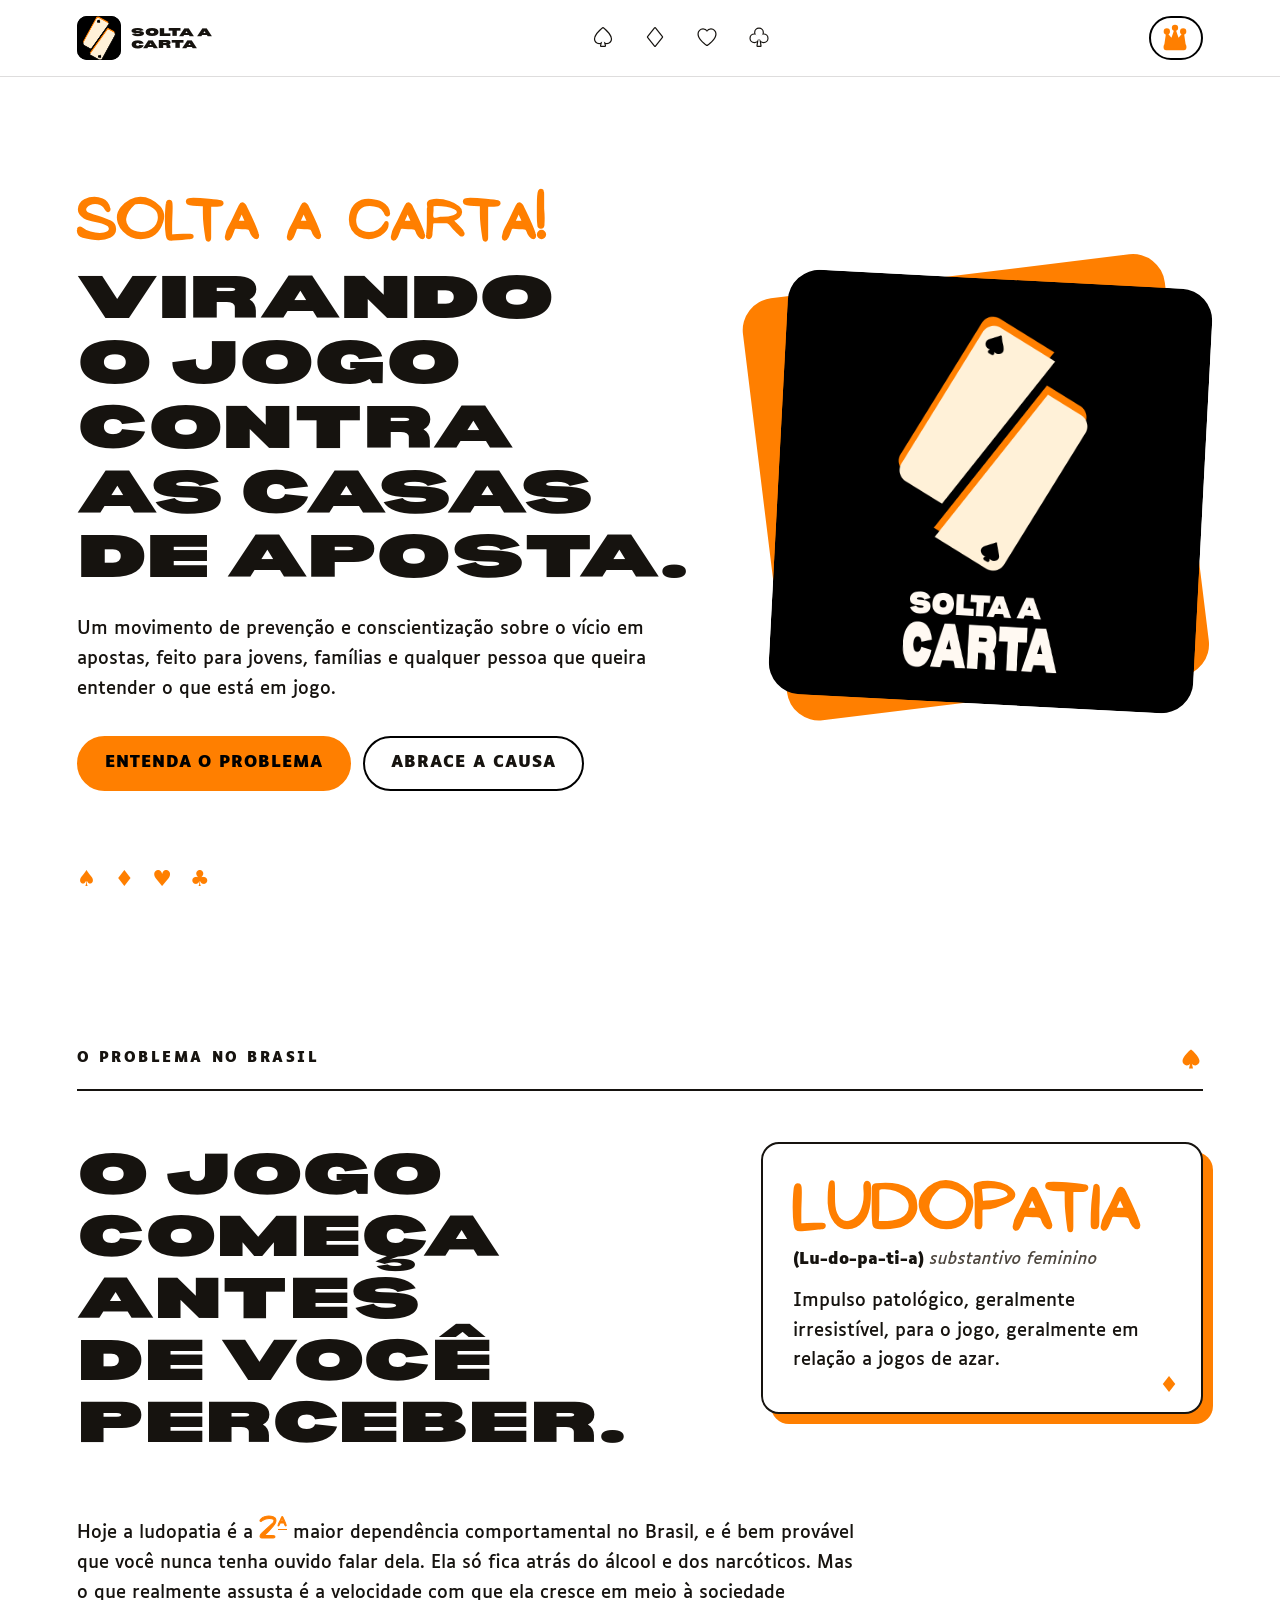
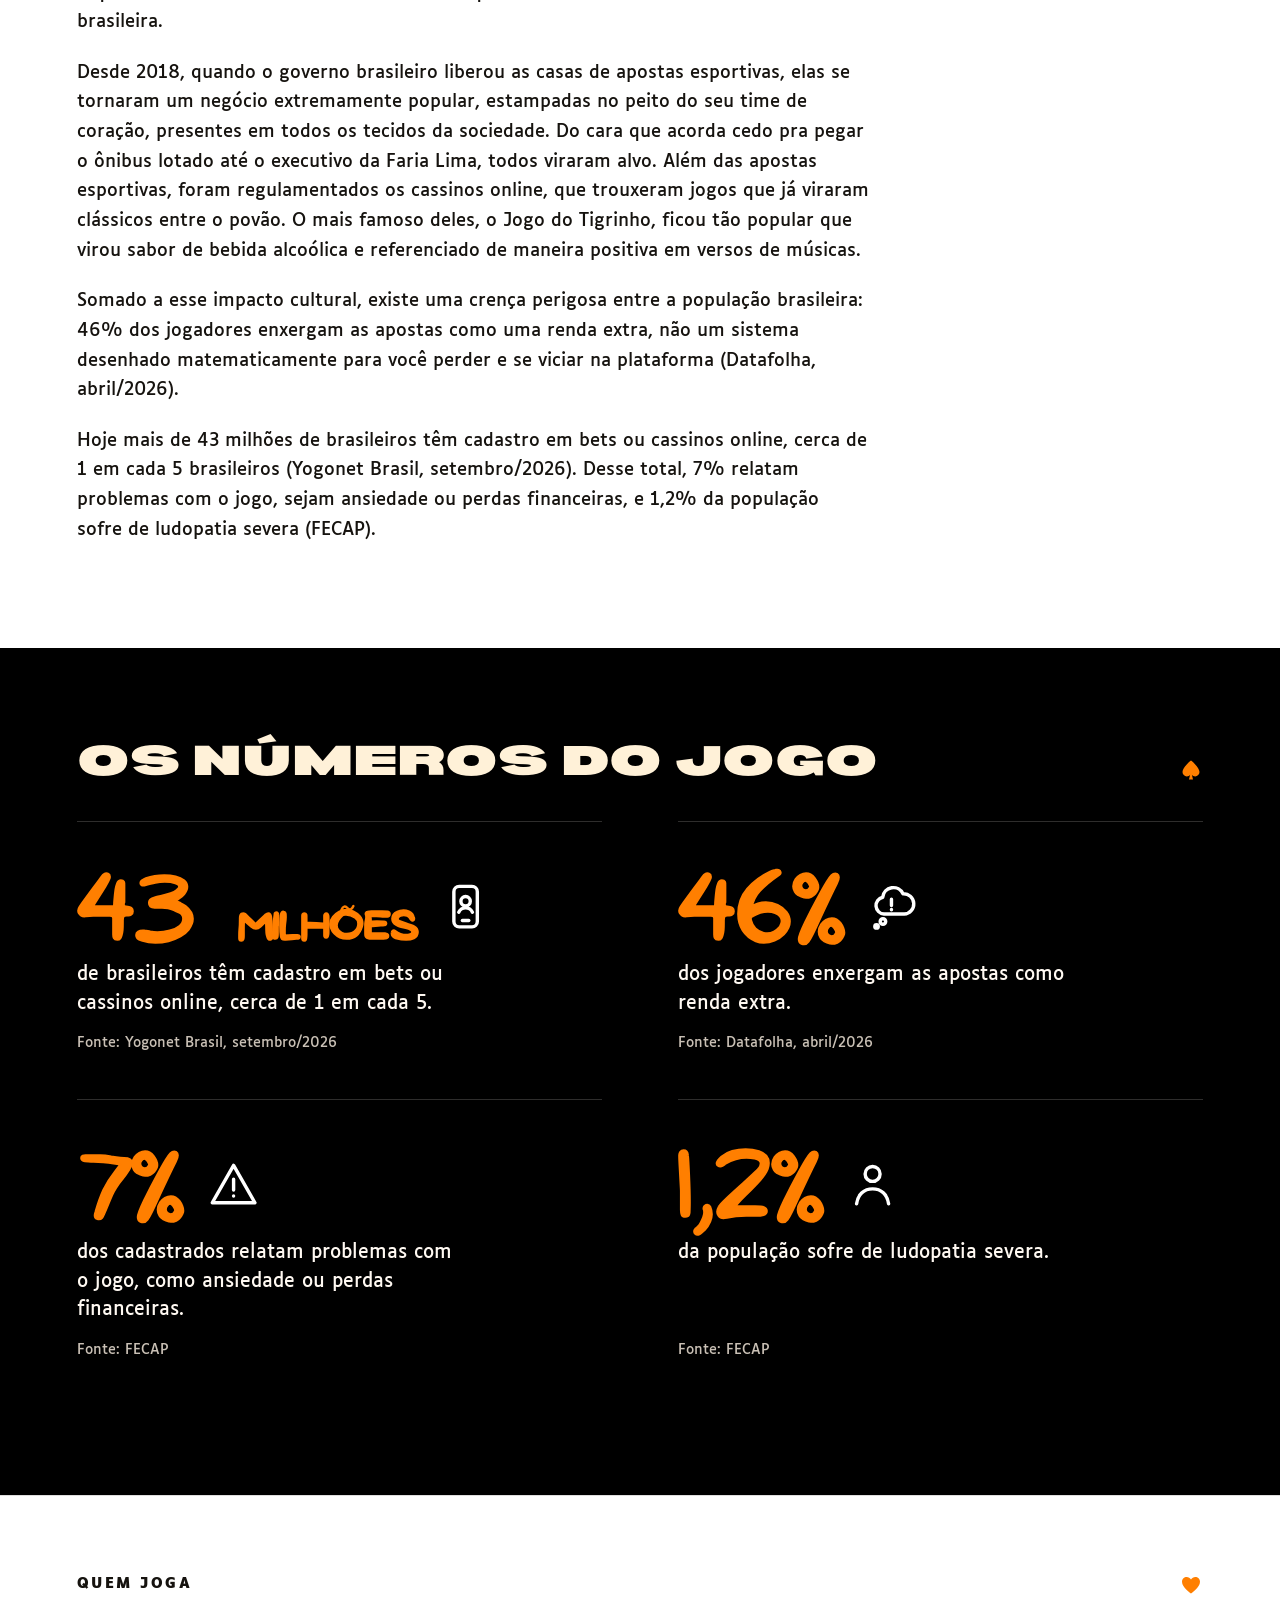
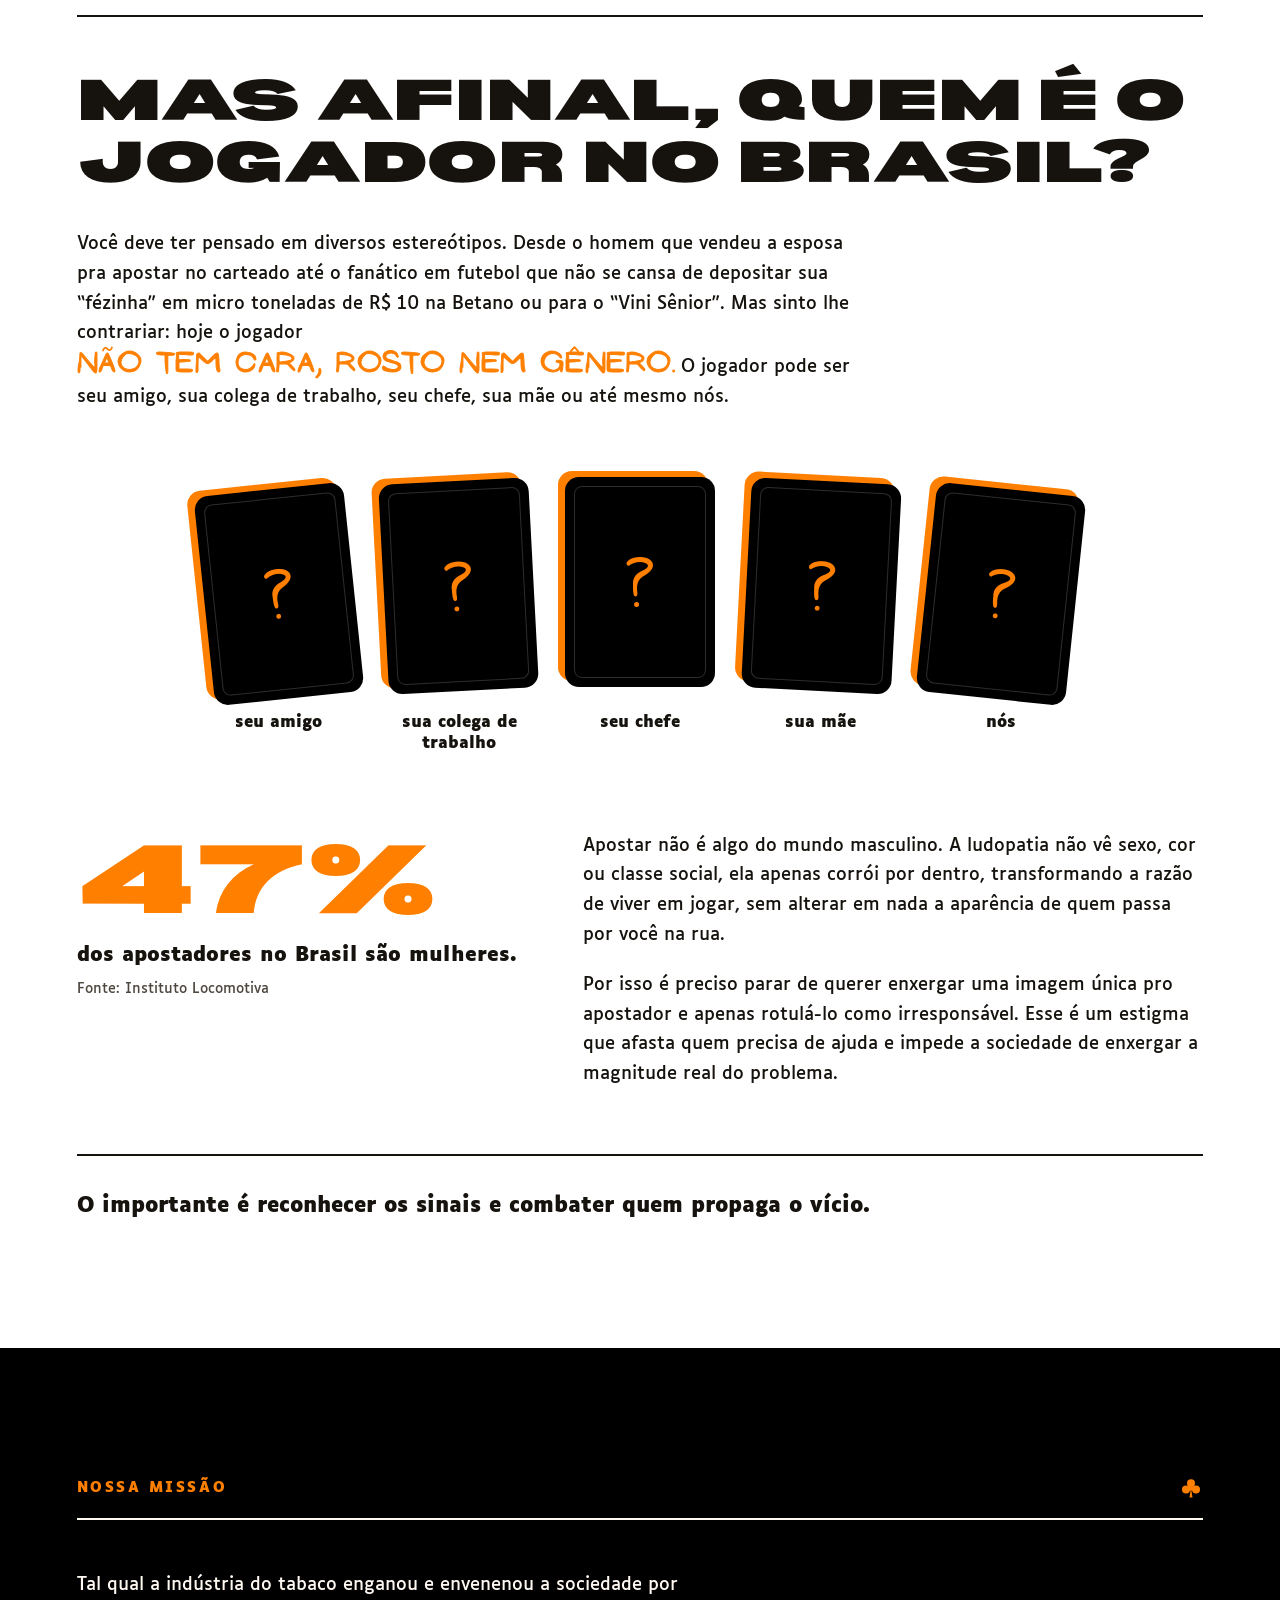
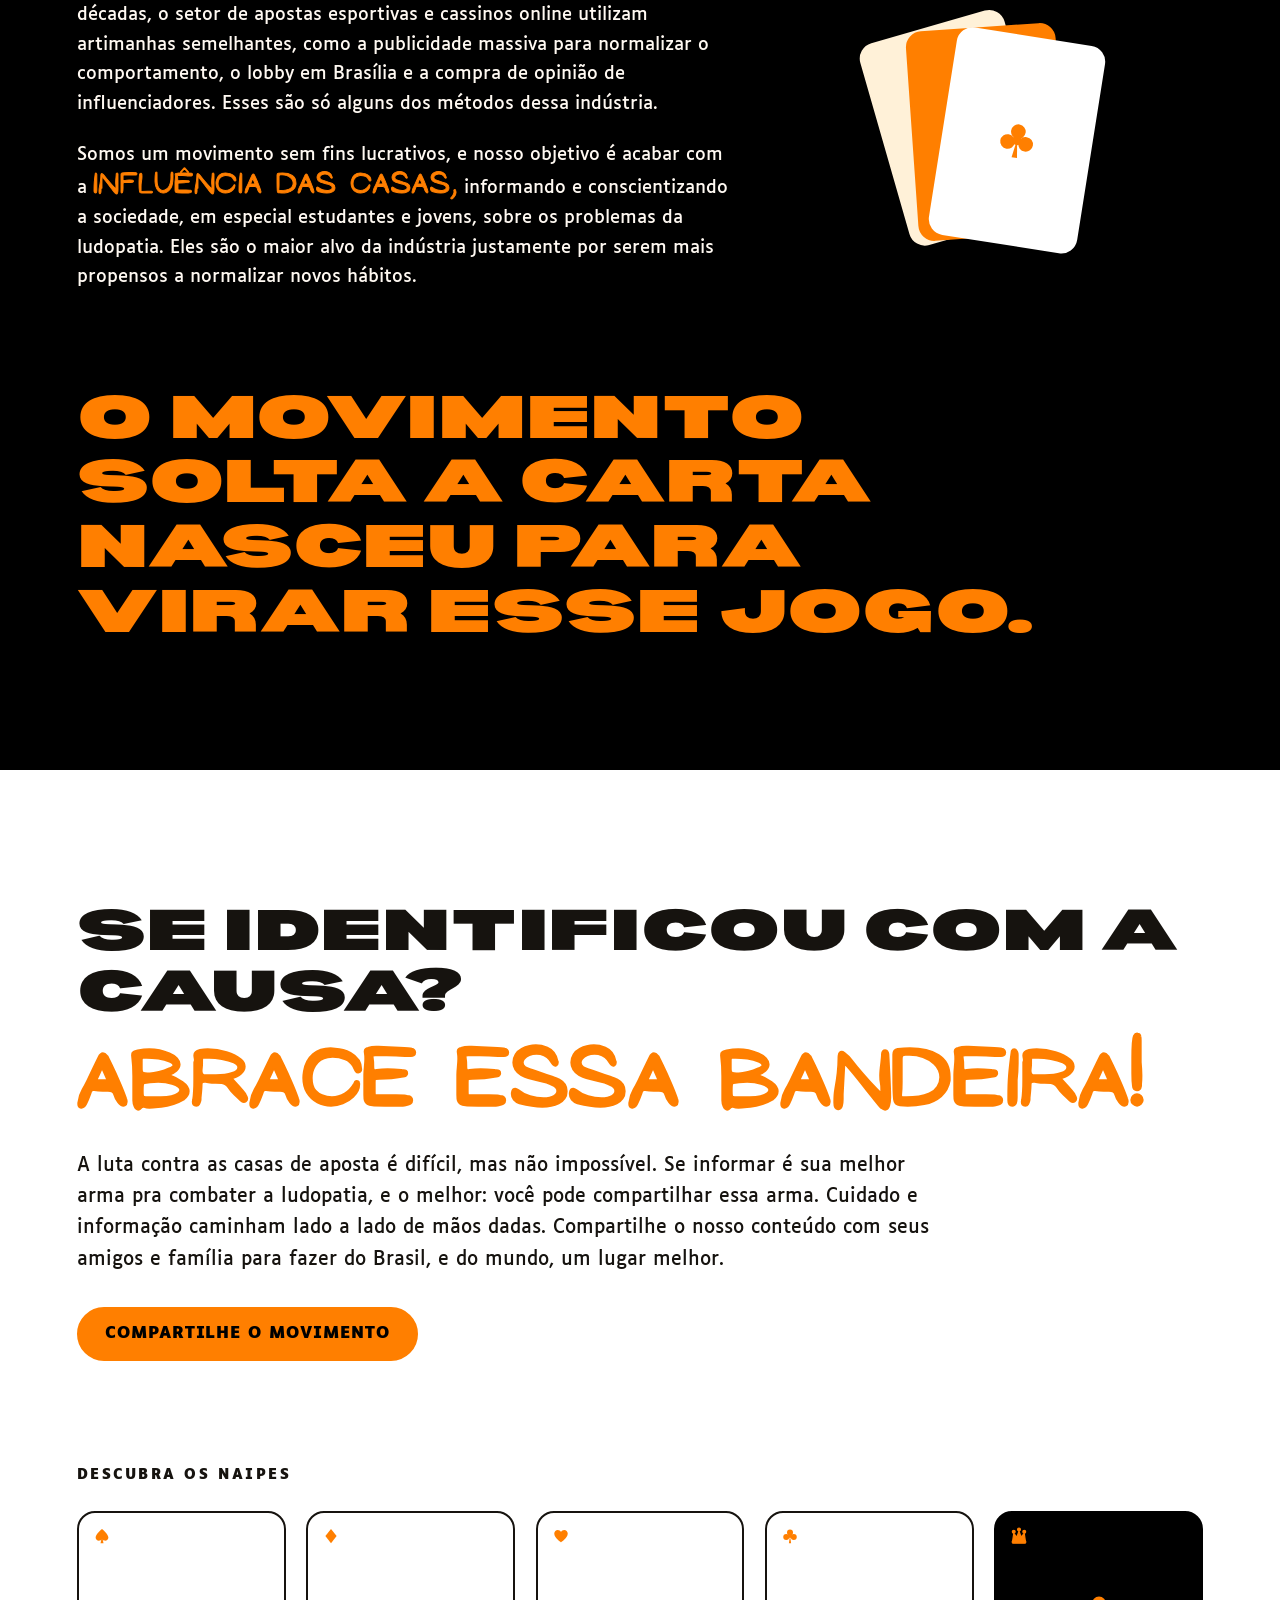
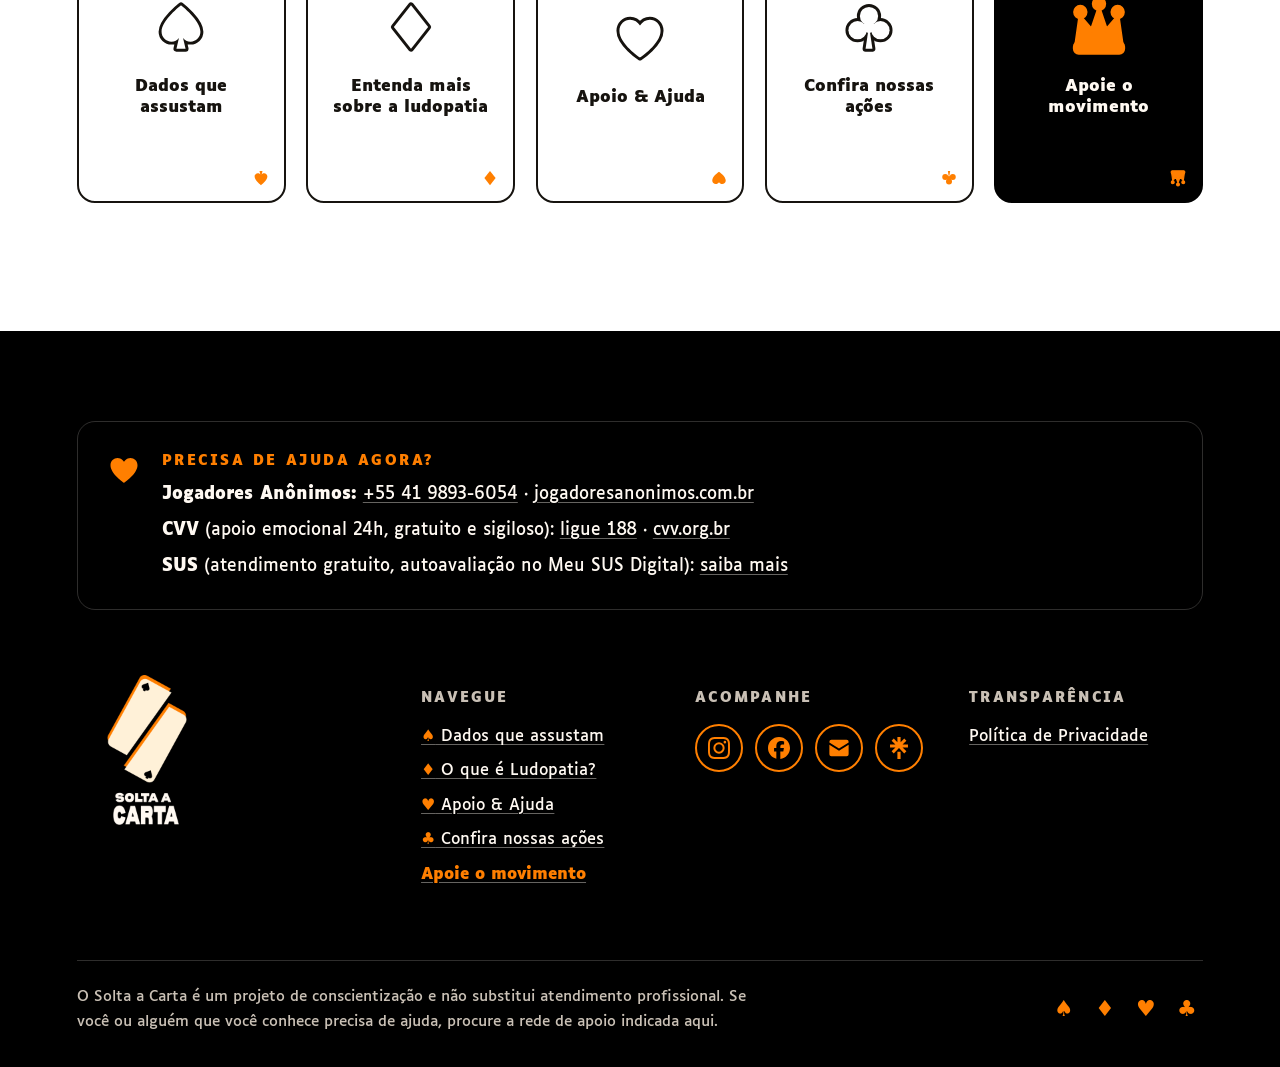
==== index.html @ 8c17d31a "primeira versão do site" ====
<!DOCTYPE html>
<html lang="pt-BR">
<head>
  <meta charset="utf-8">
  <meta name="viewport" content="width=device-width, initial-scale=1">
  <title>Solta a Carta — Virando o jogo contra as casas de aposta</title>
  <meta name="description" content="Solta a Carta é um movimento sem fins lucrativos de prevenção e conscientização sobre ludopatia, o vício em apostas e jogos de azar.">
  <meta name="theme-color" content="#000000">
  <meta property="og:title" content="Solta a Carta">
  <meta property="og:description" content="Virando o jogo contra as casas de aposta.">
  <meta property="og:image" content="assets/img/logo-completo.png">
  <link rel="icon" href="assets/img/logo-cartas.png">

  <link rel="preload" href="assets/fonts/bernoru-blackultraexpanded.otf" as="font" type="font/otf" crossorigin>
  <link rel="preload" href="assets/fonts/nf-ananias-regular.ttf" as="font" type="font/ttf" crossorigin>
  <link rel="preload" href="assets/fonts/Luciole-Regular.woff2" as="font" type="font/woff2" crossorigin>
  <link rel="stylesheet" href="assets/css/style.css">
</head>
<body>

<!-- ============================================================
     Sprite SVG: naipes, coringa e ícones dos dados (usados via <use href>)
     ============================================================ -->
<svg class="sprite" aria-hidden="true" focusable="false">
  <defs>
    <path id="g-spade" d="M12 2.5s-8.5 6.6-8.5 11.6c0 2.5 2 4.3 4.3 4.3 1.4 0 2.6-.6 3.3-1.6L10 21.5h4l-1.1-4.7c.7 1 1.9 1.6 3.3 1.6 2.3 0 4.3-1.8 4.3-4.3C20.5 9.1 12 2.5 12 2.5z"/>
    <path id="g-diamond" d="M12 2.5 19.5 12 12 21.5 4.5 12z"/>
    <path id="g-heart" d="M12 20.5S3 14.6 3 8.8C3 6 5.2 4 7.7 4c1.8 0 3.3 1 4.3 2.5C13 5 14.5 4 16.3 4 18.8 4 21 6 21 8.8c0 5.8-9 11.7-9 11.7z"/>
    <g id="g-club">
      <circle cx="12" cy="7.2" r="4"/>
      <circle cx="7" cy="13.4" r="4"/>
      <circle cx="17" cy="13.4" r="4"/>
      <circle cx="12" cy="12" r="2.6"/>
      <path d="M12 11.5 13.5 21.5h-3z"/>
    </g>
    <!-- Coringa: só o chapéu com guizos, geométrico e sólido -->
    <g id="g-joker" stroke-linejoin="round" stroke-width="1.6">
      <path d="M3.6 18.2 5 8.4l4.3 5L12 5.4l2.7 8 4.3-5 1.4 9.8z"/>
      <rect x="3" y="18" width="18" height="3.6" rx="1.4"/>
      <circle cx="5" cy="6.4" r="1.9"/>
      <circle cx="12" cy="3.3" r="1.9"/>
      <circle cx="19" cy="6.4" r="1.9"/>
    </g>
    <!-- Ícones dos dados (traço) -->
    <g id="i-phone"><rect x="6.5" y="2.5" width="11" height="19" rx="2.5"/><path d="M10.5 18.5h3"/><circle cx="12" cy="9.5" r="2.2"/><path d="M8.8 14.6c.7-1.4 1.8-2 3.2-2s2.5.6 3.2 2"/></g>
    <g id="i-thought"><path d="M7.5 15.5a4 4 0 0 1-.6-7.9A5 5 0 0 1 16.4 6a4.5 4.5 0 0 1 .6 9.5z"/><circle cx="7" cy="19" r="1.3"/><circle cx="4" cy="21.3" r=".8"/><path d="M11 8.5v3M11 13.4v.1"/></g>
    <g id="i-alert"><path d="M12 3 22 20.5H2z"/><path d="M12 9.5v5M12 17.3v.1"/></g>
    <g id="i-person"><circle cx="12" cy="7" r="3.5"/><path d="M4.5 21c.6-4.4 3.5-7 7.5-7s6.9 2.6 7.5 7"/></g>
  </defs>
</svg>

<a class="skip-link" href="#conteudo">Pular para o conteúdo</a>

<!-- ============================================================
     CABEÇALHO
     ============================================================ -->
<header class="site-header" id="topo">
  <div class="header-inner">
    <a class="brand" href="index.html" aria-label="Solta a Carta — página inicial">
      <span class="brand-mark"><img src="assets/img/logo-cartas.png" alt="" width="1080" height="1080"></span>
      <span class="brand-word" aria-hidden="true">Solta a<br>Carta</span>
    </a>

    <nav class="suit-nav" aria-label="Seções do site">
      <ul class="suit-list">
        <li>
          <a class="suit-link" href="dados-que-assustam.html" data-label="Dados que assustam">
            <svg class="suit-icon" viewBox="-2 -2 28 28" aria-hidden="true"><use href="#g-spade" class="s-out"/><use href="#g-spade" class="s-in"/></svg>
            <span class="suit-label"><span>Dados que assustam</span></span>
          </a>
        </li>
        <li>
          <a class="suit-link" href="o-que-e-ludopatia.html" data-label="O que é Ludopatia?">
            <svg class="suit-icon" viewBox="-2 -2 28 28" aria-hidden="true"><use href="#g-diamond" class="s-out"/><use href="#g-diamond" class="s-in"/></svg>
            <span class="suit-label"><span>O que é Ludopatia?</span></span>
          </a>
        </li>
        <li>
          <a class="suit-link" href="apoio-e-ajuda.html" data-label="Apoio &amp; Ajuda">
            <svg class="suit-icon" viewBox="-2 -2 28 28" aria-hidden="true"><use href="#g-heart" class="s-out"/><use href="#g-heart" class="s-in"/></svg>
            <span class="suit-label"><span>Apoio &amp; Ajuda</span></span>
          </a>
        </li>
        <li>
          <a class="suit-link" href="trevos.html" data-label="Confira nossas ações">
            <svg class="suit-icon" viewBox="-2 -2 28 28" aria-hidden="true"><use href="#g-club" class="s-out"/><use href="#g-club" class="s-in"/></svg>
            <span class="suit-label"><span>Confira nossas ações</span></span>
          </a>
        </li>
      </ul>
    </nav>

    <!-- Coringa: categoria de AÇÃO. Rótulo final ainda em aberto
         ("Apoie o movimento" x "Portal de Transparência"). -->
    <a class="suit-link joker-link" href="trevos.html#reis-e-rainhas" data-label="Apoie o movimento">
      <svg class="suit-icon joker-icon" viewBox="0 0 24 24" aria-hidden="true"><use href="#g-joker"/></svg>
      <span class="suit-label"><span>Apoie o movimento</span></span>
    </a>
  </div>

  <!-- Mobile: 1º toque mostra o rótulo aqui, 2º toque navega -->
  <div class="nav-hint" id="nav-hint" aria-live="polite" hidden>
    <a class="nav-hint-link" href="#"><span class="nav-hint-label"></span><span class="nav-hint-cta">toque de novo para abrir →</span></a>
  </div>
</header>

<main id="conteudo">

  <!-- ==========================================================
       HERO
       ========================================================== -->
  <section class="hero wrap" aria-labelledby="hero-title">
    <div class="hero-copy">
      <p class="kicker hand">Solta a Carta!</p>
      <h1 class="hero-title display" id="hero-title">Virando<br> o&nbsp;jogo<br> contra<br> as&nbsp;casas<br> de&nbsp;aposta.</h1>
      <p class="hero-sub">Um movimento de prevenção e conscientização sobre o vício em apostas, feito para jovens, famílias e qualquer pessoa que queira entender o que está em jogo.</p>
      <div class="actions">
        <a class="btn btn-primary" href="#problema">Entenda o problema</a>
        <a class="btn btn-ghost" href="#apoie">Abrace a causa</a>
      </div>
    </div>

    <div class="hero-card" aria-hidden="true">
      <div class="hero-card-edge"></div>
      <div class="hero-card-face">
        <video class="hero-video" muted playsinline preload="metadata" poster="assets/img/logo-completo.png">
          <source src="assets/video/MOT_SOLTA_A_CARTA.mp4" type="video/mp4">
        </video>
      </div>
    </div>

    <ul class="hero-suits" aria-hidden="true">
      <li>♠</li><li>♦</li><li>♥</li><li>♣</li>
    </ul>
  </section>

  <!-- ==========================================================
       BLOCO 1 — O problema da ludopatia no Brasil   (♠ dados)
       ========================================================== -->
  <section class="block" id="problema" aria-labelledby="b1-title">
    <div class="wrap">
      <header class="block-head">
        <p class="tag">O problema no Brasil</p>
        <svg class="tag-suit" viewBox="0 0 24 24" aria-hidden="true"><use href="#g-spade"/></svg>
      </header>

      <div class="b1-grid">
        <h2 class="display block-title" id="b1-title">O jogo começa antes de&nbsp;você perceber.</h2>

        <aside class="definition" aria-label="Definição de ludopatia">
          <p class="def-word hand">Ludopatia</p>
          <p class="def-meta"><strong>(Lu-do-pa-ti-a)</strong> <em>substantivo feminino</em></p>
          <p class="def-text">Impulso patológico, geralmente irresistível, para o jogo, geralmente em relação a jogos de azar.</p>
          <svg class="def-suit" viewBox="0 0 24 24" aria-hidden="true"><use href="#g-diamond"/></svg>
        </aside>
      </div>

      <div class="prose">
        <p>Hoje a ludopatia é a <span class="hand hand-inline">2ª</span> maior dependência comportamental no Brasil, e é bem provável que você nunca tenha ouvido falar dela. Ela só fica atrás do álcool e dos narcóticos. Mas o que realmente assusta é a velocidade com que ela cresce em meio à sociedade brasileira.</p>

        <p>Desde 2018, quando o governo brasileiro liberou as casas de apostas esportivas, elas se tornaram um negócio extremamente popular, estampadas no peito do seu time de coração, presentes em todos os tecidos da sociedade. Do cara que acorda cedo pra pegar o ônibus lotado até o executivo da Faria Lima, todos viraram alvo. Além das apostas esportivas, foram regulamentados os cassinos online, que trouxeram jogos que já viraram clássicos entre o povão. O mais famoso deles, o Jogo do Tigrinho, ficou tão popular que virou sabor de bebida alcoólica e referenciado de maneira positiva em versos de músicas.</p>

        <p>Somado a esse impacto cultural, existe uma crença perigosa entre a população brasileira: 46% dos jogadores enxergam as apostas como uma renda extra, não um sistema desenhado matematicamente para você perder e se viciar na plataforma (Datafolha, abril/2026).</p>

        <p>Hoje mais de 43 milhões de brasileiros têm cadastro em bets ou cassinos online, cerca de 1 em cada 5 brasileiros (Yogonet Brasil, setembro/2026). Desse total, 7% relatam problemas com o jogo, sejam ansiedade ou perdas financeiras, e 1,2% da população sofre de ludopatia severa (FECAP).</p>
      </div>
    </div>

    <!-- Faixa de dados em destaque (preto pontual) -->
    <div class="data-band">
      <div class="wrap">
        <header class="band-head">
          <h3 class="display band-title">Os números do jogo</h3>
          <svg class="tag-suit" viewBox="0 0 24 24" aria-hidden="true"><use href="#g-spade"/></svg>
        </header>
        <ul class="figures">
          <li class="figure">
            <div class="fig-top">
              <p class="fig-num hand">43 <span class="fig-unit">milhões</span></p>
              <svg class="fig-icon" viewBox="0 0 24 24" aria-hidden="true"><use href="#i-phone"/></svg>
            </div>
            <p class="fig-text">de brasileiros têm cadastro em bets ou cassinos online, cerca de 1 em cada 5.</p>
            <p class="fig-src">Fonte: Yogonet Brasil, setembro/2026</p>
          </li>
          <li class="figure">
            <div class="fig-top">
              <p class="fig-num hand">46%</p>
              <svg class="fig-icon" viewBox="0 0 24 24" aria-hidden="true"><use href="#i-thought"/></svg>
            </div>
            <p class="fig-text">dos jogadores enxergam as apostas como renda extra.</p>
            <p class="fig-src">Fonte: Datafolha, abril/2026</p>
          </li>
          <li class="figure">
            <div class="fig-top">
              <p class="fig-num hand">7%</p>
              <svg class="fig-icon" viewBox="0 0 24 24" aria-hidden="true"><use href="#i-alert"/></svg>
            </div>
            <p class="fig-text">dos cadastrados relatam problemas com o jogo, como ansiedade ou perdas financeiras.</p>
            <p class="fig-src">Fonte: FECAP</p>
          </li>
          <li class="figure">
            <div class="fig-top">
              <p class="fig-num hand">1,2%</p>
              <svg class="fig-icon" viewBox="0 0 24 24" aria-hidden="true"><use href="#i-person"/></svg>
            </div>
            <p class="fig-text">da população sofre de ludopatia severa.</p>
            <p class="fig-src">Fonte: FECAP</p>
          </li>
        </ul>
      </div>
    </div>
  </section>

  <!-- ==========================================================
       BLOCO 2 — Quem é o jogador no Brasil?   (♥ pessoas)
       ========================================================== -->
  <section class="block" id="quem-joga" aria-labelledby="b2-title">
    <div class="wrap">
      <header class="block-head">
        <p class="tag">Quem joga</p>
        <svg class="tag-suit" viewBox="0 0 24 24" aria-hidden="true"><use href="#g-heart"/></svg>
      </header>

      <h2 class="display block-title" id="b2-title">Mas afinal, quem é o jogador no Brasil?</h2>

      <div class="prose">
        <p>Você deve ter pensado em diversos estereótipos. Desde o homem que vendeu a esposa pra apostar no carteado até o fanático em futebol que não se cansa de depositar sua “fézinha” em micro toneladas de R$ 10 na Betano ou para o “Vini Sênior”. Mas sinto lhe contrariar: hoje o jogador <span class="hand hand-inline">não tem cara, rosto nem gênero.</span> O jogador pode ser seu amigo, sua colega de trabalho, seu chefe, sua mãe ou até mesmo nós.</p>
      </div>

      <ul class="faceless" aria-label="O jogador pode ser">
        <li><span class="fcard" aria-hidden="true"><span class="fcard-q">?</span></span><span class="fcard-name">seu amigo</span></li>
        <li><span class="fcard" aria-hidden="true"><span class="fcard-q">?</span></span><span class="fcard-name">sua colega de trabalho</span></li>
        <li><span class="fcard" aria-hidden="true"><span class="fcard-q">?</span></span><span class="fcard-name">seu chefe</span></li>
        <li><span class="fcard" aria-hidden="true"><span class="fcard-q">?</span></span><span class="fcard-name">sua mãe</span></li>
        <li><span class="fcard" aria-hidden="true"><span class="fcard-q">?</span></span><span class="fcard-name">nós</span></li>
      </ul>

      <div class="b2-split">
        <figure class="big-stat">
          <p class="big-stat-num display">47%</p>
          <figcaption>
            <p class="big-stat-text">dos apostadores no Brasil são mulheres.</p>
            <p class="big-stat-src">Fonte: Instituto Locomotiva</p>
          </figcaption>
        </figure>

        <div class="prose">
          <p>Apostar não é algo do mundo masculino. A ludopatia não vê sexo, cor ou classe social, ela apenas corrói por dentro, transformando a razão de viver em jogar, sem alterar em nada a aparência de quem passa por você na rua.</p>
          <p>Por isso é preciso parar de querer enxergar uma imagem única pro apostador e apenas rotulá-lo como irresponsável. Esse é um estigma que afasta quem precisa de ajuda e impede a sociedade de enxergar a magnitude real do problema.</p>
        </div>
      </div>

      <p class="closing-line">O importante é reconhecer os sinais e combater quem propaga o vício.</p>
    </div>
  </section>

  <!-- ==========================================================
       BLOCO 3 — Nossa missão   (♣ movimento, fundo preto)
       ========================================================== -->
  <section class="block block-dark" id="missao" aria-labelledby="b3-title">
    <div class="wrap">
      <header class="block-head on-dark">
        <h2 class="tag" id="b3-title">Nossa missão</h2>
        <svg class="tag-suit" viewBox="0 0 24 24" aria-hidden="true"><use href="#g-club"/></svg>
      </header>

      <div class="b3-grid">
        <div class="prose on-dark">
          <p>Tal qual a indústria do tabaco enganou e envenenou a sociedade por décadas, o setor de apostas esportivas e cassinos online utilizam artimanhas semelhantes, como a publicidade massiva para normalizar o comportamento, o lobby em Brasília e a compra de opinião de influenciadores. Esses são só alguns dos métodos dessa indústria.</p>
          <p>Somos um movimento sem fins lucrativos, e nosso objetivo é acabar com a <span class="hand hand-inline">influência das casas,</span> informando e conscientizando a sociedade, em especial estudantes e jovens, sobre os problemas da ludopatia. Eles são o maior alvo da indústria justamente por serem mais propensos a normalizar novos hábitos.</p>
        </div>

        <div class="fan" aria-hidden="true">
          <span class="fan-card fan-1"></span>
          <span class="fan-card fan-2"></span>
          <span class="fan-card fan-3"><svg viewBox="0 0 24 24"><use href="#g-club"/></svg></span>
        </div>
      </div>

      <p class="mission-line display">O Movimento Solta a Carta nasceu para virar esse jogo.</p>
    </div>
  </section>

  <!-- ==========================================================
       BLOCO 4 — CTA final   (coringa)
       ========================================================== -->
  <section class="block" id="apoie" aria-labelledby="b4-title">
    <div class="wrap">
      <div class="cta-head">
        <h2 class="display block-title" id="b4-title">Se identificou com a causa?</h2>
        <p class="cta-hand hand">Abrace essa bandeira!</p>
      </div>

      <div class="prose cta-prose">
        <p>A luta contra as casas de aposta é difícil, mas não impossível. Se informar é sua melhor arma pra combater a ludopatia, e o melhor: você pode compartilhar essa arma. Cuidado e informação caminham lado a lado de mãos dadas. Compartilhe o nosso conteúdo com seus amigos e família para fazer do Brasil, e do mundo, um lugar melhor.</p>
      </div>

      <div class="actions">
        <button class="btn btn-primary" type="button" id="share-btn">Compartilhe o movimento</button>
        <p class="share-feedback" id="share-feedback" role="status"></p>
      </div>

      <h3 class="tag deck-title">Descubra os naipes</h3>
      <ul class="deck">
        <li>
          <a class="pcard" href="dados-que-assustam.html">
            <span class="pcard-corner"><svg viewBox="0 0 24 24" aria-hidden="true"><use href="#g-spade"/></svg></span>
            <svg class="pcard-suit" viewBox="-2 -2 28 28" aria-hidden="true"><use href="#g-spade" class="s-out"/><use href="#g-spade" class="s-in"/></svg>
            <span class="pcard-name">Dados que assustam</span>
            <span class="pcard-corner pcard-corner-b"><svg viewBox="0 0 24 24" aria-hidden="true"><use href="#g-spade"/></svg></span>
          </a>
        </li>
        <li>
          <a class="pcard" href="o-que-e-ludopatia.html">
            <span class="pcard-corner"><svg viewBox="0 0 24 24" aria-hidden="true"><use href="#g-diamond"/></svg></span>
            <svg class="pcard-suit" viewBox="-2 -2 28 28" aria-hidden="true"><use href="#g-diamond" class="s-out"/><use href="#g-diamond" class="s-in"/></svg>
            <span class="pcard-name">Entenda mais sobre a ludopatia</span>
            <span class="pcard-corner pcard-corner-b"><svg viewBox="0 0 24 24" aria-hidden="true"><use href="#g-diamond"/></svg></span>
          </a>
        </li>
        <li>
          <a class="pcard" href="apoio-e-ajuda.html">
            <span class="pcard-corner"><svg viewBox="0 0 24 24" aria-hidden="true"><use href="#g-heart"/></svg></span>
            <svg class="pcard-suit" viewBox="-2 -2 28 28" aria-hidden="true"><use href="#g-heart" class="s-out"/><use href="#g-heart" class="s-in"/></svg>
            <span class="pcard-name">Apoio &amp; Ajuda</span>
            <span class="pcard-corner pcard-corner-b"><svg viewBox="0 0 24 24" aria-hidden="true"><use href="#g-heart"/></svg></span>
          </a>
        </li>
        <li>
          <a class="pcard" href="trevos.html">
            <span class="pcard-corner"><svg viewBox="0 0 24 24" aria-hidden="true"><use href="#g-club"/></svg></span>
            <svg class="pcard-suit" viewBox="-2 -2 28 28" aria-hidden="true"><use href="#g-club" class="s-out"/><use href="#g-club" class="s-in"/></svg>
            <span class="pcard-name">Confira nossas ações</span>
            <span class="pcard-corner pcard-corner-b"><svg viewBox="0 0 24 24" aria-hidden="true"><use href="#g-club"/></svg></span>
          </a>
        </li>
        <li>
          <a class="pcard pcard-joker" href="trevos.html#reis-e-rainhas">
            <span class="pcard-corner"><svg viewBox="0 0 24 24" aria-hidden="true"><use href="#g-joker"/></svg></span>
            <svg class="pcard-suit" viewBox="0 0 24 24" aria-hidden="true"><use href="#g-joker"/></svg>
            <span class="pcard-name">Apoie o movimento</span>
            <span class="pcard-corner pcard-corner-b"><svg viewBox="0 0 24 24" aria-hidden="true"><use href="#g-joker"/></svg></span>
          </a>
        </li>
      </ul>
    </div>
  </section>

</main>

<!-- ============================================================
     RODAPÉ
     ============================================================ -->
<footer class="site-footer">
  <div class="wrap">

    <div class="help-box">
      <svg class="help-suit" viewBox="0 0 24 24" aria-hidden="true"><use href="#g-heart"/></svg>
      <div>
        <p class="tag">Precisa de ajuda agora?</p>
                <ul class="help-links">
          <li><strong>Jogadores Anônimos:</strong> <a href="tel:+554198936054">+55 41 9893-6054</a> · <a href="https://jogadoresanonimos.com.br" target="_blank" rel="noopener">jogadoresanonimos.com.br</a></li>
          <li><strong>CVV</strong> (apoio emocional 24h, gratuito e sigiloso): <a href="tel:188">ligue 188</a> · <a href="https://cvv.org.br" target="_blank" rel="noopener">cvv.org.br</a></li>
          <li><strong>SUS</strong> (atendimento gratuito, autoavaliação no Meu SUS Digital): <a href="https://www.gov.br/saude/pt-br/assuntos/noticias-ms/2026/julho/campanha-do-ministerio-da-saude-orienta-sobre-riscos-das-apostas-online-e-atendimento-em-saude-mental-no-sus" target="_blank" rel="noopener">saiba mais</a></li>
        </ul>
      </div>
    </div>

    <div class="footer-grid">
      <div class="footer-brand">
        <img class="footer-logo" src="assets/img/logo-completo.png" alt="Solta a Carta" width="1080" height="1080">
      </div>

      <nav class="footer-col" aria-label="Seções do site (rodapé)">
        <p class="footer-h">Navegue</p>
        <ul>
          <li><a href="dados-que-assustam.html"><span aria-hidden="true">♠</span> Dados que assustam</a></li>
          <li><a href="o-que-e-ludopatia.html"><span aria-hidden="true">♦</span> O que é Ludopatia?</a></li>
          <li><a href="apoio-e-ajuda.html"><span aria-hidden="true">♥</span> Apoio &amp; Ajuda</a></li>
          <li><a href="trevos.html"><span aria-hidden="true">♣</span> Confira nossas ações</a></li>
          <li><a href="trevos.html#reis-e-rainhas" class="footer-joker">Apoie o movimento</a></li>
        </ul>
      </nav>

      <div class="footer-col">
        <p class="footer-h">Acompanhe</p>
        <ul class="social social-foot">
          <li><a class="soc soc-ig" href="https://www.instagram.com/projetosoltaacarta/" target="_blank" rel="noopener" aria-label="Instagram" title="Instagram"><span class="soc-ico"><svg viewBox="0 0 24 24" aria-hidden="true"><path d="M12 0C8.74 0 8.333.015 7.053.072 5.775.132 4.905.333 4.14.63c-.789.306-1.459.717-2.126 1.384S.935 3.35.63 4.14C.333 4.905.131 5.775.072 7.053.012 8.333 0 8.74 0 12s.015 3.667.072 4.947c.06 1.277.261 2.148.558 2.913.306.788.717 1.459 1.384 2.126.667.666 1.336 1.079 2.126 1.384.766.296 1.636.499 2.913.558C8.333 23.988 8.74 24 12 24s3.667-.015 4.947-.072c1.277-.06 2.148-.262 2.913-.558.788-.306 1.459-.718 2.126-1.384.666-.667 1.079-1.335 1.384-2.126.296-.765.499-1.636.558-2.913.06-1.28.072-1.687.072-4.947s-.015-3.667-.072-4.947c-.06-1.277-.262-2.149-.558-2.913-.306-.789-.718-1.459-1.384-2.126C21.319 1.347 20.651.935 19.86.63c-.765-.297-1.636-.499-2.913-.558C15.667.012 15.26 0 12 0zm0 2.16c3.203 0 3.585.016 4.85.071 1.17.055 1.805.249 2.227.415.562.217.96.477 1.382.896.419.42.679.819.896 1.381.164.422.36 1.057.413 2.227.057 1.266.07 1.646.07 4.85s-.015 3.585-.074 4.85c-.061 1.17-.256 1.805-.421 2.227-.224.562-.479.96-.899 1.382-.419.419-.824.679-1.38.896-.42.164-1.065.36-2.235.413-1.274.057-1.649.07-4.859.07-3.211 0-3.586-.015-4.859-.074-1.171-.061-1.816-.256-2.236-.421-.569-.224-.96-.479-1.379-.899-.421-.419-.69-.824-.9-1.38-.165-.42-.359-1.065-.42-2.235-.045-1.26-.061-1.649-.061-4.844 0-3.196.016-3.586.061-4.861.061-1.17.255-1.814.42-2.234.21-.57.479-.96.9-1.381.419-.419.81-.689 1.379-.898.42-.166 1.051-.361 2.221-.421 1.275-.045 1.65-.06 4.859-.06l.045.03zm0 3.678a6.162 6.162 0 1 0 0 12.324 6.162 6.162 0 1 0 0-12.324zM12 16c-2.21 0-4-1.79-4-4s1.79-4 4-4 4 1.79 4 4-1.79 4-4 4zm7.846-10.405a1.441 1.441 0 0 1-2.88 0 1.44 1.44 0 0 1 2.88 0z"/></svg></span><span class="soc-name">Instagram</span></a></li>
          <li><a class="soc soc-fb" href="https://www.facebook.com/profile.php?id=61594390811809" target="_blank" rel="noopener" aria-label="Facebook" title="Facebook"><span class="soc-ico"><svg viewBox="0 0 24 24" aria-hidden="true"><path d="M9.101 23.691v-7.98H6.627v-3.667h2.474v-1.58c0-4.085 1.848-5.978 5.858-5.978.401 0 .955.042 1.468.103a8.68 8.68 0 0 1 1.141.195v3.325a8.623 8.623 0 0 0-.653-.036 26.805 26.805 0 0 0-.733-.009c-.707 0-1.259.096-1.675.309a1.686 1.686 0 0 0-.679.622c-.258.42-.374.995-.374 1.752v1.297h3.919l-.386 2.103-.287 1.564h-3.246v8.245C19.396 23.238 24 18.179 24 12.044c0-6.627-5.373-12-12-12s-12 5.373-12 12c0 5.628 3.874 10.35 9.101 11.647Z"/></svg></span><span class="soc-name">Facebook</span></a></li>
          <li><a class="soc soc-ml" href="mailto:projetosoltaacarta@gmail.com?subject=Imprensa%20e%20parcerias" aria-label="E-mail" title="E-mail"><span class="soc-ico"><svg viewBox="0 0 24 24" aria-hidden="true"><path d="M1.5 5.25A2.25 2.25 0 0 1 3.75 3h16.5a2.25 2.25 0 0 1 2.25 2.25v.7L12 12.6 1.5 5.95v-.7zm0 3.15V18.75A2.25 2.25 0 0 0 3.75 21h16.5a2.25 2.25 0 0 0 2.25-2.25V8.4L12 15.05 1.5 8.4z"/></svg></span><span class="soc-name">E-mail</span></a></li>
          <li><a class="soc soc-lt" href="https://linktr.ee/projetosoltaacarta" target="_blank" rel="noopener" aria-label="Linktree" title="Linktree"><span class="soc-ico"><svg viewBox="0 0 24 24" aria-hidden="true"><path d="m13.73635 5.85251 4.00467-4.11665 2.3248 2.3808-4.20064 4.00466h5.9085v3.30473h-5.9365l4.22865 4.10766-2.3248 2.3338L12.0005 12.099l-5.74052 5.76852-2.3248-2.3248 4.22864-4.10766h-5.9375V8.12132h5.9085L3.93417 4.11666l2.3248-2.3808 4.00468 4.11665V0h3.4727zm-3.4727 10.30614h3.4727V24h-3.4727z"/></svg></span><span class="soc-name">Linktree</span></a></li>
        </ul>
      </div>

      <div class="footer-col">
        <p class="footer-h">Transparência</p>
        <ul>
          <li><a href="privacidade.html">Política de Privacidade</a></li>
        </ul>
      </div>
    </div>

    <div class="footer-bottom">
      <p class="disclaimer">O Solta a Carta é um projeto de conscientização e não substitui atendimento profissional. Se você ou alguém que você conhece precisa de ajuda, procure a rede de apoio indicada aqui.</p>
      <p class="footer-suits" aria-hidden="true">♠ ♦ ♥ ♣</p>
    </div>
  </div>
</footer>

<script src="assets/js/main.js" defer></script>
</body>
</html>
---- assets/css/style.css ----
/* ==========================================================
   Solta a Carta — estilos base
   Modo claro predominante (fundo branco), preto como contraste
   pontual, laranja como cor de alerta/ação.
   ========================================================== */

/* ---------- Fontes ---------- */
@font-face {
  font-family: "Bernoru";
  src: url("../fonts/bernoru-blackultraexpanded.otf") format("opentype");
  font-weight: 900;
  font-display: swap;
}
@font-face {
  font-family: "Ananias";
  src: url("../fonts/nf-ananias-regular.ttf") format("truetype");
  font-weight: 400;
  font-display: swap;
}
@font-face {
  font-family: "Luciole";
  src: url("../fonts/Luciole-Regular.woff2") format("woff2"), url("../fonts/Luciole-Regular.woff") format("woff");
  font-weight: 400; font-style: normal; font-display: swap;
}
@font-face {
  font-family: "Luciole";
  src: url("../fonts/Luciole-Bold.woff2") format("woff2"), url("../fonts/Luciole-Bold.woff") format("woff");
  font-weight: 700; font-style: normal; font-display: swap;
}
@font-face {
  font-family: "Luciole";
  src: url("../fonts/Luciole-Italic.woff2") format("woff2"), url("../fonts/Luciole-Italic.woff") format("woff");
  font-weight: 400; font-style: italic; font-display: swap;
}
@font-face {
  font-family: "Luciole";
  src: url("../fonts/Luciole-BoldItalic.woff2") format("woff2"), url("../fonts/Luciole-BoldItalic.woff") format("woff");
  font-weight: 700; font-style: italic; font-display: swap;
}

/* ---------- Tokens ---------- */
:root {
  --bg-base: #000000;      /* preto da marca */
  --ink: #FFF9F2;          /* corpo sobre preto */
  --ink-strong: #FFFFFF;   /* cartas, naipes, contraste máximo */
  --brand-orange: #FF7F00; /* ação */
  --brand-cream: #FFF1D8;  /* títulos alternativos sobre preto */

  --paper: #FFFFFF;        /* fundo do modo claro */
  --text: #16130F;         /* "preto" de texto no modo claro (manual, seção 08) */
  --text-soft: #4E473F;    /* fontes/legendas sobre branco (AAA) */
  --ink-soft: #C9C0B5;     /* fontes/legendas sobre preto (AAA) */
  --line: rgba(22, 19, 15, .14);
  --line-dark: rgba(255, 249, 242, .18);

  --f-display: "Bernoru", "Arial Black", sans-serif;
  --f-hand: "Ananias", "Comic Sans MS", cursive;
  --f-body: "Luciole", system-ui, sans-serif;

  --gutter: max(16px, 6vw); /* margem de segurança: 6% da largura */
  --maxw: 1320px;
  --radius-card: 18px;
  --header-h: 76px;
  --ease: cubic-bezier(.22, .8, .24, 1);
}

/* ---------- Base ---------- */
*, *::before, *::after { box-sizing: border-box; }
html { scroll-behavior: smooth; scroll-padding-top: calc(var(--header-h) + 16px); -webkit-text-size-adjust: 100%; }
body {
  margin: 0;
  background: var(--paper);
  color: var(--text);
  font-family: var(--f-body);
  font-size: 18px;
  line-height: 1.65;
  overflow-x: hidden;
}
img, video, svg { display: block; max-width: 100%; }
a { color: inherit; }
p { margin: 0 0 1em; }
h1, h2, h3 { margin: 0; font-weight: 400; }
ul { margin: 0; padding: 0; list-style: none; }
button { font: inherit; color: inherit; }

.sprite { position: absolute; width: 0; height: 0; overflow: hidden; }

:focus-visible { outline: 3px solid var(--brand-orange); outline-offset: 3px; border-radius: 6px; }

.skip-link {
  position: absolute; left: 16px; top: -60px; z-index: 100;
  background: var(--bg-base); color: var(--ink); padding: 10px 16px; border-radius: 999px;
  font-weight: 700; text-decoration: none; transition: top .2s;
}
.skip-link:focus { top: 12px; }

.wrap { width: 100%; max-width: calc(var(--maxw) + 2 * var(--gutter)); margin-inline: auto; padding-inline: var(--gutter); }

/* ---------- Tipografia da marca ---------- */
.display {
  font-family: var(--f-display);
  text-transform: uppercase;
  line-height: 1.1;
  letter-spacing: -.005em;
  overflow-wrap: break-word;
}
/* Ananias: a "voz humana". O arquivo só tem peso Regular,
   então o traço é engrossado com um contorno da mesma cor. */
.hand {
  font-family: var(--f-hand);
  font-weight: 400;
  color: var(--brand-orange);
  line-height: 1;
  -webkit-text-stroke: .045em currentColor;
  paint-order: stroke fill;
  letter-spacing: .02em;
}
.hand { text-transform: uppercase; }

/* Acentos desenhados (a Ananias não tem letras acentuadas; ver main.js) */
.acc-word { white-space: nowrap; }
@media (max-width: 560px) { .hand-inline { white-space: normal; } }
.acc { position: relative; display: inline-block; line-height: 1; }
.acc::after {
  content: ""; position: absolute; left: 50%;
  width: .5em; height: .24em; bottom: 88%;
  transform: translateX(-50%);
  background: currentColor;
  -webkit-mask: var(--acc-shape) center / contain no-repeat;
          mask: var(--acc-shape) center / contain no-repeat;
}
.acc-acute { --acc-shape: url("data:image/svg+xml,%3Csvg xmlns='http://www.w3.org/2000/svg' viewBox='0 0 20 10'%3E%3Cpath d='M7.5 8.5 13 1.5' stroke='%23000' stroke-width='3.2' stroke-linecap='round' fill='none'/%3E%3C/svg%3E"); }
.acc-grave { --acc-shape: url("data:image/svg+xml,%3Csvg xmlns='http://www.w3.org/2000/svg' viewBox='0 0 20 10'%3E%3Cpath d='M7 1.5 12.5 8.5' stroke='%23000' stroke-width='3.2' stroke-linecap='round' fill='none'/%3E%3C/svg%3E"); }
.acc-circ  { --acc-shape: url("data:image/svg+xml,%3Csvg xmlns='http://www.w3.org/2000/svg' viewBox='0 0 20 10'%3E%3Cpath d='M4 8.5 10 2l6 6.5' stroke='%23000' stroke-width='3.2' stroke-linecap='round' stroke-linejoin='round' fill='none'/%3E%3C/svg%3E"); }
.acc-tilde { --acc-shape: url("data:image/svg+xml,%3Csvg xmlns='http://www.w3.org/2000/svg' viewBox='0 0 20 10'%3E%3Cpath d='M2.5 7.5C4.5 2.5 7.5 2 10 5s5.5 2.5 7.5-2.5' stroke='%23000' stroke-width='3' stroke-linecap='round' fill='none'/%3E%3C/svg%3E"); }
.acc-cedil::after {
  --acc-shape: url("data:image/svg+xml,%3Csvg xmlns='http://www.w3.org/2000/svg' viewBox='0 0 10 10'%3E%3Cpath d='M5 1v2.5c3 0 3.6 1.4 3.2 3S5.5 9 2.5 8.5' stroke='%23000' stroke-width='2' stroke-linecap='round' fill='none'/%3E%3C/svg%3E");
  bottom: auto; top: 86%; width: .26em; height: .26em;
}
.acc-ord {
  display: inline-block; font-size: .5em; vertical-align: .9em;
  border-bottom: .09em solid currentColor; line-height: 1; margin-left: .04em; padding-bottom: .04em;
}
.sr-only {
  position: absolute !important; width: 1px; height: 1px; padding: 0; margin: -1px;
  overflow: hidden; clip: rect(0 0 0 0); white-space: nowrap; border: 0;
}

/* Ananias dentro do corpo de texto: destaque pontual, no máximo um por bloco */
.hand-inline {
  white-space: nowrap; /* o destaque não quebra no meio */
  font-size: 1.45em;
  line-height: 0;
  -webkit-text-stroke-width: .035em;
}
/* Rótulo do tipo de bloco (anatomia de post) */
.tag {
  font-family: var(--f-body);
  font-weight: 700;
  font-size: 14px;
  letter-spacing: .18em;
  text-transform: uppercase;
  margin: 0;
}

/* ---------- Naipes em contorno ----------
   Traço cheio por baixo + preenchimento do fundo por cima
   = contorno limpo mesmo em formas compostas (paus). */
.s-out { fill: currentColor; stroke: currentColor; stroke-width: 2.6; stroke-linejoin: round; }
.s-in  { fill: var(--suit-fill, var(--paper)); transition: fill .3s var(--ease); }

/* ==========================================================
   CABEÇALHO
   ========================================================== */
.site-header {
  position: sticky; top: 0; z-index: 50;
  background: var(--paper);
  border-bottom: 1px solid var(--line);
}
.header-inner {
  display: flex; align-items: center; gap: 24px;
  height: var(--header-h);
  max-width: calc(var(--maxw) + 2 * var(--gutter));
  margin-inline: auto; padding-inline: var(--gutter);
}

.brand { display: flex; align-items: center; gap: 10px; text-decoration: none; flex-shrink: 0; }
.brand-mark { width: 44px; height: 44px; border-radius: 10px; overflow: hidden; background: var(--bg-base); flex-shrink: 0; }
.brand-mark img { width: 100%; height: 100%; object-fit: cover; transform: scale(1.55); }
.brand-word { font-family: var(--f-display); text-transform: uppercase; font-size: 11px; line-height: 1.1; letter-spacing: .02em; }

.suit-nav { flex: 1; display: flex; justify-content: center; }
.suit-list { display: flex; align-items: center; gap: 6px; }

.suit-link {
  display: inline-flex; align-items: center;
  min-height: 44px; padding: 6px 10px; border-radius: 999px;
  text-decoration: none; color: var(--text);
  transition: background-color .3s var(--ease);
}
.suit-icon { width: 26px; height: 26px; flex-shrink: 0; transition: transform .45s var(--ease); }
.suit-label {
  display: grid; grid-template-columns: 0fr;
  transition: grid-template-columns .45s var(--ease), margin .45s var(--ease);
}
.suit-label > span {
  overflow: hidden; white-space: nowrap;
  font-weight: 700; font-size: 15px; letter-spacing: .01em;
  opacity: 0; transition: opacity .3s var(--ease);
}

/* Hover (desktop), foco de teclado e 1º toque (mobile) */
@media (hover: hover) {
  .suit-link:hover .suit-label { grid-template-columns: 1fr; margin-left: 10px; }
  .suit-link:hover .suit-label > span { opacity: 1; transition-delay: .08s; }
  .suit-link:hover .suit-icon { transform: translateX(-3px); }
  .suit-link:hover { --suit-fill: var(--brand-orange); }
}
.suit-link:focus-visible .suit-label,
.suit-link.is-open .suit-label { grid-template-columns: 1fr; margin-left: 10px; }
.suit-link:focus-visible .suit-label > span,
.suit-link.is-open .suit-label > span { opacity: 1; }
.suit-link:focus-visible .suit-icon,
.suit-link.is-open .suit-icon { transform: translateX(-3px); }
.suit-link:focus-visible, .suit-link.is-open { --suit-fill: var(--brand-orange); }

/* Coringa: sólido em laranja, isolado, lê como AÇÃO */
.joker-link {
  flex-shrink: 0;
  border: 2px solid var(--bg-base);
  padding-inline: 10px 12px;
}
.joker-icon use { fill: var(--brand-orange); stroke: var(--brand-orange); }
.joker-link .suit-icon { width: 28px; height: 28px; }
@media (hover: hover) {
  .joker-link:hover { background: var(--bg-base); color: var(--ink); }
}
.joker-link:focus-visible, .joker-link.is-open { background: var(--bg-base); color: var(--ink); }

/* Barra de dica (mobile, 1º toque) */
.nav-hint {
  position: absolute; left: 0; right: 0; top: 100%;
  background: var(--bg-base); color: var(--ink);
  animation: hint-in .35s var(--ease);
}
.nav-hint-link {
  display: flex; justify-content: space-between; align-items: center; gap: 12px;
  padding: 14px var(--gutter); text-decoration: none;
}
.nav-hint-label { font-weight: 700; font-size: 16px; }
.nav-hint-cta { font-size: 14px; color: var(--brand-orange); white-space: nowrap; }
@keyframes hint-in { from { transform: translateY(-8px); opacity: 0; } to { transform: none; opacity: 1; } }

@media (max-width: 760px) {
  :root { --header-h: 64px; }
  .header-inner { gap: 8px; }
  .brand-word { display: none; }
  .brand-mark { width: 40px; height: 40px; }
  .suit-list { gap: 0; }
  .suit-link { padding: 6px 8px; }
  /* No celular o rótulo aparece na barra de dica, não em linha */
  .suit-link .suit-label { display: none; }
  .joker-link { padding-inline: 8px; }
}

/* ==========================================================
   BOTÕES
   ========================================================== */
.actions { display: flex; flex-wrap: wrap; align-items: center; gap: 12px; margin-top: 32px; }
.btn {
  display: inline-flex; align-items: center; justify-content: center;
  min-height: 52px; padding: 12px 26px; border-radius: 999px;
  font-family: var(--f-body); font-weight: 700; font-size: 16px; letter-spacing: .06em; text-transform: uppercase;
  text-decoration: none; cursor: pointer; border: 2px solid var(--bg-base);
  transition: transform .25s var(--ease), background-color .25s var(--ease), color .25s var(--ease);
}
.btn:hover { transform: translateY(-2px); }
.btn-primary { background: var(--brand-orange); border-color: var(--brand-orange); color: var(--bg-base); }
.btn-primary:hover { background: var(--bg-base); border-color: var(--bg-base); color: var(--ink); }
.btn-ghost { background: transparent; color: var(--text); }
.btn-ghost:hover { background: var(--bg-base); color: var(--ink); }
.share-feedback { margin: 0; font-size: 15px; color: var(--text-soft); min-height: 1.4em; }

/* ==========================================================
   HERO
   ========================================================== */
.hero {
  position: relative;
  display: grid;
  grid-template-columns: minmax(0, 1.5fr) minmax(0, 1fr);
  align-items: center;
  gap: clamp(32px, 5vw, 80px);
  padding-block: clamp(56px, 9vw, 128px) clamp(72px, 10vw, 140px);
}
.kicker { font-size: clamp(34px, 4vw, 56px); margin-bottom: 20px; }
/* Tamanho calculado para "DE APOSTA." caber inteiro na coluna */
.hero-title { font-size: clamp(34px, 4.6vw, 70px); color: var(--text); }
.hero-sub { max-width: 34em; margin-top: 28px; font-size: clamp(18px, 1.4vw, 20px); }

.hero-card { position: relative; width: min(100%, 440px); justify-self: end; aspect-ratio: 1; }
.hero-card-edge, .hero-card-face { position: absolute; inset: 0; border-radius: 32px; }
.hero-card-edge { background: var(--brand-orange); transform: rotate(-7deg) translate(-14px, -6px); }
.hero-card-face { background: var(--bg-base); overflow: hidden; transform: rotate(3deg); transition: transform .6s var(--ease); }
.hero-card:hover .hero-card-face { transform: rotate(0deg); }
.hero-video { width: 100%; height: 100%; object-fit: cover; }

.hero-suits {
  position: absolute; left: var(--gutter); bottom: 28px;
  display: flex; gap: 18px; color: var(--brand-orange); font-size: 22px; line-height: 1;
}

@media (max-width: 860px) {
  .hero { grid-template-columns: 1fr; }
  .hero-title { font-size: min(8.2vw, 64px); }
  .hero-card { justify-self: center; width: min(78%, 340px); order: -1; }
}

/* ==========================================================
   BLOCOS
   ========================================================== */
.block { padding-block: clamp(72px, 10vw, 140px); }
.block + .block { border-top: 1px solid var(--line); }
.block-dark + .block, .block + .block-dark { border-top: 0; }

.block-head {
  display: flex; justify-content: space-between; align-items: center;
  padding-bottom: 18px; margin-bottom: clamp(32px, 4vw, 56px);
  border-bottom: 2px solid var(--text);
}
.block-head.on-dark { border-color: var(--ink); }
.block-head.on-dark .tag { color: var(--brand-orange); }
.tag-suit { width: 24px; height: 24px; fill: var(--brand-orange); }

.block-title { font-size: clamp(30px, 4.4vw, 64px); max-width: 16ch; }
@media (max-width: 560px) { .block-title { font-size: 7.4vw; } }

.prose { max-width: 66ch; }
.prose p { margin-bottom: 1.15em; }
.prose p:last-child { margin-bottom: 0; }
.prose strong { font-weight: 700; }
.prose.on-dark { color: var(--ink); }

/* ---- Bloco 1 ---- */
.b1-grid {
  display: grid; grid-template-columns: minmax(0, 1.4fr) minmax(0, 1fr);
  gap: clamp(32px, 5vw, 80px); align-items: start;
  margin-bottom: clamp(40px, 5vw, 72px);
}
.definition {
  position: relative;
  border: 2px solid var(--text); border-radius: var(--radius-card);
  padding: 32px 30px 36px;
  box-shadow: 10px 10px 0 var(--brand-orange);
  background: var(--paper);
}
.def-word { font-size: clamp(44px, 4.6vw, 64px); margin: 0 0 12px; }
.def-meta { color: var(--text-soft); font-size: 16px; margin-bottom: 14px; }
.def-meta strong { color: var(--text); }
.def-text { margin: 0; }
.def-suit { position: absolute; right: 22px; bottom: 18px; width: 20px; height: 20px; fill: var(--brand-orange); transform: rotate(180deg); }

@media (max-width: 860px) {
  .b1-grid { grid-template-columns: 1fr; }
  .definition { margin-right: 10px; }
}

/* Faixa de dados (preto pontual): número manuscrito + ícone */
#problema { padding-bottom: 0; }
.data-band { background: var(--bg-base); color: var(--ink); margin-top: clamp(64px, 8vw, 104px); padding-block: clamp(56px, 7vw, 96px); }
.band-head {
  display: flex; justify-content: space-between; align-items: flex-end; gap: 20px;
  margin-bottom: clamp(24px, 3vw, 40px);
}
.band-title { color: var(--brand-cream); font-size: clamp(24px, 3.2vw, 44px); margin: 0; }
.figures {
  display: grid; grid-template-columns: repeat(2, minmax(0, 1fr));
  column-gap: clamp(32px, 6vw, 96px);
}
.figure {
  display: flex; flex-direction: column;
  padding-block: clamp(28px, 3.4vw, 44px);
  border-top: 1px solid var(--line-dark);
}
.fig-top { display: flex; align-items: center; gap: clamp(14px, 1.6vw, 22px); margin-bottom: 14px; }
.fig-num { font-size: clamp(56px, 6.4vw, 96px); margin: 0; white-space: nowrap; }
.fig-unit { font-size: .42em; }
.fig-icon {
  width: clamp(40px, 4vw, 56px); height: clamp(40px, 4vw, 56px); flex-shrink: 0;
  fill: none; stroke: var(--ink-strong); stroke-width: 1.6; stroke-linecap: round; stroke-linejoin: round;
}
.fig-text { font-size: 19px; line-height: 1.5; max-width: 30ch; margin-bottom: 14px; }
.fig-src { margin: auto 0 0; font-size: 14px; color: var(--ink-soft); }

@media (max-width: 760px) { .figures { grid-template-columns: 1fr; } }

/* ---- Bloco 2 ---- */
#quem-joga { padding-top: clamp(56px, 6vw, 88px); }
#quem-joga .block-title { max-width: 18ch; margin-bottom: clamp(28px, 3vw, 44px); }

.faceless {
  display: flex; flex-wrap: wrap; justify-content: center;
  gap: clamp(14px, 2.4vw, 32px);
  margin-block: clamp(48px, 6vw, 88px);
}
.faceless li { display: flex; flex-direction: column; align-items: center; gap: 14px; width: clamp(104px, 13vw, 150px); }
.fcard {
  position: relative; width: 100%; aspect-ratio: 5 / 7;
  background: var(--bg-base); border-radius: 14px;
  box-shadow: -7px -6px 0 var(--brand-orange);
  display: grid; place-items: center;
  transition: transform .5s var(--ease);
}
.fcard::before { content: ""; position: absolute; inset: 9px; border: 1.5px solid var(--line-dark); border-radius: 8px; }
.fcard-q { font-family: var(--f-hand); color: var(--brand-orange); font-size: clamp(40px, 5vw, 64px); line-height: 1; }
.faceless li:nth-child(1) .fcard { transform: rotate(-6deg); }
.faceless li:nth-child(2) .fcard { transform: rotate(-3deg) translateY(-8px); }
.faceless li:nth-child(3) .fcard { transform: translateY(-12px); }
.faceless li:nth-child(4) .fcard { transform: rotate(3deg) translateY(-8px); }
.faceless li:nth-child(5) .fcard { transform: rotate(6deg); }
.faceless li:hover .fcard { transform: translateY(-18px) rotate(0); }
.fcard-name { font-weight: 700; font-size: 16px; text-align: center; line-height: 1.3; }

.b2-split {
  display: grid; grid-template-columns: minmax(0, 1fr) minmax(0, 1.4fr);
  gap: clamp(32px, 5vw, 80px); align-items: start;
}
.big-stat { margin: 0; }
.big-stat-num { color: var(--brand-orange); font-size: clamp(60px, 7.4vw, 120px); line-height: .95; margin-bottom: 18px; white-space: nowrap; }
.big-stat-text { font-weight: 700; font-size: 20px; margin-bottom: 6px; }
.big-stat-src { font-size: 14px; color: var(--text-soft); margin: 0; }

.closing-line {
  margin: clamp(40px, 5vw, 64px) 0 0;
  padding-top: clamp(24px, 3vw, 36px);
  border-top: 2px solid var(--text);
  font-weight: 700;
  font-size: clamp(18px, 1.65vw, 24px);
  line-height: 1.35;
}
@media (min-width: 1100px) { .closing-line { white-space: nowrap; } }

@media (max-width: 860px) { .b2-split { grid-template-columns: 1fr; } }

/* ---- Bloco 3 (preto) ---- */
.block-dark { background: var(--bg-base); color: var(--ink); }
.b3-grid {
  display: grid; grid-template-columns: minmax(0, 1.6fr) minmax(0, 1fr);
  gap: clamp(32px, 5vw, 80px); align-items: center;
}
.fan { position: relative; height: 280px; }
.fan-card {
  position: absolute; left: 50%; top: 50%;
  width: 150px; aspect-ratio: 5 / 7; border-radius: 16px;
  translate: -50% -50%;
  display: grid; place-items: center;
}
.fan-1 { background: var(--brand-cream); rotate: -16deg; translate: -78% -52%; }
.fan-2 { background: var(--brand-orange); rotate: -4deg; translate: -58% -50%; }
.fan-3 { background: var(--ink-strong); rotate: 9deg; translate: -38% -46%; }
.fan-3 svg { width: 44px; height: 44px; fill: var(--brand-orange); }
.mission-line {
  color: var(--brand-orange);
  font-size: clamp(28px, 4.6vw, 68px);
  max-width: 24ch;
  text-wrap: balance;
  margin: clamp(56px, 7vw, 100px) 0 0;
}
@media (max-width: 860px) {
  .b3-grid { grid-template-columns: 1fr; }
  .fan { height: 220px; }
  .fan-card { width: 120px; }
}

/* ---- Bloco 4 (CTA) ---- */
.cta-head { margin-bottom: 36px; }
.cta-head .block-title { max-width: 20ch; }
.cta-hand { font-size: clamp(40px, 5.8vw, 80px); margin: 18px 0 0; }
.cta-prose { font-size: 19px; }

.deck-title { margin: clamp(64px, 8vw, 110px) 0 24px; }
.deck { display: grid; grid-template-columns: repeat(5, minmax(0, 1fr)); gap: clamp(12px, 1.6vw, 22px); }
.pcard {
  position: relative; display: flex; flex-direction: column; align-items: center; justify-content: center; text-align: center;
  aspect-ratio: 5 / 7; padding: 44px 16px;
  border: 2px solid var(--text); border-radius: var(--radius-card);
  background: var(--paper); text-decoration: none;
  transition: transform .45s var(--ease), box-shadow .45s var(--ease);
}
.pcard:hover, .pcard:focus-visible { transform: translateY(-8px) rotate(-2deg); box-shadow: 8px 8px 0 var(--brand-orange); --suit-fill: var(--brand-orange); }
.pcard-corner { position: absolute; top: 14px; left: 14px; width: 18px; height: 18px; }
.pcard-corner svg { width: 100%; height: 100%; fill: var(--brand-orange); }
.pcard-corner-b { top: auto; left: auto; bottom: 14px; right: 14px; transform: rotate(180deg); }
.pcard-suit { width: clamp(44px, 5vw, 64px); height: clamp(44px, 5vw, 64px); margin-bottom: 18px; color: var(--text); }
.pcard-name { font-weight: 700; font-size: clamp(16px, 1.3vw, 19px); line-height: 1.25; }

.pcard-joker { background: var(--bg-base); border-color: var(--bg-base); color: var(--ink); }
.pcard-joker .pcard-suit use, .pcard-joker .pcard-corner use { fill: var(--brand-orange); stroke: var(--brand-orange); }

@media (max-width: 1080px) { .deck { grid-template-columns: repeat(3, minmax(0, 1fr)); } }
@media (max-width: 560px)  {
  .deck { grid-template-columns: repeat(2, minmax(0, 1fr)); }
  .deck li:last-child { grid-column: 1 / -1; }
  .deck li:last-child .pcard { aspect-ratio: auto; min-height: 180px; }
}

/* ==========================================================
   RODAPÉ (preto)
   ========================================================== */
.site-footer { background: var(--bg-base); color: var(--ink); padding-block: clamp(56px, 7vw, 96px) 32px; }
.site-footer a { text-decoration-color: rgba(255, 249, 242, .4); text-underline-offset: 3px; }
.site-footer a:hover { color: var(--brand-orange); text-decoration-color: currentColor; }

.help-box {
  display: flex; gap: 20px; align-items: flex-start;
  border: 1px solid var(--line-dark); border-radius: var(--radius-card);
  padding: 28px; margin-bottom: clamp(48px, 6vw, 80px);
}
.help-box .tag { color: var(--brand-orange); margin-bottom: 8px; }
.help-suit { width: 36px; height: 36px; fill: var(--brand-orange); flex-shrink: 0; margin-top: 2px; }
.help-name { font-weight: 700; font-size: 22px; margin-bottom: 6px; }
.help-links { list-style: none; margin: 4px 0 0; padding: 0; display: grid; gap: 8px; font-size: 17px; }

.footer-grid { display: grid; grid-template-columns: 1.3fr 1fr 1fr 1fr; gap: 40px; }
.footer-brand { margin: -28px 0 0 -20px; }
.footer-logo { width: 180px; height: auto; }
.footer-h { font-weight: 700; font-size: 14px; letter-spacing: .16em; text-transform: uppercase; color: var(--ink-soft); margin-bottom: 14px; }
.footer-col li { margin-bottom: 8px; font-size: 16px; }
.footer-col li span { color: var(--brand-orange); }
.footer-joker { color: var(--brand-orange); font-weight: 700; }
.disclaimer { max-width: 70ch; margin: 0; font-size: 15px; color: var(--ink-soft); }
.footer-bottom {
  display: flex; justify-content: space-between; align-items: center; gap: 20px; flex-wrap: wrap;
  border-top: 1px solid var(--line-dark); padding-top: 24px; margin-top: clamp(40px, 5vw, 64px);
}
.footer-suits { margin: 0; color: var(--brand-orange); font-size: 22px; letter-spacing: .3em; }

@media (max-width: 960px) { .footer-grid { grid-template-columns: 1fr 1fr; } .footer-brand { grid-column: 1 / -1; } }
@media (max-width: 480px) { .footer-grid { grid-template-columns: 1fr; } .help-box { flex-direction: column; gap: 12px; padding: 22px; } }

/* ==========================================================
   COMPONENTES DE PÁGINAS INTERNAS
   ========================================================== */
/* Naipe da página atual fica preenchido no cabeçalho */
.suit-link[aria-current="page"] { --suit-fill: var(--brand-orange); }
.footer-col a[aria-current="page"] { color: var(--brand-orange); }

.src { font-size: 14px; color: var(--text-soft); margin: 0; }
.block-dark .src { color: var(--ink-soft); }

/* Abertura: título + número grande */
.page-intro { padding-bottom: clamp(56px, 7vw, 96px); }
.page-title { max-width: 20ch; }
@media (max-width: 560px) { .page-title { font-size: 6.4vw; } }
.opener {
  display: grid; grid-template-columns: auto minmax(0, 1fr);
  gap: clamp(28px, 5vw, 80px); align-items: end;
  margin: clamp(40px, 5vw, 72px) 0 0;
  padding-top: clamp(32px, 4vw, 48px);
  border-top: 2px solid var(--text);
}
.opener-num { color: var(--brand-orange); font-size: clamp(34px, 6.2vw, 96px); line-height: 1; margin: 0; }
.opener-text { max-width: 46ch; }
.opener-lead { font-weight: 700; font-size: clamp(19px, 1.6vw, 23px); line-height: 1.4; }
@media (max-width: 860px) { .opener { grid-template-columns: 1fr; } .opener-num { font-size: min(11vw, 72px); } }

/* Tag em Bernoru (abertura de página interna) */
.tag-display { font-family: var(--f-display); font-weight: 400; font-size: clamp(14px, 1.2vw, 17px); letter-spacing: .06em; color: var(--text); }

/* Linha do tempo: régua horizontal com cartas que crescem e viram */
.tl-hint { margin: 14px 0 0; color: var(--text-soft); font-size: 16px; }
.tl-scroller {
  --tl-card-w: clamp(84px, 7.4vw, 104px);
  --tl-card-h: calc(var(--tl-card-w) * 1.4);
  --tl-open-w: min(360px, 86vw);
  --tl-open-h: 510px;
  margin-top: clamp(28px, 3vw, 44px);
}
.tl {
  position: relative; display: flex;
  height: calc(var(--tl-card-h) + 110px);
  margin: 0; padding: 0; list-style: none;
}
/* a régua */
.tl::before {
  content: ""; position: absolute; left: 0; right: 0; bottom: 44px; height: 2px; background: var(--text);
}
.tl-slot { position: relative; flex: 1 1 0; }
.tl-tick {
  position: absolute; left: 50%; bottom: 0; transform: translateX(-50%);
  font-family: var(--f-display); font-size: clamp(13px, 1.1vw, 16px); letter-spacing: .04em; white-space: nowrap; text-transform: uppercase;
}
.tl-tick::before {
  content: ""; position: absolute; left: 50%; top: -22px; transform: translateX(-50%);
  width: 12px; height: 12px; border-radius: 50%; background: var(--paper); border: 2px solid var(--text);
}
.tl-slot-now .tl-tick::before { background: var(--brand-orange); border-color: var(--brand-orange); }

.tl-card {
  position: absolute; bottom: 66px; left: calc(50% - var(--tl-card-w) / 2); z-index: 1;
  width: var(--tl-card-w); height: var(--tl-card-h);
  perspective: 1400px;
  transition: width .5s var(--ease), height .5s var(--ease), left .5s var(--ease), transform .3s var(--ease);
}
.tl-card:not(.is-open):hover { transform: translateY(-6px); }
.tl-card.is-open { left: calc(50% - var(--tl-open-w) / 2); width: var(--tl-open-w); height: var(--tl-open-h); z-index: 20; }
/* nas pontas, a carta aberta cresce para dentro da régua */
.tl-slot[data-anchor="start"] .tl-card.is-open { left: calc(50% - var(--tl-card-w) / 2); }
.tl-slot[data-anchor="end"] .tl-card { left: auto; right: calc(50% - var(--tl-card-w) / 2); }
.tl-slot:has(.tl-card.is-open) .tl-tick { color: var(--brand-orange); }
/* sem espaço acima (perto do cabeçalho): a carta cresce para baixo */
.tl-card.grow-down { bottom: auto; top: calc(100% - 66px - var(--tl-card-h)); }

.tl-toggle {
  position: absolute; inset: 0; z-index: 3;
  width: 100%; height: 100%; padding: 0; border: 0; background: transparent; cursor: pointer;
  border-radius: 14px;
}
.tl-inner {
  position: relative; width: 100%; height: 100%;
  transform-style: preserve-3d;
  transition: transform .7s var(--ease) .08s;
}
.tl-card.is-open .tl-inner { transform: rotateY(180deg); }
.tl-front, .tl-back {
  position: absolute; inset: 0; border-radius: 14px;
  -webkit-backface-visibility: hidden; backface-visibility: hidden;
  overflow: hidden;
}
.tl-front {
  background: var(--bg-base); color: var(--brand-cream);
  box-shadow: -5px -5px 0 var(--brand-orange);
  display: grid; place-items: center;
}
.tl-front::before { content: ""; position: absolute; inset: 7px; border: 1.5px solid var(--line-dark); border-radius: 8px; }
.tl-front::after { content: "♠"; color: var(--brand-orange); font-size: calc(var(--tl-card-w) * .42); line-height: 1; }
.tl-slot-now .tl-front { background: var(--brand-orange); color: var(--bg-base); box-shadow: -5px -5px 0 var(--bg-base); }
.tl-slot-now .tl-front::before { border-color: rgba(0, 0, 0, .25); }
.tl-slot-now .tl-front::after { color: var(--bg-base); }

.tl-back {
  transform: rotateY(180deg);
  background: var(--paper); border: 2px solid var(--text);
  box-shadow: 8px 8px 0 var(--brand-orange);
}
.tl-back-in { width: var(--tl-open-w); height: 100%; display: flex; flex-direction: column; overflow-y: auto; }
.tl-photo {
  position: relative; flex: 0 0 150px; margin: 0;
  background:
    repeating-linear-gradient(135deg, rgba(255, 255, 255, .05) 0 14px, transparent 14px 28px),
    var(--bg-base);
  display: grid; place-items: center; overflow: hidden;
}
.tl-photo svg { width: 92px; height: 92px; fill: none; stroke: var(--brand-cream); stroke-width: 1.6; stroke-linecap: round; stroke-linejoin: round; }
.tl-photo svg use { stroke: inherit; }
/* Foto real (quando adicionada): duotone preto conforme o manual */
.tl-photo img { position: absolute; inset: 0; width: 100%; height: 100%; object-fit: cover; filter: grayscale(1) contrast(1.1); }
.tl-photo:has(img:not(.tl-logo))::after {
  content: ""; position: absolute; inset: 0;
  background: linear-gradient(180deg, rgba(0, 0, 0, .15), rgba(0, 0, 0, .92)), rgba(255, 127, 0, .18);
  mix-blend-mode: multiply;
}
.tl-photo-logo { background: var(--bg-base); }
.tl-photo-logo img { position: static; width: 150px; height: 150px; filter: none; }
.tl-photo-logo::after { display: none; }
.tl-credit { position: absolute; left: 12px; bottom: 8px; z-index: 1; font-size: 14px; color: var(--ink-soft); }
.tl-when {
  margin: 18px 20px 8px; font-weight: 700; font-size: 14px; letter-spacing: .14em; text-transform: uppercase; color: var(--text);
}
.tl-when::before { content: "♠ "; color: var(--brand-orange); }
.tl-text { margin: 0 20px; font-size: 15.5px; line-height: 1.5; }
.tl-src { margin: auto 20px 16px; padding-top: 10px; font-size: 14px; color: var(--text-soft); }

/* Celular/tablet: régua rola para o lado; carta aberta vira um cartão central na tela */
@media (max-width: 860px) {
  .tl-scroller {
    --tl-card-w: 80px; --tl-open-w: min(340px, 88vw); --tl-open-h: min(500px, 80vh);
    overflow-x: auto; overflow-y: hidden; -webkit-overflow-scrolling: touch;
    scroll-snap-type: x proximity;
  }
  .tl { min-width: 860px; padding-left: 8px; }
  .tl-slot { scroll-snap-align: center; }
  .tl-card.is-open, .tl-slot[data-anchor] .tl-card.is-open {
    position: fixed; left: 50%; top: 50%; right: auto; bottom: auto;
    transform: translate(-50%, -50%); transition: none;
    box-shadow: 0 0 0 100vmax rgba(0, 0, 0, .6);
    border-radius: 14px;
  }
}

/* Bloco escuro de dados */
.band-lead { font-size: clamp(19px, 1.7vw, 24px); font-weight: 700; margin: 14px 0 clamp(28px, 3vw, 40px); }
.figures-3 { grid-template-columns: repeat(3, minmax(0, 1fr)); }
.figures-4 { grid-template-columns: repeat(4, minmax(0, 1fr)); }
.figures-3 .fig-num, .figures-4 .fig-num { font-size: clamp(48px, 5vw, 80px); }
.figures-4 .fig-text { font-size: 17px; }
.sp-group { margin-top: clamp(40px, 5vw, 72px); }
.sp-lead { max-width: 60ch; font-size: 19px; margin-bottom: clamp(20px, 2.4vw, 32px); }
.sp-src { margin-top: 8px; }
@media (max-width: 1080px) { .figures-3, .figures-4 { grid-template-columns: repeat(2, minmax(0, 1fr)); } }
@media (max-width: 640px)  { .figures-3, .figures-4 { grid-template-columns: 1fr; } }

/* Índice de risco: régua em cima, 4 frentes em cartas */
.risk {
  margin-top: clamp(48px, 6vw, 88px);
  padding: clamp(28px, 4vw, 48px);
  border: 1px solid var(--line-dark); border-radius: var(--radius-card);
}
.risk-head {
  display: grid; grid-template-columns: minmax(0, 1fr) minmax(0, 1fr);
  gap: clamp(32px, 5vw, 80px); align-items: end;
}
.risk-num { font-size: clamp(56px, 6vw, 96px); margin: 0 0 20px; white-space: nowrap; }
.meter { position: relative; height: 14px; border-radius: 999px; background: rgba(255, 249, 242, .16); }
.meter-fill { position: absolute; left: 0; top: 0; bottom: 0; width: var(--v); background: var(--brand-orange); border-radius: inherit; }
.meter-mark {
  position: absolute; left: var(--v); top: 50%; width: 24px; height: 24px; transform: translate(-50%, -50%);
  border-radius: 50%; background: var(--brand-orange); border: 4px solid var(--bg-base);
}
.meter-scale { display: flex; justify-content: space-between; font-size: 14px; color: var(--ink-soft); margin: 10px 0 0; }
.meter-label { margin: 2px 0 0; font-weight: 700; font-size: 14px; letter-spacing: .14em; text-transform: uppercase; color: var(--brand-orange); }
.risk-text p { margin-bottom: 1em; }
.risk-text p:last-child { margin-bottom: 0; }
.rcards {
  display: grid; grid-template-columns: repeat(4, minmax(0, 1fr)); gap: clamp(12px, 1.6vw, 22px);
  margin-top: clamp(36px, 4vw, 56px);
}
.rcard {
  position: relative; display: flex; flex-direction: column; align-items: center; text-align: center;
  aspect-ratio: 5 / 7; padding: 44px 18px 40px;
  background: var(--paper); color: var(--text); border-radius: var(--radius-card);
  transition: transform .45s var(--ease), box-shadow .45s var(--ease);
}
.rcard:hover { transform: translateY(-8px) rotate(-2deg); box-shadow: 8px 8px 0 var(--brand-orange); --suit-fill: var(--brand-orange); }
.rcard-corner { position: absolute; top: 14px; left: 14px; width: 18px; height: 18px; }
.rcard-corner svg { width: 100%; height: 100%; fill: var(--brand-orange); }
.rcard-corner-b { top: auto; left: auto; bottom: 14px; right: 14px; transform: rotate(180deg); }
.rcard-suit { width: 52px; height: 52px; margin: auto 0 16px; color: var(--text); }
.rcard-name { font-family: var(--f-display); text-transform: uppercase; font-size: clamp(13px, 1.05vw, 15px); line-height: 1.2; margin-bottom: 10px; }
.rcard-text { font-size: 15.5px; line-height: 1.45; margin: 0 0 auto; }
@media (max-width: 1080px) { .rcards { grid-template-columns: repeat(2, minmax(0, 1fr)); } }
@media (max-width: 860px)  { .risk-head { grid-template-columns: 1fr; } }
@media (max-width: 560px)  { .rcards { grid-template-columns: 1fr; } .rcard { aspect-ratio: auto; min-height: 240px; } }

/* A lógica mercadológica: texto em linhas com ilustração ao lado */
.mm { margin-top: clamp(36px, 4vw, 56px); display: grid; gap: clamp(48px, 6vw, 88px); }
.mm-row {
  display: grid; grid-template-columns: minmax(0, 1.1fr) minmax(0, 1fr);
  gap: clamp(32px, 5vw, 80px); align-items: center;
}
.mm-row-rev .mm-text { order: 2; }
.mm-text { font-size: 19px; line-height: 1.65; max-width: 60ch; }
.mm-text p { margin: 0; }
.mm-visual { margin: 0; }
.mm-card {
  border: 2px solid var(--text); border-radius: var(--radius-card);
  padding: clamp(22px, 2.6vw, 32px);
  box-shadow: 10px 10px 0 var(--brand-orange);
}
.mm-card figcaption { font-weight: 700; margin-top: 14px; }
.mm-num { font-size: 1.6em; }
.mm-statement {
  margin: 0; max-width: 60ch; font-size: clamp(19px, 1.6vw, 22px); line-height: 1.55;
  padding-left: clamp(20px, 2.4vw, 32px); border-left: 6px solid var(--brand-orange);
}
.mm-statement .display { display: block; font-size: clamp(24px, 3vw, 42px); margin-bottom: 12px; }
.mm-src { margin-top: 0; }

.rank { list-style: none; margin: 0 0 18px; padding: 0; display: grid; gap: 8px; }
.rank li { display: flex; align-items: center; gap: 14px; padding: 10px 14px; border-radius: 10px; background: rgba(22, 19, 15, .06); font-weight: 700; }
.rank li.is-bets { background: var(--bg-base); color: var(--ink); }
.rank-pos { font-size: 18px; }
.rank li.is-bets .rank-pos { color: var(--brand-orange); }

.waffle { display: grid; grid-template-columns: repeat(20, 1fr); gap: 3px; }
.waffle span { aspect-ratio: 1; border-radius: 2px; background: rgba(22, 19, 15, .12); transition: background-color .4s var(--ease); }
.waffle span.on { background: var(--brand-orange); }

.channels { list-style: none; margin: 0; padding: 0; display: grid; grid-template-columns: repeat(3, minmax(0, 1fr)); gap: 12px; }
.channels li {
  display: flex; flex-direction: column; align-items: center; gap: 12px; text-align: center;
  aspect-ratio: 5 / 7; justify-content: center; padding: 16px 10px;
  background: var(--bg-base); color: var(--ink); border-radius: 14px; font-weight: 700; font-size: 15px; line-height: 1.3;
}
.channels li:nth-child(2) { background: var(--brand-orange); color: var(--bg-base); }
.channels svg { width: 44px; height: 44px; fill: none; stroke: currentColor; stroke-width: 1.6; stroke-linecap: round; stroke-linejoin: round; }

.mm-big { margin: 0 0 22px; display: grid; gap: 4px; }
.mm-big .mm-num { font-size: clamp(30px, 3.6vw, 54px); line-height: 1; white-space: nowrap; }
.mm-per { font-weight: 700; }
.split-bar { display: flex; height: 44px; border-radius: 10px; overflow: hidden; font-size: 14px; font-weight: 700; }
.split-a { flex: 2; background: var(--brand-orange); color: var(--bg-base); display: flex; align-items: center; padding-left: 12px; }
.split-b { flex: 1; background: rgba(22, 19, 15, .12); display: flex; align-items: center; padding-left: 10px; }

.shirts { display: grid; grid-template-columns: repeat(10, 1fr); gap: 6px; }
.shirts svg { width: 100%; height: auto; fill: transparent; stroke: var(--text); stroke-width: 1.4; stroke-linejoin: round; transition: fill .35s var(--ease); transition-delay: calc(var(--i) * 60ms); }
.is-visible .shirts svg, .no-reveal .shirts svg { fill: var(--brand-orange); }
.mm-mini { display: grid; grid-template-columns: 1fr 1fr; gap: 16px; margin-top: 18px; padding-top: 16px; border-top: 1px solid var(--line); }
.mm-mini p { margin: 0; font-size: 15.5px; line-height: 1.35; }
.mm-mini .mm-num { display: block; font-size: 32px; line-height: 1.1; }

.loop { position: relative; width: min(100%, 380px); aspect-ratio: 1; margin-inline: auto; }
.loop-ring { position: absolute; inset: 12%; width: 76%; height: 76%; }
.loop-ring path { fill: none; stroke: var(--text); stroke-width: 2.5; stroke-linecap: round; }
.loop-ring marker path { fill: var(--text); stroke: none; }
.loop-node {
  position: absolute; max-width: 44%; text-align: center; font-weight: 700; font-size: 15px; line-height: 1.25;
  background: var(--paper); border: 2px solid var(--text); border-radius: 12px; padding: 8px 12px;
}
.loop-n { top: 2%; left: 50%; transform: translateX(-50%); }
.loop-s { bottom: 2%; left: 50%; transform: translateX(-50%); }
.loop-e { right: 0; top: 50%; transform: translateY(-50%); }
.loop-w { left: 0; top: 50%; transform: translateY(-50%); }
.loop-node.is-hot { background: var(--brand-orange); border-color: var(--brand-orange); }

.notifs { list-style: none; margin: 0; padding: 0; display: grid; gap: 10px; max-width: 360px; margin-inline: auto; }
.notifs li {
  display: flex; align-items: center; gap: 12px;
  background: var(--bg-base); color: var(--ink); border-radius: 14px; padding: 12px 16px; font-weight: 700;
  box-shadow: 0 1px 0 rgba(0, 0, 0, .1);
}
.notifs li:nth-child(odd) { margin-right: 28px; }
.notifs li:nth-child(even) { margin-left: 28px; }
.notifs svg { width: 22px; height: 22px; flex-shrink: 0; fill: none; stroke: var(--brand-orange); stroke-width: 1.8; stroke-linecap: round; stroke-linejoin: round; }

/* Entrada suave dos blocos ao rolar */
.reveal { opacity: 0; transform: translateY(24px); transition: opacity .7s var(--ease), transform .7s var(--ease); }
.reveal.is-visible, .no-reveal .reveal { opacity: 1; transform: none; }

@media (max-width: 860px) {
  .mm-row { grid-template-columns: 1fr; }
  .mm-row-rev .mm-text { order: 0; }
  .mm-text { font-size: 18px; }
}
@media (max-width: 480px) {
  .channels { grid-template-columns: 1fr; }
  .channels li { aspect-ratio: auto; flex-direction: row; justify-content: flex-start; padding: 14px 16px; }
  .channels svg { width: 32px; height: 32px; }
  .mm-mini { grid-template-columns: 1fr; }
  .loop-node { font-size: 14px; padding: 6px 8px; }
}

/* 4 frentes: matriz digital/físico × regulamentado/clandestino */
.fronts-lead { margin: 20px 0 clamp(32px, 4vw, 48px); }
.fronts {
  display: grid; grid-template-columns: repeat(2, minmax(0, 1fr));
  gap: clamp(14px, 1.6vw, 22px);
}
.fronts-axis { margin: 0; font-weight: 700; font-size: 14px; letter-spacing: .18em; text-transform: uppercase; padding-bottom: 4px; }
.front {
  display: flex; flex-direction: column;
  border: 2px solid var(--text); border-radius: var(--radius-card);
  padding: clamp(22px, 2.6vw, 34px);
}
.front p { margin-bottom: .8em; }
.front .src { margin-top: auto; padding-top: 8px; }
.front-kind { font-family: var(--f-display); text-transform: uppercase; font-size: clamp(15px, 1.35vw, 19px); line-height: 1.2; }
.front-dark { background: var(--bg-base); border-color: var(--bg-base); color: var(--ink); }
.front-dark .front-kind { color: var(--brand-orange); }
.front-dark .src { color: var(--ink-soft); }
@media (max-width: 760px) {
  .fronts { grid-template-columns: 1fr; }
  .fronts-axis { display: none; }
}
.fronts-close { white-space: normal !important; max-width: 48ch; }

/* Relato anônimo */
.testimony {
  position: relative; margin: clamp(48px, 6vw, 80px) 0 0; max-width: 860px;
  border: 2px solid var(--text); border-radius: var(--radius-card);
  padding: clamp(28px, 4vw, 48px);
  box-shadow: 10px 10px 0 var(--brand-orange);
}
.testimony-suit { position: absolute; top: 22px; right: 22px; width: 22px; height: 22px; fill: var(--brand-orange); }
.testimony-label { margin-bottom: 18px; }
.testimony blockquote { margin: 0; }
.testimony blockquote p { font-style: italic; font-size: clamp(19px, 1.7vw, 23px); line-height: 1.55; margin: 0; }
.testimony figcaption { margin-top: 20px; font-size: 14px; color: var(--text-soft); max-width: 70ch; }

/* Fechamento */
.page-close .cta-hand { max-width: 30ch; line-height: 1.15; font-size: clamp(26px, 3vw, 44px); }
.deck-4 { grid-template-columns: repeat(4, minmax(0, 1fr)); }
@media (max-width: 860px) { .deck-4 { grid-template-columns: repeat(2, minmax(0, 1fr)); } }
@media (max-width: 560px) { .deck-4 li:last-child { grid-column: auto; } .deck-4 li:last-child .pcard { aspect-ratio: 5 / 7; min-height: 0; } }

/* ==========================================================
   PÁGINA DE OUROS
   ========================================================== */
.page-lead { font-size: clamp(19px, 1.6vw, 23px); line-height: 1.5; max-width: 44ch; margin: 22px 0 0; }
.sub-title { font-size: clamp(22px, 2.6vw, 36px); margin: clamp(64px, 8vw, 110px) 0 clamp(24px, 3vw, 40px); }
.page-ouros .page-title { max-width: none; }
.page-ouros .page-intro .b1-grid { align-items: center; margin-top: clamp(20px, 2.4vw, 32px); }
.page-ouros .page-intro .page-lead { margin-top: 0; }
@media (max-width: 560px) { .page-ouros .page-title { font-size: 5.8vw; } }
.page-ouros .page-intro .mm-row + .mm-row { margin-top: clamp(40px, 5vw, 72px); }
.b1-after { margin: clamp(32px, 4vw, 56px) 0; }
.mm-kicker { font-weight: 700; font-size: 14px; letter-spacing: .16em; text-transform: uppercase; color: var(--brand-orange); margin-bottom: 10px !important; }

/* Mudança de classificação: 3 etapas */
.shift { list-style: none; margin: 0; padding: 0; display: grid; grid-template-columns: repeat(3, minmax(0, 1fr)); gap: 24px; position: relative; }
.shift-step { position: relative; }
.shift-year { font-size: clamp(16px, 1.6vw, 22px); margin: 0; }
.shift-book { font-size: 14px; font-weight: 700; color: var(--text-soft); margin: 0 0 10px; }
.shift-box { border: 2px solid var(--text); border-radius: 14px; padding: 12px; min-height: 190px; }
.shift-cat { font-weight: 700; font-size: 15px; margin-bottom: 10px; line-height: 1.3; }
.shift-chips { list-style: none; margin: 0; padding: 0; display: grid; gap: 6px; }
.shift-chips li { font-size: 14px; line-height: 1.3; padding: 6px 8px; border-radius: 8px; background: rgba(22, 19, 15, .07); }
.shift-step .shift-chips li.is-game { background: var(--brand-orange); color: var(--bg-base); font-weight: 700; }

/* Citação/atribuição de especialista */
.expert {
  position: relative; margin: 0;
  border: 2px solid var(--text); border-radius: var(--radius-card);
  padding: clamp(24px, 3vw, 36px);
  box-shadow: 10px 10px 0 var(--brand-orange); background: var(--paper);
}
.expert-suit { position: absolute; top: 20px; right: 20px; width: 20px; height: 20px; fill: var(--brand-orange); }
.expert-label { margin-bottom: 14px; }
.expert-text { font-size: clamp(20px, 1.9vw, 26px); line-height: 1.4; font-weight: 700; margin-bottom: 16px; }
.expert figcaption { font-size: 15px; color: var(--text-soft); }
.expert figcaption strong { color: var(--text); }

/* 9 sinais */
.signs-head .sub-title { margin-bottom: 18px; }
.signs-rule { display: grid; grid-template-columns: minmax(0, 1.3fr) minmax(0, 1fr); gap: clamp(24px, 4vw, 64px); align-items: center; margin-bottom: clamp(28px, 3vw, 44px); }
.signs-lead { margin: 0; max-width: 60ch; font-size: 18px; }
.pips { display: flex; flex-wrap: wrap; align-items: center; gap: 8px; }
.pips > span { width: 28px; height: 40px; border-radius: 6px; border: 2px solid var(--text); background: var(--paper); }
.pips > span.on { background: var(--brand-orange); border-color: var(--brand-orange); }
.pips-label { flex-basis: 100%; margin: 10px 0 0; font-size: clamp(26px, 2.4vw, 34px); }
.signs { list-style: none; margin: 0; padding: 0; display: grid; grid-template-columns: repeat(3, minmax(0, 1fr)); gap: clamp(12px, 1.6vw, 20px); counter-reset: none; }
.sign {
  position: relative; display: flex; gap: 16px; align-items: flex-start;
  border: 2px solid var(--text); border-radius: 14px; padding: 18px 18px 20px;
  transition: transform .35s var(--ease), box-shadow .35s var(--ease), background-color .35s var(--ease);
}
.sign:hover { transform: translateY(-4px); box-shadow: 6px 6px 0 var(--brand-orange); }
.sign-n { flex-shrink: 0; width: 42px; height: 58px; border-radius: 8px; background: var(--bg-base); color: var(--brand-orange); display: grid; place-items: center; font-size: 20px; }
.sign p { margin: 0; font-size: 16.5px; line-height: 1.45; }
.signs .reveal:nth-child(3n+2) { transition-delay: .08s; }
.signs .reveal:nth-child(3n) { transition-delay: .16s; }
.signs-after { margin-top: clamp(32px, 4vw, 48px); max-width: 70ch; }
.signs-after .src { margin-top: 1.4em; }
@media (max-width: 1080px) { .signs { grid-template-columns: repeat(2, minmax(0, 1fr)); } .signs-rule { grid-template-columns: 1fr; } }
@media (max-width: 640px)  { .signs { grid-template-columns: 1fr; } }
@media (max-width: 860px)  { .shift { grid-template-columns: 1fr; } .shift-box { min-height: 0; } }

/* Componentes dentro de bloco escuro */
.block-dark .mm-text { color: var(--ink); }
.b2-title { max-width: 20ch; }
.tickets, .compare, .brains { display: grid; align-items: center; gap: 14px; }
.tickets, .brains { grid-template-columns: 1fr auto 1fr; }
.tickets figcaption, .compare figcaption, .brains figcaption { grid-column: 1 / -1; font-weight: 700; margin-top: 6px; }
.ticket {
  border: 2px dashed var(--ink); border-radius: 14px; padding: 18px 14px; text-align: center;
}
.ticket.is-mine { border-style: solid; border-color: var(--brand-orange); background: rgba(255, 127, 0, .12); }
.ticket svg { width: 34px; height: 34px; fill: none; stroke: var(--brand-cream); stroke-width: 1.6; margin: 0 auto 8px; }
.ticket-n { font-size: clamp(30px, 3.4vw, 48px); margin: 0; color: var(--brand-cream); }
.ticket-tag { margin: 6px 0 0; font-size: 14px; color: var(--ink-soft); }
.tickets-eq, .brains-eq { font-size: 40px; margin: 0; color: var(--brand-orange); }
.compare { grid-template-columns: 1fr 1fr; }
.compare-col { border: 1px solid var(--line-dark); border-radius: 14px; padding: 18px; min-height: 170px; }
.compare-col.is-bet { background: var(--brand-orange); color: var(--bg-base); border-color: var(--brand-orange); }
.compare-col svg { width: 34px; height: 34px; fill: none; stroke: currentColor; stroke-width: 1.6; stroke-linecap: round; stroke-linejoin: round; margin-bottom: 10px; }
.compare-col p { margin: 0 0 6px; font-size: 15.5px; line-height: 1.4; }
.compare-t { font-weight: 700; font-size: 17px !important; }
.compare figcaption .hand, .tickets figcaption .hand { font-size: 1.4em; }
.brain { text-align: center; border: 1px solid var(--line-dark); border-radius: 14px; padding: 20px 12px; }
.brain svg { width: 64px; height: 64px; fill: rgba(255, 127, 0, .25); stroke: var(--brand-orange); stroke-width: 1.4; stroke-linejoin: round; stroke-linecap: round; margin: 0 auto 10px; }
.reveal.is-visible .brain svg, .no-reveal .brain svg { animation: glow 2.4s var(--ease) infinite; }
@keyframes glow { 50% { fill: rgba(255, 127, 0, .7); } }
.brain p { margin: 0; font-weight: 700; }
.b2-close { margin-top: clamp(56px, 7vw, 96px); padding-top: clamp(28px, 3vw, 40px); border-top: 2px solid var(--ink); }
.b2-close-title { color: var(--brand-cream); font-size: clamp(24px, 3.4vw, 50px); margin: 0 0 14px; max-width: 22ch; }
.b2-close-hand { font-size: clamp(22px, 2.4vw, 34px); margin: 0 0 18px; }
@media (max-width: 480px) { .compare { grid-template-columns: 1fr; } .tickets, .brains { gap: 8px; } .ticket { padding: 14px 8px; } }

/* Abas: técnicas de design */
.b3-lead { max-width: 60ch; }
.tabs { margin-top: clamp(36px, 4vw, 56px); display: grid; grid-template-columns: minmax(0, 1fr) minmax(0, 1.6fr); gap: 0 clamp(24px, 4vw, 56px); align-items: start; }
.tabs-hint { grid-column: 1 / -1; margin: 0 0 12px; color: var(--text-soft); font-size: 15px; }
.tab-list { display: grid; gap: 10px; }
.tab {
  display: flex; align-items: center; gap: 14px; width: 100%; text-align: left;
  padding: 14px 16px; border: 2px solid var(--text); border-radius: 14px; background: var(--paper);
  font-weight: 700; font-size: 16px; cursor: pointer;
  transition: background-color .25s var(--ease), color .25s var(--ease), transform .25s var(--ease);
}
.tab svg { width: 26px; height: 26px; flex-shrink: 0; fill: none; stroke: currentColor; stroke-width: 1.7; stroke-linecap: round; stroke-linejoin: round; }
.tab:hover { transform: translateX(4px); }
.tab[aria-selected="true"] { background: var(--bg-base); color: var(--ink); border-color: var(--bg-base); }
.tab[aria-selected="true"] svg { stroke: var(--brand-orange); }
.tab-panel {
  position: relative; min-height: 100%;
  border-radius: var(--radius-card); padding: clamp(28px, 3.4vw, 48px);
  background: var(--brand-orange); color: var(--bg-base);
  animation: panel-in .45s var(--ease);
}
.tab-panel[hidden] { display: none; }
@keyframes panel-in { from { opacity: 0; transform: translateY(12px) rotate(-1deg); } to { opacity: 1; transform: none; } }
.tab-panel .tab-n { font-size: clamp(40px, 5vw, 72px); margin: 0 0 8px; line-height: 1; }
.tab-title { font-weight: 700; font-size: clamp(20px, 1.8vw, 26px); margin: 0 0 14px; }
.tab-panel p { font-size: 18px; line-height: 1.6; max-width: 56ch; }
.fake-push { list-style: none; margin: 0 0 18px; padding: 0; display: grid; gap: 8px; max-width: 420px; }
.fake-push li { display: flex; gap: 10px; align-items: center; background: var(--bg-base); color: var(--ink); border-radius: 12px; padding: 12px 14px; font-weight: 700; }
.fake-push svg { width: 20px; height: 20px; flex-shrink: 0; fill: none; stroke: var(--brand-orange); stroke-width: 1.8; }
.b3-src { margin-top: 24px; }
@media (max-width: 860px) {
  .tabs { grid-template-columns: 1fr; gap: 16px; }
  .tab-list { grid-template-columns: repeat(auto-fill, minmax(220px, 1fr)); }
  .tab { font-size: 15px; padding: 12px 14px; }
}

/* Fatores de risco */
.page-ouros #risco .figures { margin-bottom: clamp(40px, 5vw, 64px); }
.factors { display: grid; gap: 16px; }
.factor {
  display: grid; grid-template-columns: minmax(0, 1fr) minmax(0, 2fr) minmax(0, 1.2fr);
  gap: clamp(20px, 3vw, 44px); align-items: start;
  padding: clamp(24px, 3vw, 36px); border: 1px solid var(--line-dark); border-radius: var(--radius-card);
}
.factor-head svg { width: 40px; height: 40px; fill: none; stroke: var(--brand-orange); stroke-width: 1.6; stroke-linecap: round; stroke-linejoin: round; margin-bottom: 12px; }
.factor-title { color: var(--brand-cream); font-size: clamp(15px, 1.15vw, 17px); line-height: 1.25; margin: 0; }
.factor-body p { margin: 0 0 .8em; }
.factor-body .src { color: var(--ink-soft); }
.factor-visual { margin: 0; }
.factor-visual figcaption { margin-top: 10px; font-weight: 700; }
.factor-visual figcaption .hand { font-size: 1.5em; display: block; }
.people { display: flex; gap: 4px; }
.people svg { width: 44px; height: 44px; fill: none; stroke: var(--ink-soft); stroke-width: 1.6; stroke-linecap: round; }
.people svg.on { stroke: var(--brand-orange); fill: rgba(255, 127, 0, .35); }
.chips { list-style: none; margin: 0; padding: 0; display: flex; flex-wrap: wrap; gap: 8px; }
.chips li { border: 1px solid var(--line-dark); border-radius: 999px; padding: 6px 14px; font-size: 14.5px; font-weight: 700; }
.chips li:nth-child(3n+1) { background: var(--brand-orange); border-color: var(--brand-orange); color: var(--bg-base); }
.b5-close { margin: clamp(40px, 5vw, 64px) 0 14px; max-width: 60ch; font-size: clamp(19px, 1.6vw, 22px); font-weight: 700; }
@media (max-width: 1080px) { .factor { grid-template-columns: 1fr; } }

/* Mitos: cartas que viram + moeda */
.myths-head { display: grid; grid-template-columns: minmax(0, 1.4fr) minmax(0, 1fr); gap: clamp(28px, 5vw, 80px); align-items: end; }
.myths-hint { color: var(--text-soft); font-size: 15px; margin: 16px 0 0; }
.coin-box {
  border: 2px solid var(--text); border-radius: var(--radius-card); padding: 24px;
  display: grid; justify-items: center; gap: 14px; text-align: center;
  box-shadow: 10px 10px 0 var(--brand-orange);
}
.coin-label { justify-self: start; }
.coin { position: relative; width: 120px; height: 120px; transform-style: preserve-3d; transition: transform .9s var(--ease); }
.coin-face {
  position: absolute; inset: 0; border-radius: 50%; display: grid; place-items: center;
  font-size: 15px; letter-spacing: .02em; -webkit-backface-visibility: hidden; backface-visibility: hidden;
}
.coin-cara { background: var(--brand-orange); color: var(--bg-base); border: 6px solid var(--bg-base); }
.coin-coroa { background: var(--bg-base); color: var(--brand-cream); border: 6px solid var(--brand-orange); transform: rotateY(180deg); }
.coin-history { list-style: none; margin: 0; padding: 0; display: flex; gap: 6px; min-height: 24px; flex-wrap: wrap; justify-content: center; }
.coin-history li { width: 24px; height: 24px; border-radius: 50%; font-size: 11px; font-weight: 700; display: grid; place-items: center; }
.coin-history li.ca { background: var(--brand-orange); color: var(--bg-base); }
.coin-history li.co { background: var(--bg-base); color: var(--brand-cream); }
.coin-status { margin: 0; font-size: 15.5px; line-height: 1.45; max-width: 34ch; }
.coin-status strong { color: var(--text); }

/* todas as cartas com a mesma altura (a da carta mais longa) */
.myths { list-style: none; margin: clamp(36px, 4vw, 56px) 0 0; padding: 0; display: grid; grid-template-columns: repeat(3, minmax(0, 1fr)); grid-auto-rows: 1fr; gap: clamp(14px, 1.8vw, 24px); }
.flip { position: relative; perspective: 1400px; display: grid; }
.flip-inner { height: 100%; }
.flip-toggle { position: absolute; inset: 0; z-index: 3; width: 100%; height: 100%; border: 0; padding: 0; background: transparent; cursor: pointer; border-radius: var(--radius-card); }
.flip-inner { display: grid; transform-style: preserve-3d; transition: transform .7s var(--ease); min-height: 300px; }
.flip.is-flipped .flip-inner { transform: rotateY(180deg); }
.flip-front, .flip-back {
  grid-area: 1 / 1; border-radius: var(--radius-card); padding: clamp(22px, 2.4vw, 30px);
  -webkit-backface-visibility: hidden; backface-visibility: hidden;
  display: flex; flex-direction: column;
}
.flip-front { background: var(--bg-base); color: var(--ink); box-shadow: -6px -6px 0 var(--brand-orange); }
.flip-back { background: var(--paper); border: 2px solid var(--text); transform: rotateY(180deg); box-shadow: 8px 8px 0 var(--brand-orange); }
.flip-back p { font-size: 15px; line-height: 1.45; margin: 0 0 10px; }
.flip-kind { font-weight: 700; font-size: 14px; letter-spacing: .16em; text-transform: uppercase; color: var(--brand-orange); margin: 0 0 auto; }
.flip-kind .display { letter-spacing: 0; }
.flip-kind-real { margin-bottom: 12px; color: var(--text); }
.flip-kind-real::before { content: "♦ "; color: var(--brand-orange); }
.flip-myth {
  margin: 28px 0 0; font-weight: 700; font-size: clamp(20px, 1.8vw, 25px); line-height: 1.3;
  background: linear-gradient(var(--brand-orange), var(--brand-orange)) no-repeat 0 55% / 0% 3px;
  transition: background-size .5s var(--ease);
}
.flip:hover .flip-myth, .flip.is-flipped .flip-myth { background-size: 100% 3px; }
.loss-math { margin-top: auto !important; font-weight: 700; font-size: 18px !important; }
.loss-math span { color: var(--text-soft); }
.loss-math strong { color: var(--brand-orange); font-size: 1.3em; }
.myths-src { margin-top: 24px; }
@media (max-width: 1080px) { .myths { grid-template-columns: repeat(2, minmax(0, 1fr)); } .myths-head { grid-template-columns: 1fr; align-items: start; } .coin-box { max-width: 420px; } }
@media (max-width: 640px) { .myths { grid-template-columns: 1fr; } }

/* ==========================================================
   PÁGINA DE COPAS
   ========================================================== */
.quiz { margin-top: clamp(28px, 3vw, 44px); }
.quiz-list { list-style: none; margin: 0 0 20px; padding: 0; display: grid; grid-template-columns: repeat(3, minmax(0, 1fr)); gap: 14px; counter-reset: q; }
.quiz-list li { counter-increment: q; }
.quiz fieldset { height: 100%; margin: 0; border: 1px solid var(--line-dark); border-radius: 14px; padding: 18px; display: flex; flex-wrap: wrap; gap: 10px; align-content: space-between; }
.quiz legend { float: left; width: 100%; margin-bottom: 12px; font-size: 16.5px; line-height: 1.4; }
.quiz legend::before { content: counter(q); display: block; font-family: var(--f-display); color: var(--brand-orange); font-size: 20px; margin-bottom: 6px; }
.quiz label { position: relative; cursor: pointer; }
.quiz label input { position: absolute; opacity: 0; }
.quiz label { padding: 8px 18px; border: 2px solid var(--ink); border-radius: 999px; font-weight: 700; font-size: 15px; }
.quiz label:has(input:checked) { background: var(--brand-orange); border-color: var(--brand-orange); color: var(--bg-base); }
.quiz label:has(input:focus-visible) { outline: 3px solid var(--brand-orange); outline-offset: 3px; }
.quiz-progress { color: var(--ink-soft); font-size: 15px; }
.quiz-result { margin: 28px 0 32px; color: var(--text); max-width: 720px; animation: panel-in .45s var(--ease); }
.quiz-score { font-size: clamp(30px, 3.4vw, 46px); margin: 10px 0 8px; }
.quiz-text { font-weight: 700; font-size: 19px; }
.quiz-note { font-size: 15.5px; padding: 12px 14px; border-radius: 10px; background: rgba(22, 19, 15, .07); }
@media (max-width: 1080px) { .quiz-list { grid-template-columns: repeat(2, minmax(0, 1fr)); } }
@media (max-width: 640px) { .quiz-list { grid-template-columns: 1fr; } }

.dodont { display: grid; grid-template-columns: 1fr 1fr; gap: clamp(14px, 2vw, 24px); margin: clamp(28px, 3vw, 44px) 0 20px; }
.do, .dont, .self { border-radius: var(--radius-card); padding: clamp(22px, 2.6vw, 34px); }
.do { border: 2px solid var(--text); box-shadow: 8px 8px 0 var(--brand-orange); }
.dont { background: var(--bg-base); color: var(--ink); }
.self { border: 1px solid var(--line-dark); color: var(--ink); }
.do-kind { font-family: var(--f-display); text-transform: uppercase; font-size: 17px; margin-bottom: 12px; }
.do .do-kind, .dont .do-kind, .self .do-kind { color: var(--brand-orange); }
.do p:last-child, .dont p:last-child, .self p:last-child { margin: 0; }
@media (max-width: 760px) { .dodont { grid-template-columns: 1fr; } }

.help-title { font-weight: 700; font-size: 19px; margin: 28px 0 14px; max-width: 60ch; }
.help-btns { list-style: none; margin: 0 0 24px; padding: 0; display: flex; flex-wrap: wrap; gap: 12px; }
.help-btns .btn { text-transform: none; letter-spacing: 0; }

.gate { margin-top: 28px; max-width: 720px; }
.gate-title { font-size: clamp(22px, 2.4vw, 32px); margin-bottom: 12px; }
.stories { margin-top: 32px; }
.story-list { list-style: none; margin: 0 0 18px; padding: 0; display: grid; grid-template-columns: repeat(2, minmax(0, 1fr)); gap: 18px; }
.story { border: 2px solid var(--text); border-radius: var(--radius-card); padding: 24px; position: relative; animation: panel-in .5s var(--ease) both; }
.story::before { content: "♥"; position: absolute; top: 16px; right: 18px; color: var(--brand-orange); }
.story p { font-style: italic; font-size: 16.5px; line-height: 1.55; margin: 0; }
.story .story-cvv { font-style: normal; margin-top: 14px; padding: 12px 14px; border-radius: 10px; background: var(--bg-base); color: var(--ink); font-size: 15.5px; }
.story-cvv a { color: var(--brand-orange); }
@media (max-width: 860px) { .story-list { grid-template-columns: 1fr; } }

.story-form { margin-top: clamp(48px, 6vw, 80px); max-width: 760px; display: grid; gap: 14px; }
.sf-label { font-weight: 700; }
.sf-label span { font-weight: 400; color: var(--text-soft); font-size: 15px; }
.story-form textarea { width: 100%; font: inherit; font-size: 17px; padding: 14px; border: 2px solid var(--text); border-radius: 12px; resize: vertical; }
.sf-check { display: flex; gap: 12px; align-items: flex-start; font-size: 15.5px; line-height: 1.45; }
.sf-check input { width: 22px; height: 22px; margin-top: 2px; accent-color: var(--brand-orange); flex-shrink: 0; }
.story-form .btn { justify-self: start; }
.story-form .btn:disabled { opacity: .45; cursor: not-allowed; transform: none; }
.sf-status { margin: 0; font-weight: 700; }

/* ==========================================================
   PÁGINA DE TREVOS
   ========================================================== */
.xcards { display: grid; grid-template-columns: repeat(2, minmax(0, 1fr)); gap: 24px; margin-top: clamp(32px, 4vw, 52px); align-items: start; }
.xcard { border: 2px solid var(--text); border-radius: var(--radius-card); background: var(--paper); color: var(--text); transition: box-shadow .35s var(--ease), transform .35s var(--ease); }
.xcard:hover, .xcard[open] { box-shadow: 8px 8px 0 var(--brand-orange); }
.xcard[open] { grid-column: 1 / -1; }
.xcard summary { list-style: none; cursor: pointer; padding: clamp(22px, 2.6vw, 32px); display: flex; flex-direction: column; gap: 10px; position: relative; min-height: 300px; }
.xcard summary::-webkit-details-marker { display: none; }
.xcard summary::after { content: "♣"; position: absolute; top: 20px; right: 22px; color: var(--brand-orange); }
.xcard-kind { font-weight: 700; font-size: 14px; letter-spacing: .14em; text-transform: uppercase; color: var(--text-soft); }
.xcard-title { font-family: var(--f-display); text-transform: uppercase; font-size: clamp(17px, 1.6vw, 22px); line-height: 1.2; padding-right: 24px; }
.xcard-sum { font-size: 16.5px; line-height: 1.5; }
.xcard-more { margin-top: auto; align-self: flex-start; font-weight: 700; font-size: 14px; letter-spacing: .1em; text-transform: uppercase; color: var(--brand-orange); }
.xcard-more::after { content: " +"; }
.xcard[open] .xcard-more { display: none; }
.xcard-body { padding: 0 clamp(22px, 2.6vw, 32px) clamp(22px, 2.6vw, 32px); max-width: 78ch; animation: panel-in .4s var(--ease); }
.xcard-body > .btn { margin-top: 6px; }
.xcards-news .xcard { border-color: var(--paper); }
.xwarn { background: var(--bg-base); color: var(--ink); border-radius: 14px; padding: 18px 20px; margin: 18px 0; }
.stories-slot:not(:empty) { margin: 12px 0 24px; }
.stories-slot .story-list { grid-template-columns: 1fr 1fr; }
.xlabel { font-weight: 700; margin-bottom: 10px; }
@media (max-width: 860px) { .xcards, .stories-slot .story-list { grid-template-columns: 1fr; } }

/* Redes sociais: logos originais; no hover ganham a cor da marca, brilho e um pulinho */
.social { list-style: none; margin: 18px 0 0; padding: 0; display: flex; flex-wrap: wrap; gap: clamp(16px, 2.4vw, 28px); }
.soc { display: grid; justify-items: center; gap: 10px; color: inherit; text-decoration: none; --brand: var(--brand-orange); }
.soc-ig { --brand: #E4405F; --brand-bg: radial-gradient(circle at 30% 107%, #fdf497 0%, #fdf497 5%, #fd5949 45%, #d6249f 60%, #285AEB 90%); }
.soc-fb { --brand: #1877F2; }
.soc-lt { --brand: #43E55E; }
.soc-ml { --brand: #FF7F00; }
.soc-ico {
  position: relative; display: grid; place-items: center;
  width: 64px; height: 64px; border-radius: 50%;
  border: 2px solid currentColor;
  transition: transform .45s cubic-bezier(.3, 1.6, .5, 1), box-shadow .45s var(--ease), border-color .3s var(--ease), background .3s var(--ease);
}
.soc-ico::after { /* reflexo de brilho que atravessa o ícone */
  content: ""; position: absolute; inset: 0; border-radius: inherit; pointer-events: none;
  background: linear-gradient(115deg, transparent 35%, rgba(255, 255, 255, .55) 50%, transparent 65%) no-repeat;
  background-size: 250% 100%; background-position: 130% 0; opacity: 0;
}
.soc svg { width: 28px; height: 28px; fill: currentColor; transition: transform .45s var(--ease); }
.soc-name { font-weight: 700; font-size: 14px; letter-spacing: .06em; text-transform: uppercase; transition: color .3s var(--ease); }
.soc:hover .soc-ico, .soc:focus-visible .soc-ico {
  transform: translateY(-6px) rotate(-8deg) scale(1.08);
  background: var(--brand-bg, var(--brand)); border-color: transparent; color: #fff;
  box-shadow: 0 0 0 4px color-mix(in srgb, var(--brand) 25%, transparent), 0 10px 28px color-mix(in srgb, var(--brand) 60%, transparent);
}
.soc:hover .soc-ico::after, .soc:focus-visible .soc-ico::after { opacity: 1; animation: soc-shine .8s var(--ease); }
.soc:hover svg, .soc:focus-visible svg { transform: scale(1.1); }
.soc:hover .soc-name, .soc:focus-visible .soc-name { color: var(--brand); }
.soc:focus-visible { outline: none; }
.soc:focus-visible .soc-ico { outline: 3px solid var(--brand-orange); outline-offset: 4px; }
@keyframes soc-shine { from { background-position: 130% 0; } to { background-position: -30% 0; } }
/* rodapé: só os ícones, menores, lado a lado */
.social-foot { margin: 4px 0 0; gap: 12px; }
.social-foot .soc-ico { width: 48px; height: 48px; }
.social-foot svg { width: 22px; height: 22px; }
.social-foot .soc-name { position: absolute; width: 1px; height: 1px; overflow: hidden; clip: rect(0 0 0 0); }
.site-footer .social-foot a { text-decoration: none; }

.ledger { display: grid; grid-template-columns: minmax(0, 1fr) minmax(0, 1.3fr); gap: clamp(24px, 4vw, 64px); align-items: center; margin: clamp(32px, 4vw, 52px) 0; padding: clamp(24px, 3vw, 40px); border-radius: var(--radius-card); background: var(--bg-base); color: var(--ink); }
.ledger .tag { color: var(--brand-orange); }
.ledger-num { font-size: clamp(40px, 5vw, 72px); color: var(--brand-cream); margin: 10px 0 6px; }
.ledger-empty { color: var(--ink-soft); margin: 0; }
.ledger-text { margin: 0; font-size: 18px; }
@media (max-width: 860px) { .ledger { grid-template-columns: 1fr; } }

.empty-grid { display: grid; grid-template-columns: 2fr 1fr 1fr; gap: 16px; margin: clamp(28px, 3vw, 44px) 0; }
.empty-slot { border: 2px dashed var(--line-dark); border-radius: var(--radius-card); min-height: 220px; display: flex; flex-direction: column; justify-content: space-between; padding: 22px; color: var(--ink-soft); }
.empty-slot.light { border-color: var(--line); color: var(--text-soft); }
.empty-slot.is-first { border-style: solid; border-color: var(--brand-orange); color: var(--ink); }
.empty-slot.light.is-first { color: var(--text); }
.empty-slot p { margin: 0; font-weight: 700; font-size: 17px; max-width: 34ch; }
.empty-letter { font-size: 40px; color: var(--brand-orange); opacity: .9; }
.empty-slot:not(.is-first) .empty-letter { opacity: .3; }
@media (max-width: 760px) { .empty-grid { grid-template-columns: 1fr 1fr; } .empty-slot.is-first { grid-column: 1 / -1; } .empty-slot:not(.is-first) { min-height: 120px; } }

/* ==========================================================
   PÁGINA: POLÍTICA DE PRIVACIDADE
   ========================================================== */
.back-link { margin-left: auto; font-weight: 700; font-size: 15px; text-decoration: none; }
.back-link:hover { color: var(--brand-orange); }
.policy-page .footer-suits { font-size: 18px; }
.policy-title { font-size: clamp(24px, 4.4vw, 56px); margin-bottom: clamp(28px, 3vw, 44px); max-width: none; }
.policy-page h2 { font-weight: 700; font-size: 20px; margin: 1.8em 0 .4em; }
.policy-date { color: var(--text-soft); font-size: 15px; margin-top: 2.4em; }
.site-footer-slim { padding-block: 0 32px; }
.site-footer-slim .footer-bottom { margin-top: 0; border-top: 0; padding-top: 32px; }

/* ==========================================================
   Movimento reduzido
   ========================================================== */
@media (prefers-reduced-motion: reduce) {
  *, *::before, *::after { transition-duration: .01ms !important; animation-duration: .01ms !important; }
  html { scroll-behavior: auto; }
}

/* Trevos: faixa de redes depois das notícias */
#noticias > .wrap > .help-title { margin-top: clamp(48px, 6vw, 80px); padding-top: clamp(28px, 3vw, 40px); border-top: 1px solid var(--line-dark); }
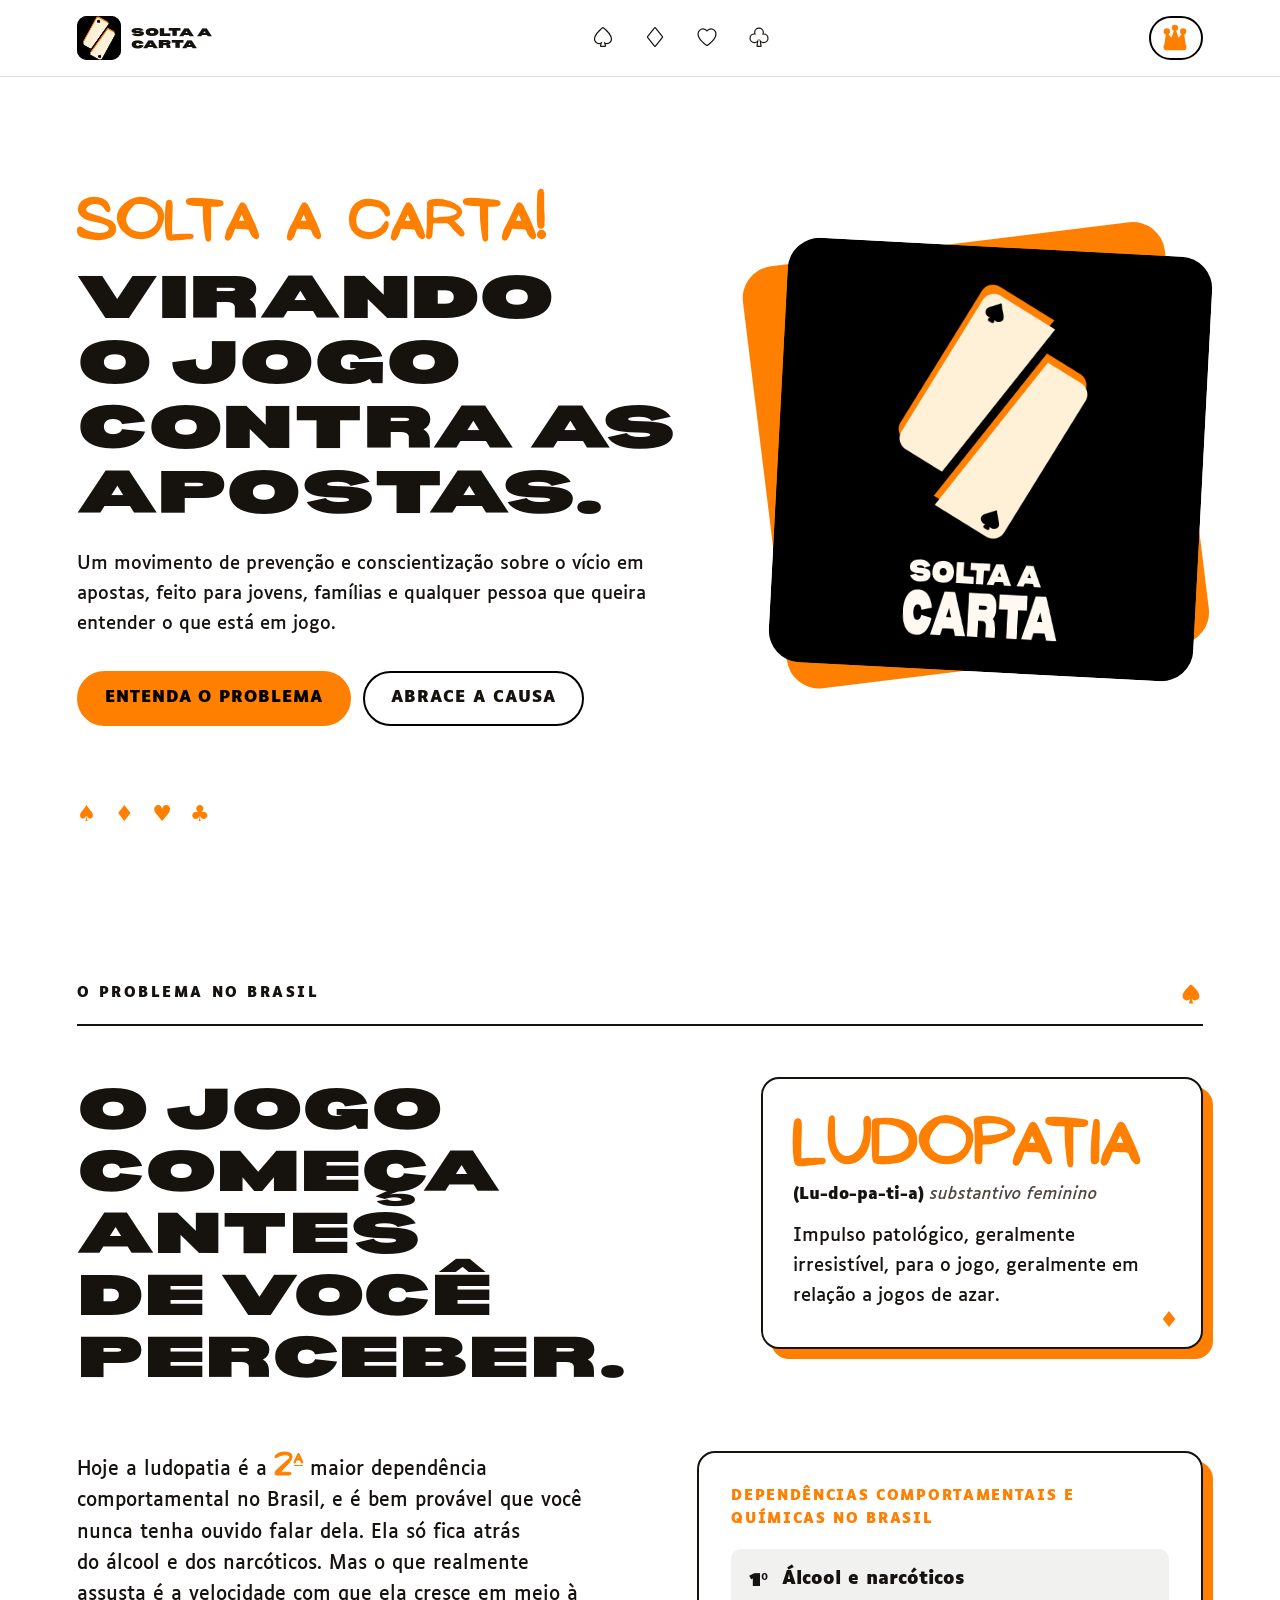
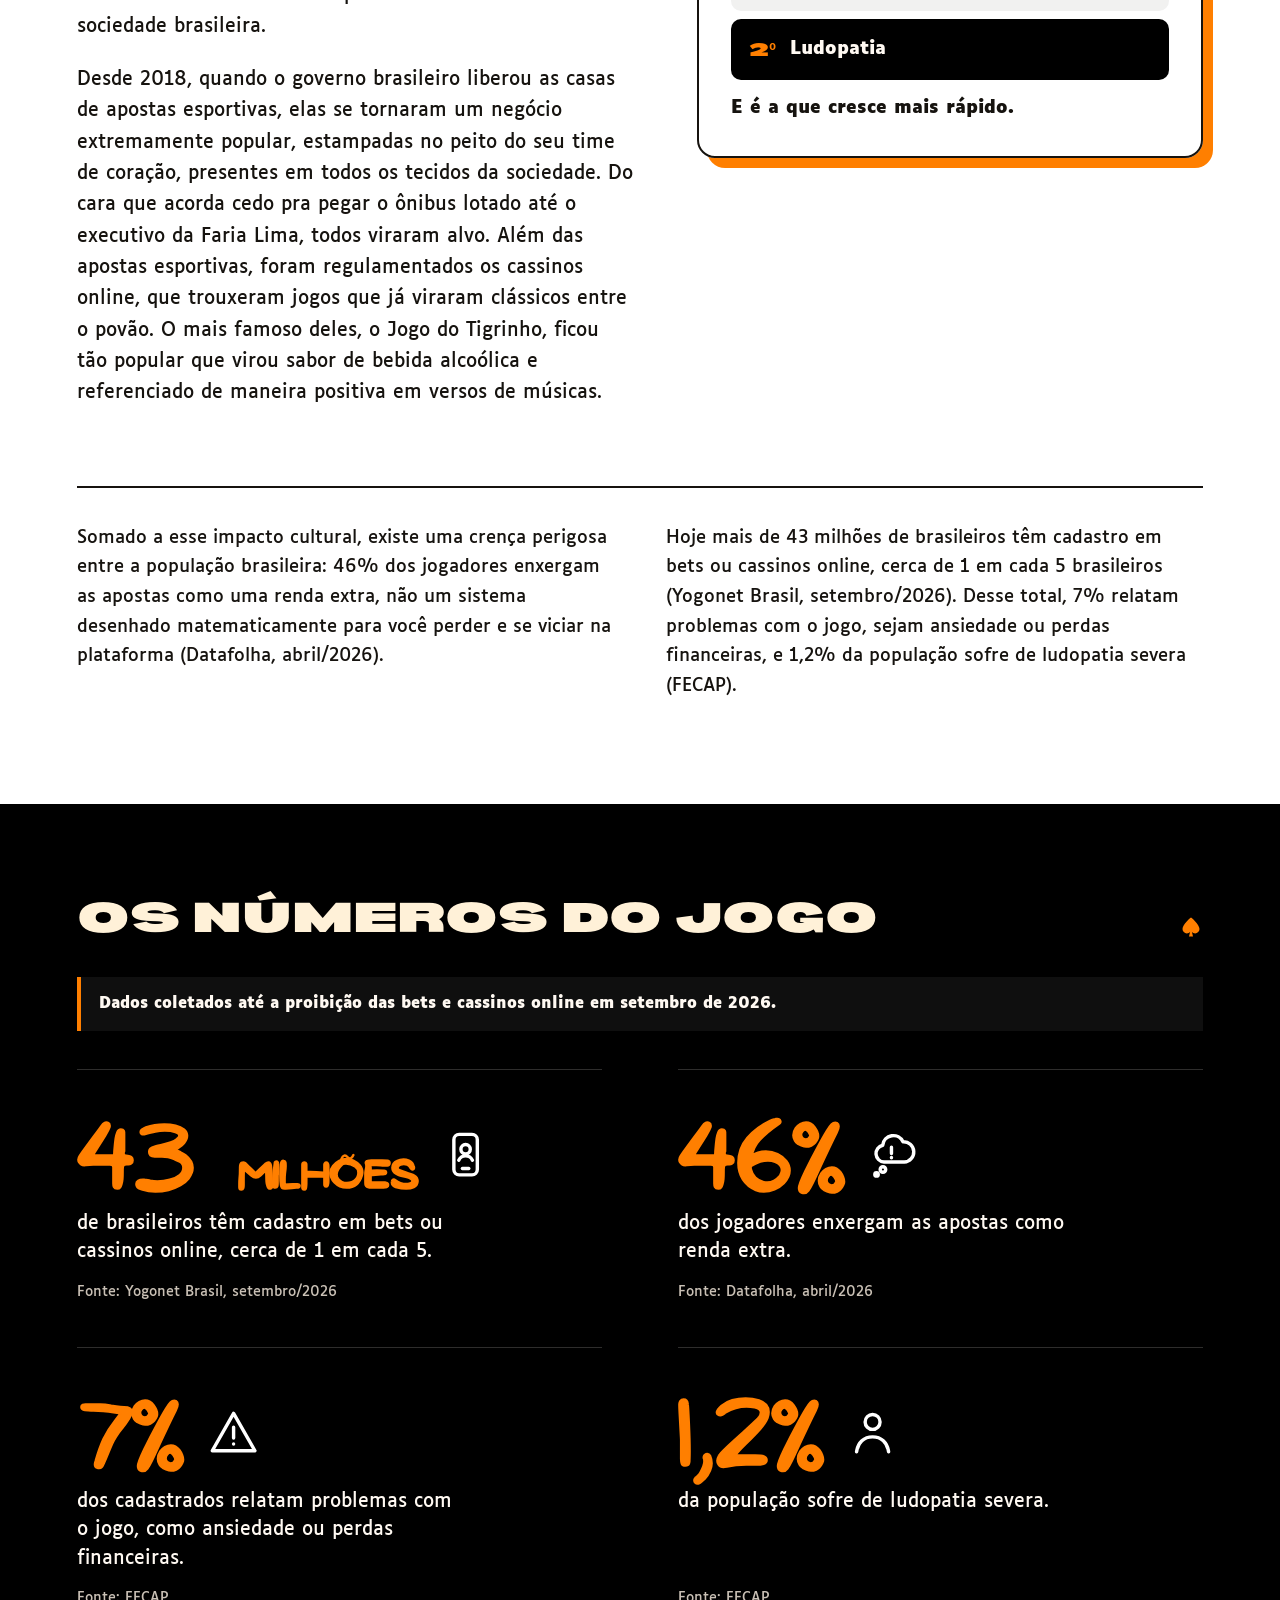
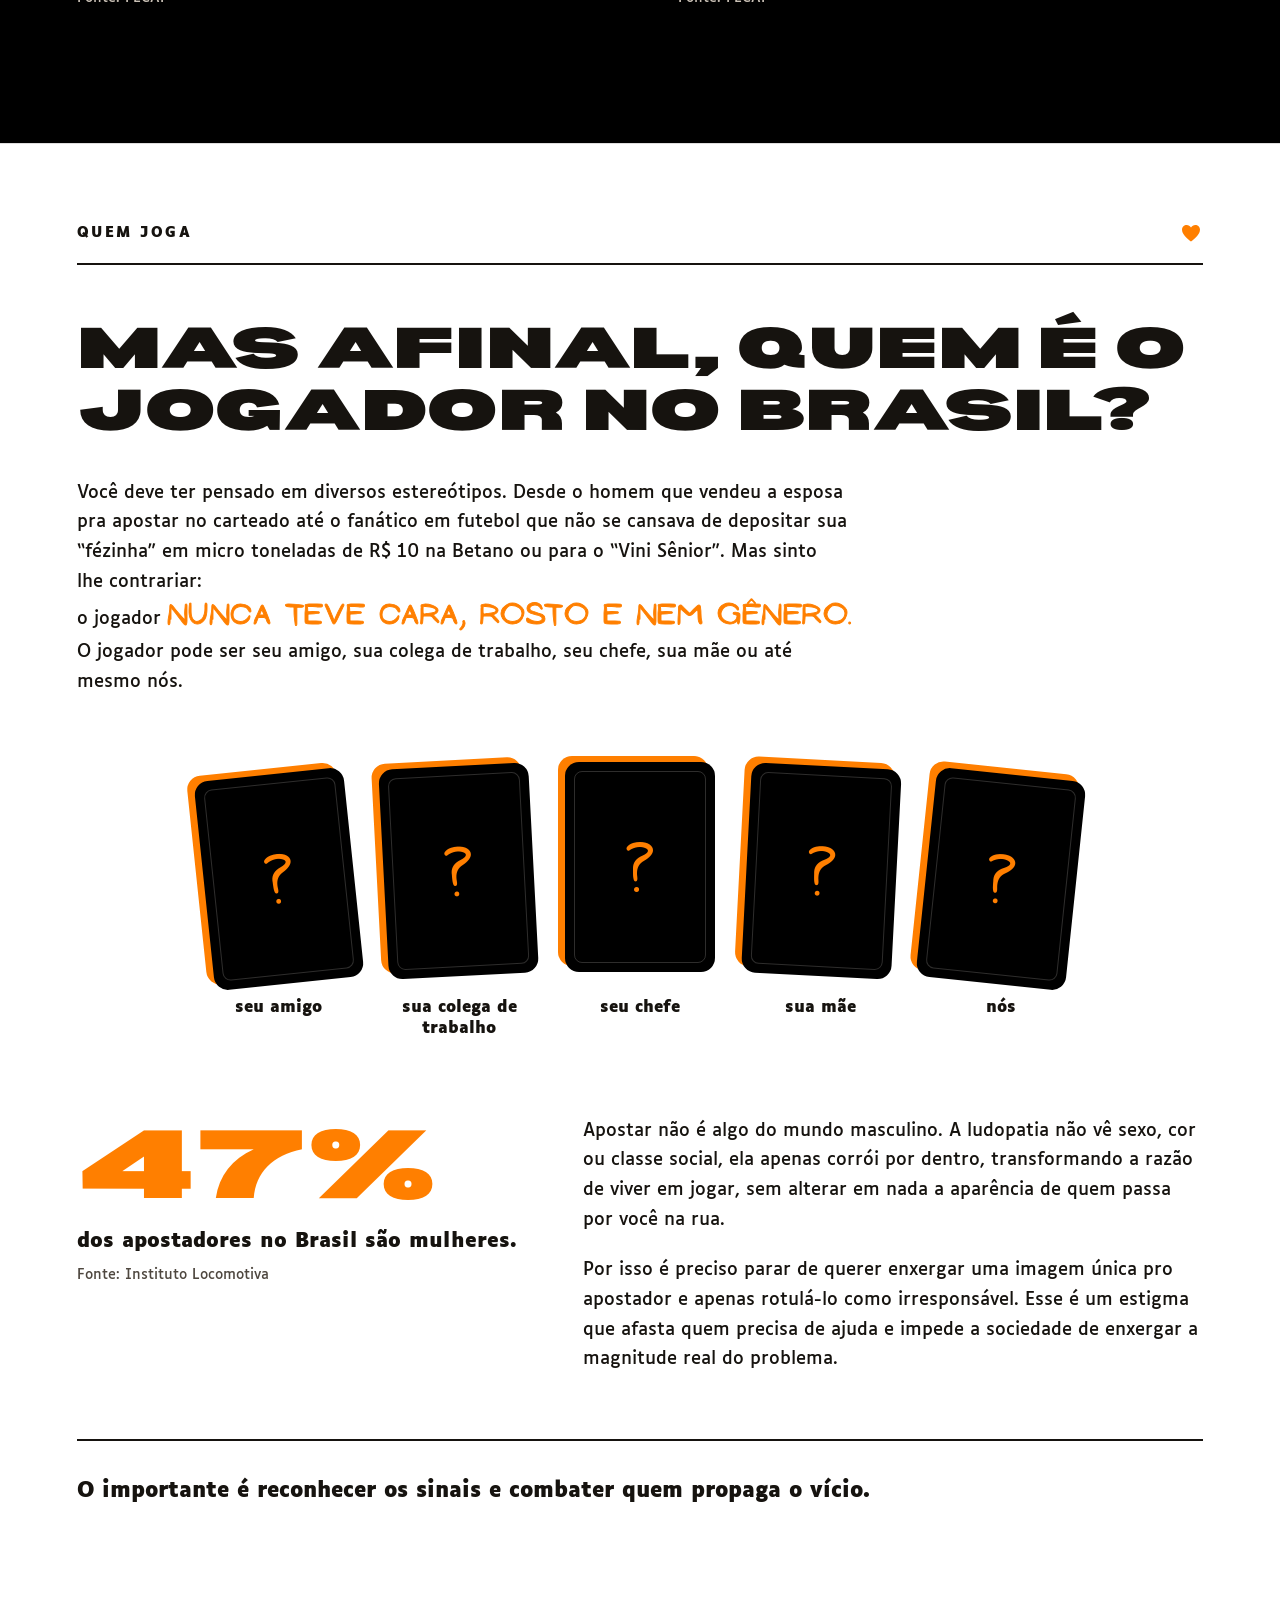
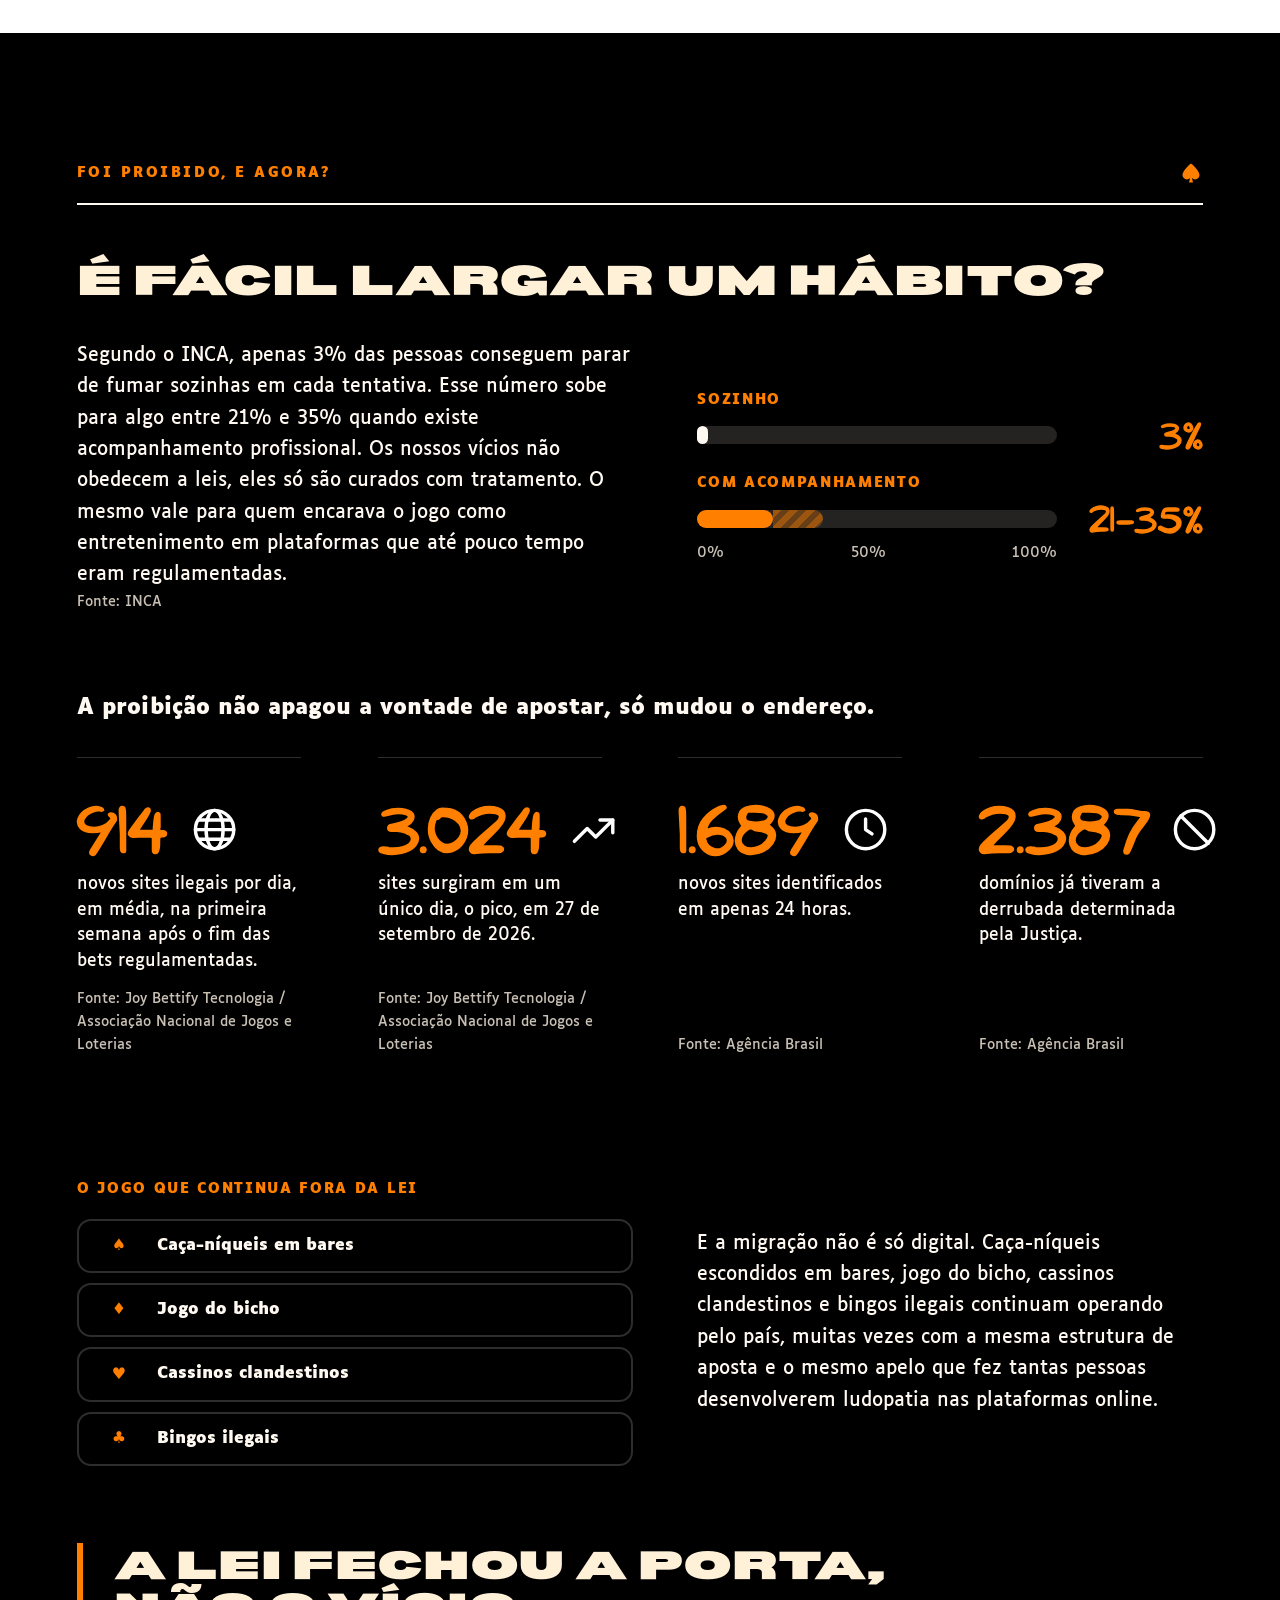
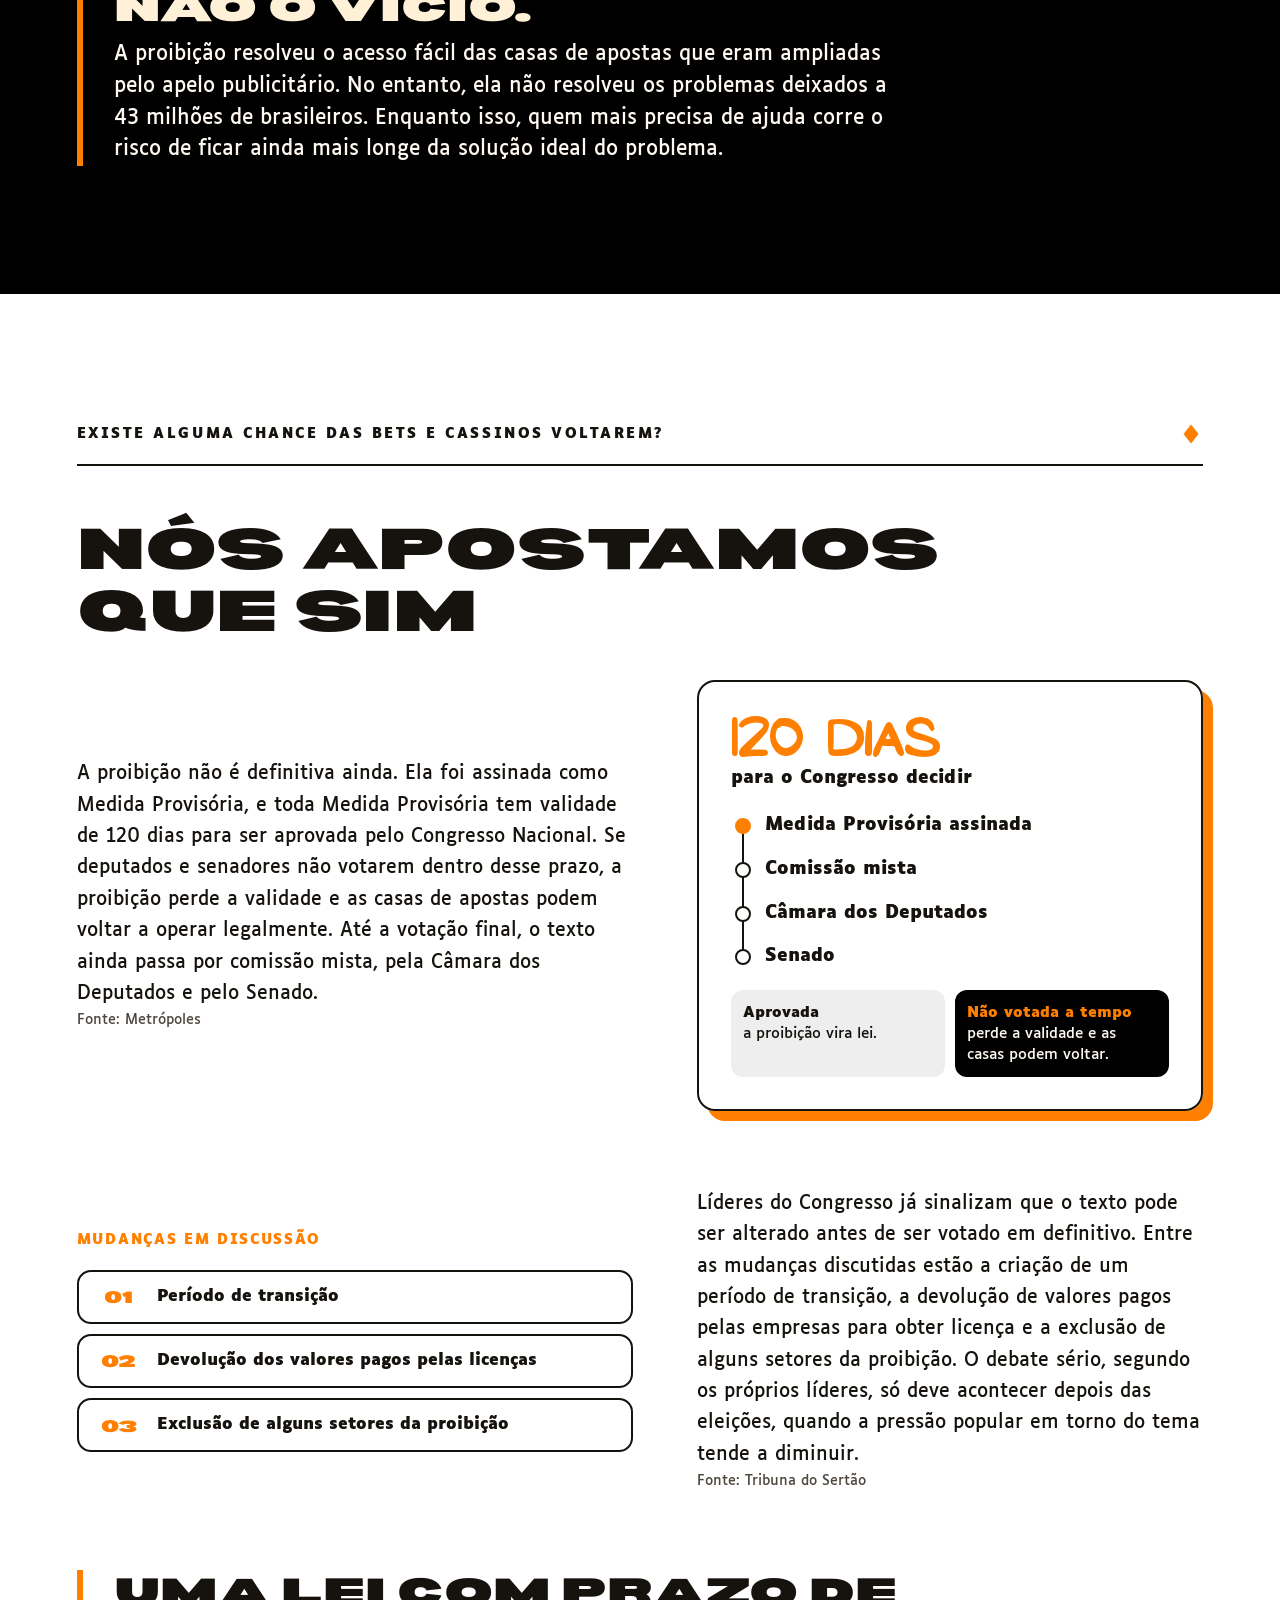
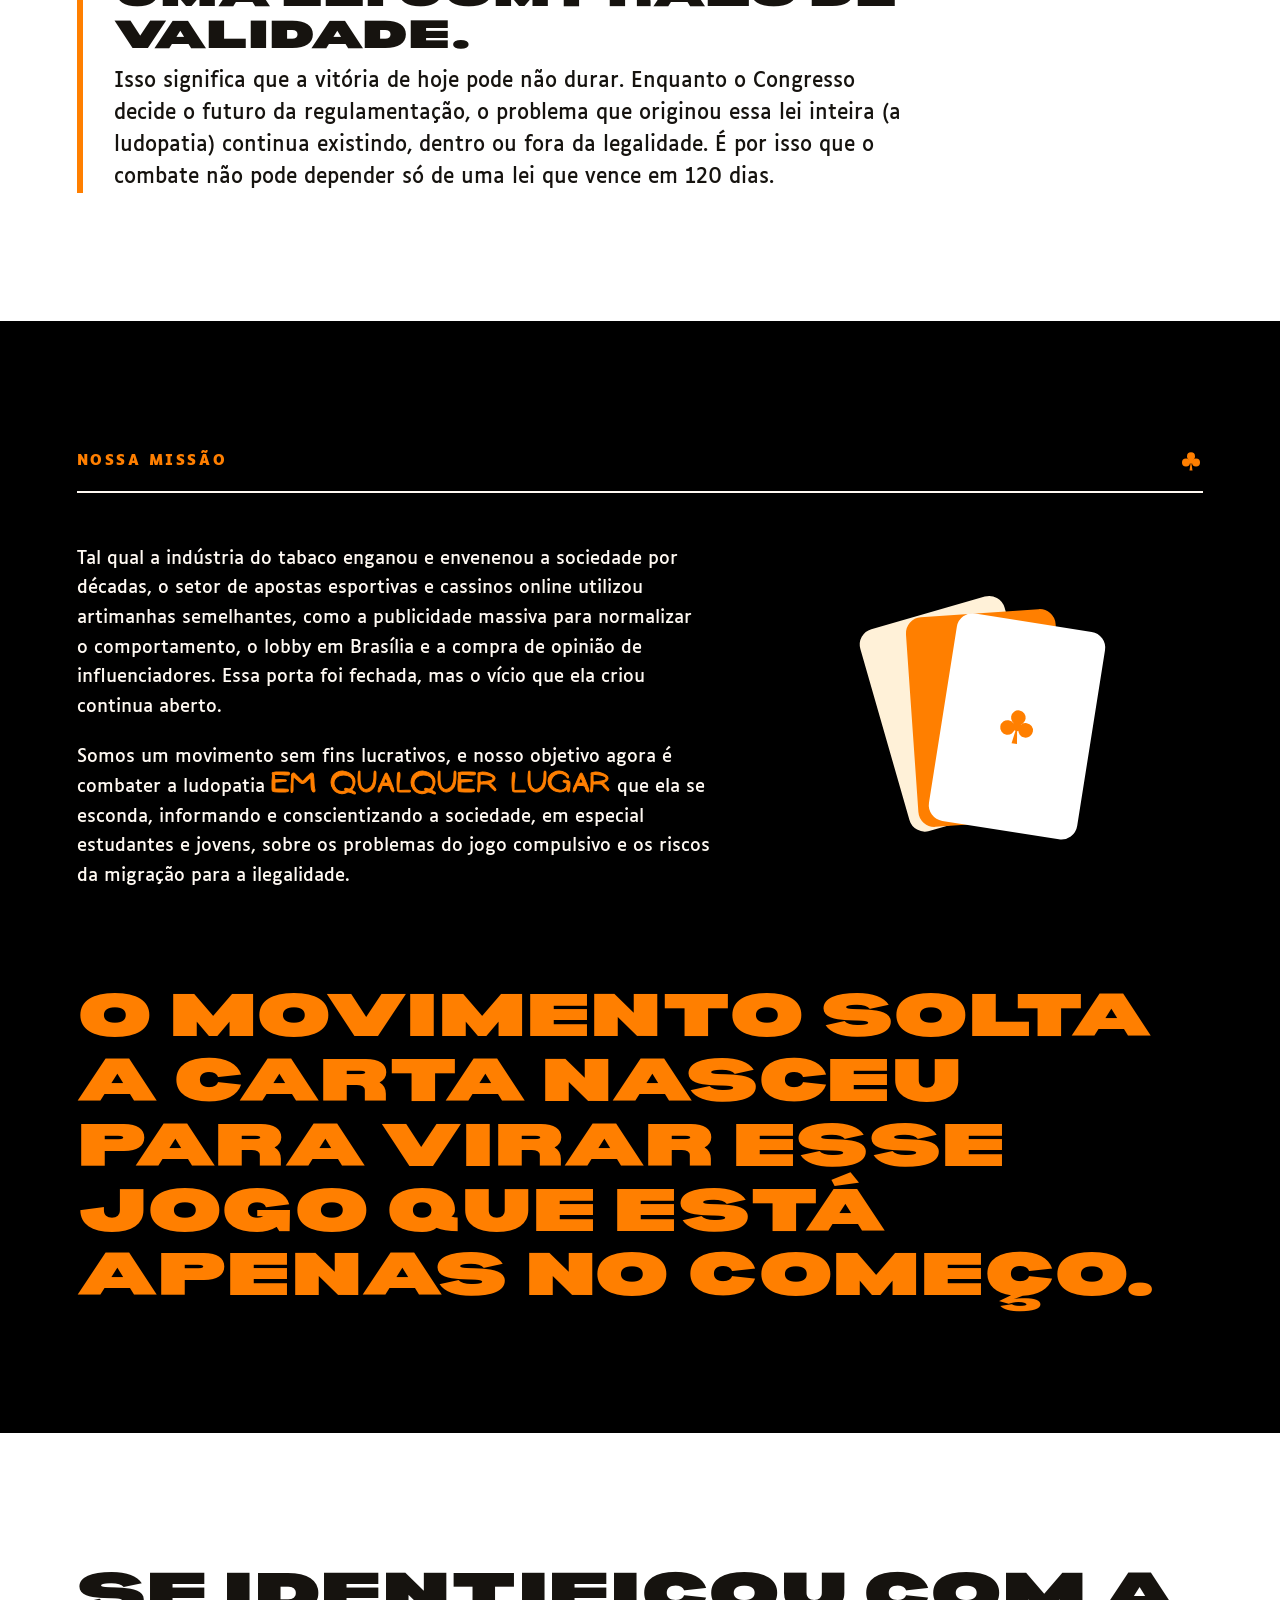
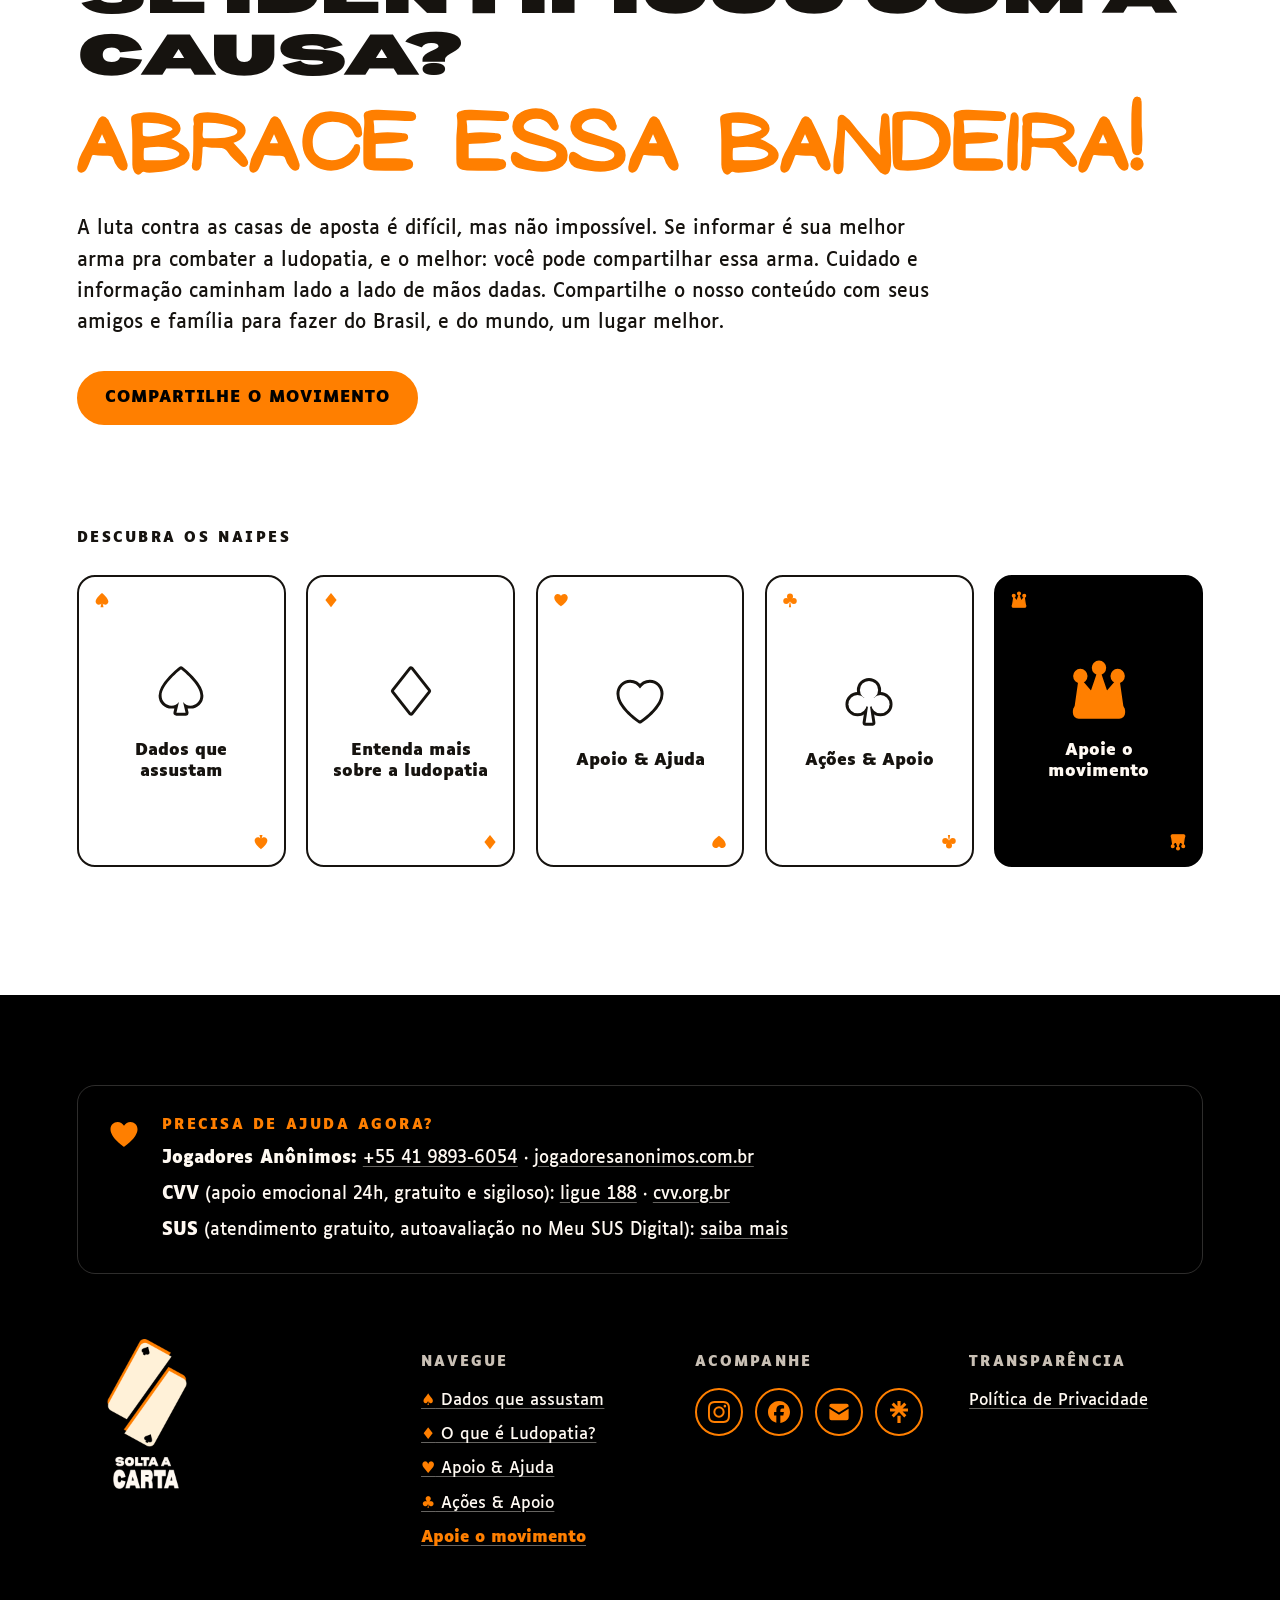
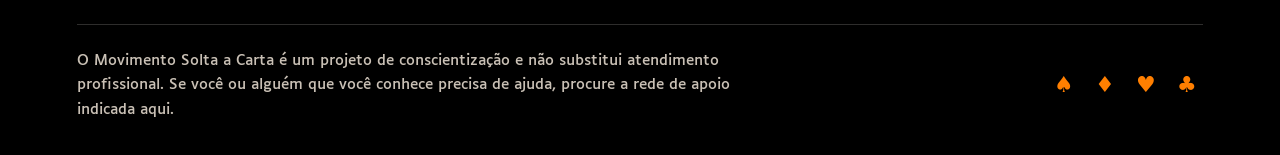
==== commit 6ddb00e5: "Atualização pós-MP: home, Espadas, Ouros, Copas e Trevos - Home, Espadas e Ouros revisadas após a pr" ====
--- a/index.html
+++ b/index.html
@@ -3,11 +3,11 @@
 <head>
   <meta charset="utf-8">
   <meta name="viewport" content="width=device-width, initial-scale=1">
-  <title>Solta a Carta — Virando o jogo contra as casas de aposta</title>
-  <meta name="description" content="Solta a Carta é um movimento sem fins lucrativos de prevenção e conscientização sobre ludopatia, o vício em apostas e jogos de azar.">
+  <title>Solta a Carta — Virando o jogo contra as apostas</title>
+  <meta name="description" content="O Movimento Solta a Carta é uma iniciativa sem fins lucrativos de prevenção e conscientização sobre ludopatia, o vício em apostas e jogos de azar.">
   <meta name="theme-color" content="#000000">
   <meta property="og:title" content="Solta a Carta">
-  <meta property="og:description" content="Virando o jogo contra as casas de aposta.">
+  <meta property="og:description" content="Virando o jogo contra as apostas.">
   <meta property="og:image" content="assets/img/logo-completo.png">
   <link rel="icon" href="assets/img/logo-cartas.png">
 
@@ -45,6 +45,10 @@
     <g id="i-phone"><rect x="6.5" y="2.5" width="11" height="19" rx="2.5"/><path d="M10.5 18.5h3"/><circle cx="12" cy="9.5" r="2.2"/><path d="M8.8 14.6c.7-1.4 1.8-2 3.2-2s2.5.6 3.2 2"/></g>
     <g id="i-thought"><path d="M7.5 15.5a4 4 0 0 1-.6-7.9A5 5 0 0 1 16.4 6a4.5 4.5 0 0 1 .6 9.5z"/><circle cx="7" cy="19" r="1.3"/><circle cx="4" cy="21.3" r=".8"/><path d="M11 8.5v3M11 13.4v.1"/></g>
     <g id="i-alert"><path d="M12 3 22 20.5H2z"/><path d="M12 9.5v5M12 17.3v.1"/></g>
+    <g id="i-globe"><circle cx="12" cy="12" r="9"/><ellipse cx="12" cy="12" rx="4" ry="9"/><path d="M3 12h18M4.5 7.5h15M4.5 16.5h15"/></g>
+    <g id="i-trend"><path d="M3 17.5 9 11.5l4 4 8-8"/><path d="M15 7.5h6v6"/></g>
+    <g id="i-clock"><circle cx="12" cy="12" r="9"/><path d="M12 7v5l3 2"/></g>
+    <g id="i-ban"><circle cx="12" cy="12" r="9"/><path d="M5.6 5.6l12.8 12.8"/></g>
     <g id="i-person"><circle cx="12" cy="7" r="3.5"/><path d="M4.5 21c.6-4.4 3.5-7 7.5-7s6.9 2.6 7.5 7"/></g>
   </defs>
 </svg>
@@ -82,9 +86,9 @@
           </a>
         </li>
         <li>
-          <a class="suit-link" href="trevos.html" data-label="Confira nossas ações">
+          <a class="suit-link" href="trevos.html" data-label="Ações &amp; Apoio">
             <svg class="suit-icon" viewBox="-2 -2 28 28" aria-hidden="true"><use href="#g-club" class="s-out"/><use href="#g-club" class="s-in"/></svg>
-            <span class="suit-label"><span>Confira nossas ações</span></span>
+            <span class="suit-label"><span>Ações &amp; Apoio</span></span>
           </a>
         </li>
       </ul>
@@ -112,7 +116,7 @@
   <section class="hero wrap" aria-labelledby="hero-title">
     <div class="hero-copy">
       <p class="kicker hand">Solta a Carta!</p>
-      <h1 class="hero-title display" id="hero-title">Virando<br> o&nbsp;jogo<br> contra<br> as&nbsp;casas<br> de&nbsp;aposta.</h1>
+      <h1 class="hero-title display" id="hero-title">Virando<br> o&nbsp;jogo<br> contra&nbsp;as<br> apostas.</h1>
       <p class="hero-sub">Um movimento de prevenção e conscientização sobre o vício em apostas, feito para jovens, famílias e qualquer pessoa que queira entender o que está em jogo.</p>
       <div class="actions">
         <a class="btn btn-primary" href="#problema">Entenda o problema</a>
@@ -155,14 +159,26 @@
         </aside>
       </div>
 
-      <div class="prose">
-        <p>Hoje a ludopatia é a <span class="hand hand-inline">2ª</span> maior dependência comportamental no Brasil, e é bem provável que você nunca tenha ouvido falar dela. Ela só fica atrás do álcool e dos narcóticos. Mas o que realmente assusta é a velocidade com que ela cresce em meio à sociedade brasileira.</p>
-
-        <p>Desde 2018, quando o governo brasileiro liberou as casas de apostas esportivas, elas se tornaram um negócio extremamente popular, estampadas no peito do seu time de coração, presentes em todos os tecidos da sociedade. Do cara que acorda cedo pra pegar o ônibus lotado até o executivo da Faria Lima, todos viraram alvo. Além das apostas esportivas, foram regulamentados os cassinos online, que trouxeram jogos que já viraram clássicos entre o povão. O mais famoso deles, o Jogo do Tigrinho, ficou tão popular que virou sabor de bebida alcoólica e referenciado de maneira positiva em versos de músicas.</p>
-
-        <p>Somado a esse impacto cultural, existe uma crença perigosa entre a população brasileira: 46% dos jogadores enxergam as apostas como uma renda extra, não um sistema desenhado matematicamente para você perder e se viciar na plataforma (Datafolha, abril/2026).</p>
-
-        <p>Hoje mais de 43 milhões de brasileiros têm cadastro em bets ou cassinos online, cerca de 1 em cada 5 brasileiros (Yogonet Brasil, setembro/2026). Desse total, 7% relatam problemas com o jogo, sejam ansiedade ou perdas financeiras, e 1,2% da população sofre de ludopatia severa (FECAP).</p>
+      <div class="mm b1-mm">
+        <div class="mm-row reveal">
+          <div class="mm-text"><p>Hoje a ludopatia é a <span class="hand hand-inline">2ª</span> maior dependência comportamental no Brasil, e é bem provável que você nunca tenha ouvido falar dela. Ela só fica atrás do álcool e dos narcóticos. Mas o que realmente assusta é a velocidade com que ela cresce em meio à sociedade brasileira.</p>
+            <p>Desde 2018, quando o governo brasileiro liberou as casas de apostas esportivas, elas se tornaram um negócio extremamente popular, estampadas no peito do seu time de coração, presentes em todos os tecidos da sociedade. Do cara que acorda cedo pra pegar o ônibus lotado até o executivo da Faria Lima, todos viraram alvo. Além das apostas esportivas, foram regulamentados os cassinos online, que trouxeram jogos que já viraram clássicos entre o povão. O mais famoso deles, o Jogo do Tigrinho, ficou tão popular que virou sabor de bebida alcoólica e referenciado de maneira positiva em versos de músicas.</p>
+          </div>
+          <figure class="mm-visual mm-card rank-card">
+            <p class="quit-label rank-label">Dependências comportamentais e químicas no Brasil</p>
+            <ol class="rank">
+              <li><span class="rank-pos display">1º</span><span>Álcool e narcóticos</span></li>
+              <li class="is-bets"><span class="rank-pos display">2º</span><span>Ludopatia</span></li>
+            </ol>
+            <figcaption>E é a que cresce mais rápido.</figcaption>
+          </figure>
+        </div>
+
+
+        <div class="b1-pair reveal">
+          <p>Somado a esse impacto cultural, existe uma crença perigosa entre a população brasileira: 46% dos jogadores enxergam as apostas como uma renda extra, não um sistema desenhado matematicamente para você perder e se viciar na plataforma (Datafolha, abril/2026).</p>
+          <p>Hoje mais de 43 milhões de brasileiros têm cadastro em bets ou cassinos online, cerca de 1 em cada 5 brasileiros (Yogonet Brasil, setembro/2026). Desse total, 7% relatam problemas com o jogo, sejam ansiedade ou perdas financeiras, e 1,2% da população sofre de ludopatia severa (FECAP).</p>
+        </div>
       </div>
     </div>
 
@@ -173,6 +189,7 @@
           <h3 class="display band-title">Os números do jogo</h3>
           <svg class="tag-suit" viewBox="0 0 24 24" aria-hidden="true"><use href="#g-spade"/></svg>
         </header>
+        <p class="band-note">Dados coletados até a proibição das bets e cassinos online em setembro de 2026.</p>
         <ul class="figures">
           <li class="figure">
             <div class="fig-top">
@@ -224,7 +241,7 @@
       <h2 class="display block-title" id="b2-title">Mas afinal, quem é o jogador no Brasil?</h2>
 
       <div class="prose">
-        <p>Você deve ter pensado em diversos estereótipos. Desde o homem que vendeu a esposa pra apostar no carteado até o fanático em futebol que não se cansa de depositar sua “fézinha” em micro toneladas de R$ 10 na Betano ou para o “Vini Sênior”. Mas sinto lhe contrariar: hoje o jogador <span class="hand hand-inline">não tem cara, rosto nem gênero.</span> O jogador pode ser seu amigo, sua colega de trabalho, seu chefe, sua mãe ou até mesmo nós.</p>
+        <p>Você deve ter pensado em diversos estereótipos. Desde o homem que vendeu a esposa pra apostar no carteado até o fanático em futebol que não se cansava de depositar sua “fézinha” em micro toneladas de R$ 10 na Betano ou para o “Vini Sênior”. Mas sinto lhe contrariar: <span class="hand-row">o jogador <span class="hand hand-inline">nunca teve cara, rosto e nem gênero.</span></span> O jogador pode ser seu amigo, sua colega de trabalho, seu chefe, sua mãe ou até mesmo nós.</p>
       </div>
 
       <ul class="faceless" aria-label="O jogador pode ser">
@@ -255,6 +272,131 @@
   </section>
 
   <!-- ==========================================================
+       BLOCO NOVO — É fácil largar um hábito?   (pós-proibição, fundo preto)
+       ========================================================== -->
+  <section class="block block-dark" id="proibicao" aria-labelledby="hab-title">
+    <div class="wrap">
+      <header class="block-head on-dark">
+        <p class="tag">Foi proibido, e agora?</p>
+        <svg class="tag-suit" viewBox="0 0 24 24" aria-hidden="true"><use href="#g-spade"/></svg>
+      </header>
+      <h2 class="display band-title" id="hab-title">É fácil largar um hábito?</h2>
+
+      <div class="mm-row reveal hab-row">
+        <div class="mm-text">
+          <p>Segundo o INCA, apenas 3% das pessoas conseguem parar de fumar sozinhas em cada tentativa. Esse número sobe para algo entre 21% e 35% quando existe acompanhamento profissional. Os nossos vícios não obedecem a leis, eles só são curados com tratamento. O mesmo vale para quem encarava o jogo como entretenimento em plataformas que até pouco tempo eram regulamentadas.</p>
+          <p class="fig-src">Fonte: INCA</p>
+        </div>
+        <figure class="mm-visual quit" aria-label="Chance de parar de fumar em cada tentativa: 3% sozinho, de 21% a 35% com acompanhamento profissional">
+          <div class="quit-row">
+            <p class="quit-label">Sozinho</p>
+            <div class="quit-bar"><span class="quit-fill" style="width: 3%"></span></div>
+            <p class="quit-num hand">3%</p>
+          </div>
+          <div class="quit-row">
+            <p class="quit-label">Com acompanhamento</p>
+            <div class="quit-bar"><span class="quit-fill is-help" style="width: 21%"></span><span class="quit-range" style="left: 21%; width: 14%"></span></div>
+            <p class="quit-num hand">21–35%</p>
+          </div>
+          <p class="quit-scale" aria-hidden="true"><span>0%</span><span>50%</span><span>100%</span></p>
+        </figure>
+      </div>
+
+      <p class="sp-lead hab-lead">A proibição não apagou a vontade de apostar, só mudou o endereço.</p>
+      <ul class="figures figures-4">
+        <li class="figure">
+          <div class="fig-top"><p class="fig-num hand">914</p><svg class="fig-icon" viewBox="0 0 24 24" aria-hidden="true"><use href="#i-globe"/></svg></div>
+          <p class="fig-text">novos sites ilegais por dia, em média, na primeira semana após o fim das bets regulamentadas.</p>
+          <p class="fig-src">Fonte: Joy Bettify Tecnologia / Associação Nacional de Jogos e Loterias</p>
+        </li>
+        <li class="figure">
+          <div class="fig-top"><p class="fig-num hand">3.024</p><svg class="fig-icon" viewBox="0 0 24 24" aria-hidden="true"><use href="#i-trend"/></svg></div>
+          <p class="fig-text">sites surgiram em um único dia, o pico, em 27 de setembro de 2026.</p>
+          <p class="fig-src">Fonte: Joy Bettify Tecnologia / Associação Nacional de Jogos e Loterias</p>
+        </li>
+        <li class="figure">
+          <div class="fig-top"><p class="fig-num hand">1.689</p><svg class="fig-icon" viewBox="0 0 24 24" aria-hidden="true"><use href="#i-clock"/></svg></div>
+          <p class="fig-text">novos sites identificados em apenas 24 horas.</p>
+          <p class="fig-src">Fonte: Agência Brasil</p>
+        </li>
+        <li class="figure">
+          <div class="fig-top"><p class="fig-num hand">2.387</p><svg class="fig-icon" viewBox="0 0 24 24" aria-hidden="true"><use href="#i-ban"/></svg></div>
+          <p class="fig-text">domínios já tiveram a derrubada determinada pela Justiça.</p>
+          <p class="fig-src">Fonte: Agência Brasil</p>
+        </li>
+      </ul>
+
+      <div class="mm-row mm-row-rev reveal hab-row">
+        <div class="mm-text">
+          <p>E a migração não é só digital. Caça-níqueis escondidos em bares, jogo do bicho, cassinos clandestinos e bingos ilegais continuam operando pelo país, muitas vezes com a mesma estrutura de aposta e o mesmo apelo que fez tantas pessoas desenvolverem ludopatia nas plataformas online.</p>
+        </div>
+        <figure class="mm-visual">
+          <p class="quit-label">O jogo que continua fora da lei</p>
+          <ul class="stack stack-dark">
+            <li><span class="stack-n">♠</span>Caça-níqueis em bares</li>
+            <li><span class="stack-n">♦</span>Jogo do bicho</li>
+            <li><span class="stack-n">♥</span>Cassinos clandestinos</li>
+            <li><span class="stack-n">♣</span>Bingos ilegais</li>
+          </ul>
+        </figure>
+      </div>
+
+      <!-- TODO: "43 milhões de brasileiros" ainda precisa de confirmação/fonte antes de ir ao ar -->
+      <p class="mm-statement on-dark-statement reveal"><span class="display">A lei fechou a porta, não o vício.</span> A proibição resolveu o acesso fácil das casas de apostas que eram ampliadas pelo apelo publicitário. No entanto, ela não resolveu os problemas deixados a 43 milhões de brasileiros. Enquanto isso, quem mais precisa de ajuda corre o risco de ficar ainda mais longe da solução ideal do problema.</p>
+    </div>
+  </section>
+
+  <!-- ==========================================================
+       BLOCO NOVO — As bets podem voltar?   (fundo branco)
+       ========================================================== -->
+  <section class="block" id="podem-voltar" aria-labelledby="volta-title">
+    <div class="wrap">
+      <header class="block-head">
+        <p class="tag">Existe alguma chance das bets e cassinos voltarem?</p>
+        <svg class="tag-suit" viewBox="0 0 24 24" aria-hidden="true"><use href="#g-diamond"/></svg>
+      </header>
+      <h2 class="display block-title" id="volta-title">Nós apostamos que sim</h2>
+
+      <div class="mm-row reveal">
+        <div class="mm-text">
+          <p>A proibição não é definitiva ainda. Ela foi assinada como Medida Provisória, e toda Medida Provisória tem validade de 120 dias para ser aprovada pelo Congresso Nacional. Se deputados e senadores não votarem dentro desse prazo, a proibição perde a validade e as casas de apostas podem voltar a operar legalmente. Até a votação final, o texto ainda passa por comissão mista, pela Câmara dos Deputados e pelo Senado.</p>
+          <p class="src">Fonte: Metrópoles</p>
+        </div>
+        <figure class="mm-visual mm-card mp-path">
+          <p class="mp-days"><span class="hand">120 dias</span> para o Congresso decidir</p>
+          <ol class="mp-steps">
+            <li class="is-done"><span class="mp-dot"></span>Medida Provisória assinada</li>
+            <li><span class="mp-dot"></span>Comissão mista</li>
+            <li><span class="mp-dot"></span>Câmara dos Deputados</li>
+            <li><span class="mp-dot"></span>Senado</li>
+          </ol>
+          <div class="mp-ends">
+            <p><strong>Aprovada</strong> a proibição vira lei.</p>
+            <p class="is-risk"><strong>Não votada a tempo</strong> perde a validade e as casas podem voltar.</p>
+          </div>
+        </figure>
+      </div>
+
+      <div class="mm-row mm-row-rev reveal">
+        <div class="mm-text">
+          <p>Líderes do Congresso já sinalizam que o texto pode ser alterado antes de ser votado em definitivo. Entre as mudanças discutidas estão a criação de um período de transição, a devolução de valores pagos pelas empresas para obter licença e a exclusão de alguns setores da proibição. O debate sério, segundo os próprios líderes, só deve acontecer depois das eleições, quando a pressão popular em torno do tema tende a diminuir.</p>
+          <p class="src">Fonte: Tribuna do Sertão</p>
+        </div>
+        <figure class="mm-visual">
+          <p class="quit-label">Mudanças em discussão</p>
+          <ol class="stack">
+            <li><span class="stack-n display">01</span>Período de transição</li>
+            <li><span class="stack-n display">02</span>Devolução dos valores pagos pelas licenças</li>
+            <li><span class="stack-n display">03</span>Exclusão de alguns setores da proibição</li>
+          </ol>
+        </figure>
+      </div>
+
+      <p class="mm-statement reveal"><span class="display">Uma lei com prazo de validade.</span> Isso significa que a vitória de hoje pode não durar. Enquanto o Congresso decide o futuro da regulamentação, o problema que originou essa lei inteira (a ludopatia) continua existindo, dentro ou fora da legalidade. É por isso que o combate não pode depender só de uma lei que vence em 120 dias.</p>
+    </div>
+  </section>
+
+  <!-- ==========================================================
        BLOCO 3 — Nossa missão   (♣ movimento, fundo preto)
        ========================================================== -->
   <section class="block block-dark" id="missao" aria-labelledby="b3-title">
@@ -266,8 +408,8 @@
 
       <div class="b3-grid">
         <div class="prose on-dark">
-          <p>Tal qual a indústria do tabaco enganou e envenenou a sociedade por décadas, o setor de apostas esportivas e cassinos online utilizam artimanhas semelhantes, como a publicidade massiva para normalizar o comportamento, o lobby em Brasília e a compra de opinião de influenciadores. Esses são só alguns dos métodos dessa indústria.</p>
-          <p>Somos um movimento sem fins lucrativos, e nosso objetivo é acabar com a <span class="hand hand-inline">influência das casas,</span> informando e conscientizando a sociedade, em especial estudantes e jovens, sobre os problemas da ludopatia. Eles são o maior alvo da indústria justamente por serem mais propensos a normalizar novos hábitos.</p>
+          <p>Tal qual a indústria do tabaco enganou e envenenou a sociedade por décadas, o setor de apostas esportivas e cassinos online utilizou artimanhas semelhantes, como a publicidade massiva para normalizar o comportamento, o lobby em Brasília e a compra de opinião de influenciadores. Essa porta foi fechada, mas o vício que ela criou continua aberto.</p>
+          <p>Somos um movimento sem fins lucrativos, e nosso objetivo agora é combater a ludopatia <span class="hand hand-inline">em qualquer lugar</span> que ela se esconda, informando e conscientizando a sociedade, em especial estudantes e jovens, sobre os problemas do jogo compulsivo e os riscos da migração para a ilegalidade.</p>
         </div>
 
         <div class="fan" aria-hidden="true">
@@ -277,7 +419,7 @@
         </div>
       </div>
 
-      <p class="mission-line display">O Movimento Solta a Carta nasceu para virar esse jogo.</p>
+      <p class="mission-line display">O Movimento Solta a Carta nasceu para virar esse jogo que está apenas no começo.</p>
     </div>
   </section>
 
@@ -330,7 +472,7 @@
           <a class="pcard" href="trevos.html">
             <span class="pcard-corner"><svg viewBox="0 0 24 24" aria-hidden="true"><use href="#g-club"/></svg></span>
             <svg class="pcard-suit" viewBox="-2 -2 28 28" aria-hidden="true"><use href="#g-club" class="s-out"/><use href="#g-club" class="s-in"/></svg>
-            <span class="pcard-name">Confira nossas ações</span>
+            <span class="pcard-name">Ações &amp; Apoio</span>
             <span class="pcard-corner pcard-corner-b"><svg viewBox="0 0 24 24" aria-hidden="true"><use href="#g-club"/></svg></span>
           </a>
         </li>
@@ -377,7 +519,7 @@
           <li><a href="dados-que-assustam.html"><span aria-hidden="true">♠</span> Dados que assustam</a></li>
           <li><a href="o-que-e-ludopatia.html"><span aria-hidden="true">♦</span> O que é Ludopatia?</a></li>
           <li><a href="apoio-e-ajuda.html"><span aria-hidden="true">♥</span> Apoio &amp; Ajuda</a></li>
-          <li><a href="trevos.html"><span aria-hidden="true">♣</span> Confira nossas ações</a></li>
+          <li><a href="trevos.html"><span aria-hidden="true">♣</span> Ações &amp; Apoio</a></li>
           <li><a href="trevos.html#reis-e-rainhas" class="footer-joker">Apoie o movimento</a></li>
         </ul>
       </nav>
@@ -401,7 +543,7 @@
     </div>
 
     <div class="footer-bottom">
-      <p class="disclaimer">O Solta a Carta é um projeto de conscientização e não substitui atendimento profissional. Se você ou alguém que você conhece precisa de ajuda, procure a rede de apoio indicada aqui.</p>
+      <p class="disclaimer">O Movimento Solta a Carta é um projeto de conscientização e não substitui atendimento profissional. Se você ou alguém que você conhece precisa de ajuda, procure a rede de apoio indicada aqui.</p>
       <p class="footer-suits" aria-hidden="true">♠ ♦ ♥ ♣</p>
     </div>
   </div>
--- a/assets/css/style.css
+++ b/assets/css/style.css
@@ -148,7 +148,7 @@
 
 /* Ananias dentro do corpo de texto: destaque pontual, no máximo um por bloco */
 .hand-inline {
-  white-space: nowrap; /* o destaque não quebra no meio */
+  white-space: nowrap; /* destaque curto fica inteiro */
   font-size: 1.45em;
   line-height: 0;
   -webkit-text-stroke-width: .035em;
@@ -335,7 +335,8 @@
 @media (max-width: 560px) { .block-title { font-size: 7.4vw; } }
 
 .prose { max-width: 66ch; }
-.prose p { margin-bottom: 1.15em; }
+.prose p { margin-bottom: 1.15em; text-wrap: pretty; }
+.mm-text p { text-wrap: pretty; }
 .prose p:last-child { margin-bottom: 0; }
 .prose strong { font-weight: 700; }
 .prose.on-dark { color: var(--ink); }
@@ -923,10 +924,10 @@
 .signs-head .sub-title { margin-bottom: 18px; }
 .signs-rule { display: grid; grid-template-columns: minmax(0, 1.3fr) minmax(0, 1fr); gap: clamp(24px, 4vw, 64px); align-items: center; margin-bottom: clamp(28px, 3vw, 44px); }
 .signs-lead { margin: 0; max-width: 60ch; font-size: 18px; }
-.pips { display: flex; flex-wrap: wrap; align-items: center; gap: 8px; }
+.pips { display: flex; flex-wrap: wrap; align-items: center; justify-content: flex-end; gap: 8px; }
 .pips > span { width: 28px; height: 40px; border-radius: 6px; border: 2px solid var(--text); background: var(--paper); }
 .pips > span.on { background: var(--brand-orange); border-color: var(--brand-orange); }
-.pips-label { flex-basis: 100%; margin: 10px 0 0; font-size: clamp(26px, 2.4vw, 34px); }
+.pips-label { flex-basis: 100%; text-align: right; margin: 10px 0 0; font-size: clamp(26px, 2.4vw, 34px); }
 .signs { list-style: none; margin: 0; padding: 0; display: grid; grid-template-columns: repeat(3, minmax(0, 1fr)); gap: clamp(12px, 1.6vw, 20px); counter-reset: none; }
 .sign {
   position: relative; display: flex; gap: 16px; align-items: flex-start;
@@ -987,7 +988,7 @@
   transition: background-color .25s var(--ease), color .25s var(--ease), transform .25s var(--ease);
 }
 .tab svg { width: 26px; height: 26px; flex-shrink: 0; fill: none; stroke: currentColor; stroke-width: 1.7; stroke-linecap: round; stroke-linejoin: round; }
-.tab:hover { transform: translateX(4px); }
+.tab:hover { border-color: var(--brand-orange); }
 .tab[aria-selected="true"] { background: var(--bg-base); color: var(--ink); border-color: var(--bg-base); }
 .tab[aria-selected="true"] svg { stroke: var(--brand-orange); }
 .tab-panel {
@@ -1031,7 +1032,7 @@
 .people svg.on { stroke: var(--brand-orange); fill: rgba(255, 127, 0, .35); }
 .chips { list-style: none; margin: 0; padding: 0; display: flex; flex-wrap: wrap; gap: 8px; }
 .chips li { border: 1px solid var(--line-dark); border-radius: 999px; padding: 6px 14px; font-size: 14.5px; font-weight: 700; }
-.chips li:nth-child(3n+1) { background: var(--brand-orange); border-color: var(--brand-orange); color: var(--bg-base); }
+.chips li { background: var(--brand-orange); border-color: var(--brand-orange); color: var(--bg-base); }
 .b5-close { margin: clamp(40px, 5vw, 64px) 0 14px; max-width: 60ch; font-size: clamp(19px, 1.6vw, 22px); font-weight: 700; }
 @media (max-width: 1080px) { .factor { grid-template-columns: 1fr; } }
 
@@ -1228,6 +1229,243 @@
 @media (max-width: 760px) { .empty-grid { grid-template-columns: 1fr 1fr; } .empty-slot.is-first { grid-column: 1 / -1; } .empty-slot:not(.is-first) { min-height: 120px; } }
 
 /* ==========================================================
+   HOME — blocos pós-proibição
+   ========================================================== */
+.band-note { margin: 28px 0 0; padding: 14px 18px; border-left: 4px solid var(--brand-orange); background: rgba(255, 249, 242, .06); font-size: 15.5px; font-weight: 700; color: var(--ink); }
+#proibicao .band-title { margin-bottom: clamp(28px, 3vw, 44px); }
+.hab-row { margin-bottom: clamp(48px, 6vw, 80px); }
+.hab-lead { font-weight: 700; font-size: clamp(19px, 1.7vw, 24px); color: var(--ink); }
+#proibicao .figures-4 { margin-bottom: clamp(48px, 6vw, 80px); }
+#proibicao .figures-4 .fig-num { font-size: clamp(44px, 4.4vw, 68px); }
+.quit { display: grid; grid-template-columns: minmax(0, 1fr) 130px; gap: 8px 16px; align-items: center; }
+.quit-row { display: contents; }
+.quit-row + .quit-row .quit-label { margin-top: 14px; }
+.quit-label { grid-column: 1 / -1; margin: 0; font-weight: 700; font-size: 14px; letter-spacing: .12em; text-transform: uppercase; color: var(--brand-orange); }
+.quit-bar { position: relative; height: 18px; border-radius: 999px; background: rgba(255, 249, 242, .14); }
+.quit-fill { position: absolute; top: 0; bottom: 0; left: 0; width: var(--b); border-radius: inherit; background: var(--ink); transform-origin: left; }
+.quit-fill.is-help { background: var(--brand-orange); }
+.quit-range { position: absolute; top: 0; bottom: 0; border-radius: 0 999px 999px 0; background: repeating-linear-gradient(135deg, rgba(255, 127, 0, .55) 0 6px, rgba(255, 127, 0, .3) 6px 12px); transform-origin: left; }
+.reveal .quit-range { transform: scaleX(0); transition: transform .8s var(--ease) 1.2s; }
+.reveal.is-visible .quit-range, .no-reveal .quit-range { transform: none; }
+.quit-scale { grid-column: 1; display: flex; justify-content: space-between; margin: 0; font-size: 14px; color: var(--ink-soft); }
+.reveal .quit-fill { transform: scaleX(0); transition: transform 1.1s var(--ease) .2s; }
+.reveal.is-visible .quit-fill, .no-reveal .quit-fill { transform: none; }
+.quit-num { margin: 0; font-size: clamp(24px, 2.4vw, 34px); white-space: nowrap; text-align: right; }
+.quit figcaption { font-weight: 700; color: var(--ink-soft); font-size: 15px; }
+.chips-big li { font-size: 16px; padding: 10px 18px; }
+.mm-statement.on-dark-statement { color: var(--ink); }
+.mm-statement.on-dark-statement .display { color: var(--brand-cream); }
+
+.mp-days { margin: 0 0 18px; font-weight: 700; }
+.mp-days .hand { display: block; font-size: clamp(36px, 3.6vw, 52px); margin-bottom: 4px; }
+.mp-steps { list-style: none; margin: 0 0 18px; padding: 0 0 0 4px; display: grid; gap: 14px; position: relative; }
+.mp-steps::before { content: ""; position: absolute; left: 11px; top: 10px; bottom: 10px; width: 2px; background: var(--text); }
+.mp-steps li { position: relative; display: flex; align-items: center; gap: 14px; font-weight: 700; }
+.mp-dot { position: relative; z-index: 1; width: 16px; height: 16px; border-radius: 50%; border: 2px solid var(--text); background: var(--paper); flex-shrink: 0; }
+.mp-steps li.is-done .mp-dot { background: var(--brand-orange); border-color: var(--brand-orange); }
+.mp-ends { display: grid; grid-template-columns: 1fr 1fr; gap: 10px; }
+.mp-ends p { margin: 0; padding: 12px; border-radius: 12px; background: rgba(22, 19, 15, .07); font-size: 15px; line-height: 1.4; }
+.mp-ends strong { display: block; }
+.mp-ends .is-risk { background: var(--bg-base); color: var(--ink); }
+.mp-ends .is-risk strong { color: var(--brand-orange); }
+#podem-voltar .mm-row + .mm-row { margin-top: clamp(48px, 6vw, 80px); }
+#podem-voltar .block-title { margin-bottom: clamp(28px, 3vw, 44px); }
+#podem-voltar .mm-statement { margin-top: clamp(48px, 6vw, 80px); }
+#podem-voltar .notifs li { justify-content: flex-start; }
+@media (max-width: 480px) { .mp-ends { grid-template-columns: 1fr; } }
+
+/* Listas uniformes (substituem as pílulas) */
+.quit-label + .stack, .quit-label + .rank { margin-top: 18px; }
+.stack { list-style: none; margin: 0; padding: 0; display: grid; gap: 10px; }
+.stack li {
+  display: flex; align-items: center; gap: 16px;
+  padding: 14px 18px; border-radius: 14px; border: 2px solid var(--text);
+  font-weight: 700; font-size: 16.5px; line-height: 1.35; background: var(--paper);
+  transition: transform .3s var(--ease), box-shadow .3s var(--ease);
+}
+.stack li:hover { transform: translateX(6px); box-shadow: -6px 0 0 var(--brand-orange); }
+.stack-n { flex-shrink: 0; min-width: 44px; white-space: nowrap; color: var(--brand-orange); font-size: 16px; text-align: center; }
+.stack-dark li { background: transparent; border-color: var(--line-dark); color: var(--ink); }
+.reveal .stack li { opacity: 0; transform: translateY(12px); transition: opacity .5s var(--ease), transform .5s var(--ease); }
+.reveal.is-visible .stack li, .no-reveal .stack li { opacity: 1; transform: none; }
+.reveal.is-visible .stack li:nth-child(2) { transition-delay: .1s; }
+.reveal.is-visible .stack li:nth-child(3) { transition-delay: .2s; }
+.reveal.is-visible .stack li:nth-child(4) { transition-delay: .3s; }
+.reveal.is-visible .stack li:hover { transition-delay: 0s; transform: translateX(6px); }
+
+/* Bloco 1 da home em linhas com visual */
+.b1-mm { margin-top: clamp(24px, 3vw, 40px); }
+.b1-mm .mm-row:first-child { align-items: start; }
+.b1-mm .mm-row:first-child .mm-text p + p { margin-top: 1.15em; }
+.b1-mm .rank-card { position: sticky; top: calc(var(--header-h) + 32px); }
+/* "o jogador" + destaque em Ananias numa linha própria, inteira */
+.hand-row { display: block; white-space: nowrap; margin: .2em 0; }
+@media (max-width: 560px) { .hand-row { white-space: normal; } }
+/* destaque em Ananias que ocupa uma linha própria, inteiro */
+.hand-line { display: block; font-size: clamp(26px, 2.6vw, 36px); line-height: 1.15; margin: .25em 0 .3em; white-space: nowrap; -webkit-text-stroke-width: .035em; }
+@media (max-width: 560px) { .hand-line { white-space: normal; font-size: 24px; } }
+.b1-pair { display: grid; grid-template-columns: 1fr 1fr; gap: clamp(24px, 4vw, 64px); padding-top: clamp(24px, 3vw, 36px); border-top: 2px solid var(--text); }
+.b1-pair p { margin: 0; font-size: 18px; }
+.rank-card .rank { margin-bottom: 14px; }
+.rank-card .rank li { padding: 16px 18px; font-size: 18px; }
+@media (max-width: 860px) { .b1-pair { grid-template-columns: 1fr; } }
+.data-band .band-note { margin: 0 0 clamp(28px, 3vw, 40px); }
+
+/* ==========================================================
+   ESPADAS (pós-MP)
+   ========================================================== */
+/* Linha do tempo horizontal rolável */
+.rail-head { display: flex; justify-content: space-between; align-items: center; gap: 16px; margin-top: clamp(24px, 3vw, 40px); }
+.rail-hint { margin: 0; font-weight: 700; font-size: 15px; color: var(--text-soft); }
+.rail-hint span { color: var(--brand-orange); display: inline-block; animation: nudge 1.6s var(--ease) infinite; }
+@keyframes nudge { 50% { transform: translateX(6px); } }
+.rail-btns { display: flex; gap: 8px; }
+.rail-btn { width: 48px; height: 48px; border-radius: 50%; border: 2px solid var(--text); background: var(--paper); font-size: 20px; font-weight: 700; cursor: pointer; transition: background-color .25s var(--ease), color .25s var(--ease); }
+.rail-btn:hover { background: var(--bg-base); color: var(--brand-orange); }
+.rail-btn:disabled { opacity: .3; cursor: default; background: var(--paper); color: var(--text); }
+.rail-wrap { position: relative; margin-top: 20px; }
+.rail {
+  list-style: none; margin: 0; display: flex; gap: 20px;
+  overflow-x: auto; scroll-snap-type: x mandatory; scroll-behavior: smooth;
+  padding: 36px max(var(--gutter), calc((100vw - var(--maxw)) / 2)) 28px;
+  scroll-padding-inline: max(var(--gutter), calc((100vw - var(--maxw)) / 2));
+  scrollbar-width: thin; cursor: grab; position: relative;
+  /* trilho da régua, rola junto com o conteúdo */
+  background: linear-gradient(var(--text), var(--text)) no-repeat 0 15px / 100% 2px;
+  background-attachment: local;
+}
+.rail.is-dragging { cursor: grabbing; scroll-snap-type: none; scroll-behavior: auto; user-select: none; }
+.rail:focus-visible { outline-offset: -3px; }
+.ri {
+  flex: 0 0 300px; scroll-snap-align: start; position: relative;
+  display: flex; flex-direction: column; gap: 10px;
+  border: 2px solid var(--text); border-radius: var(--radius-card); padding: 22px 22px 20px;
+  background: var(--paper); min-height: 320px;
+  transition: transform .35s var(--ease), box-shadow .35s var(--ease);
+}
+.ri::before { /* ponto na régua */
+  content: ""; position: absolute; top: -27px; left: 22px; width: 14px; height: 14px; border-radius: 50%;
+  background: var(--paper); border: 2px solid var(--text);
+}
+.ri:hover { transform: translateY(-6px); box-shadow: 8px 8px 0 var(--brand-orange); }
+.ri-year { font-size: 34px; margin: 0; line-height: 1; }
+.ri-year small { display: block; font-family: var(--f-body); font-weight: 700; text-transform: none; font-size: 15px; margin-top: 8px; color: var(--text-soft); }
+.ri-tagx { margin: 0; align-self: flex-start; font-weight: 700; font-size: 13px; letter-spacing: .14em; text-transform: uppercase; padding: 3px 10px; border-radius: 999px; background: var(--bg-base); color: var(--brand-orange); }
+.ri-text { margin: 0; font-size: 15.5px; line-height: 1.5; }
+.ri-src { margin: auto 0 0; padding-top: 8px; font-size: 14px; color: var(--text-soft); }
+.ri-ban::before { background: var(--bg-base); }
+.ri-key { background: var(--bg-base); color: var(--ink); border-color: var(--bg-base); }
+.ri-key .ri-year { color: var(--brand-cream); }
+.ri-key .ri-year small, .ri-key .ri-src { color: var(--ink-soft); }
+.ri-key::before { background: var(--brand-orange); border-color: var(--brand-orange); }
+.ri-sac { border-color: var(--brand-orange); }
+.ri-sac::before { background: var(--brand-orange); border-color: var(--brand-orange); }
+.ri-cta { background: var(--brand-orange); border-color: var(--brand-orange); color: var(--bg-base); justify-content: space-between; }
+.ri-cta::before { background: var(--brand-orange); border-color: var(--bg-base); width: 18px; height: 18px; top: -29px; }
+.ri-hand { color: var(--bg-base); font-size: 28px; line-height: 1.1; margin: 0; }
+.ri-cta .btn { align-self: flex-start; background: var(--bg-base); color: var(--ink); border-color: var(--bg-base); }
+@media (max-width: 560px) { .ri { flex-basis: 82vw; } .rail-btns { display: none; } }
+
+/* Cartas da régua: viradas para baixo, giram no hover/toque */
+.ri.flip { border: 0; padding: 0; background: none; min-height: 0; flex-basis: 290px; }
+.ri.flip:hover { transform: none; box-shadow: none; }
+.ri.flip .flip-inner { min-height: 420px; }
+.ri-front { justify-content: space-between; padding: 22px !important; }
+.ri-front .ri-year { color: var(--brand-cream); font-size: 36px; }
+.ri-front .ri-year small { color: var(--ink-soft); }
+.ri-front .ri-tagx { background: var(--brand-orange); color: var(--bg-base); }
+.ri-pip { align-self: flex-end; color: var(--brand-orange); font-size: 64px; line-height: 1; }
+.ri-back { gap: 10px; padding: 22px !important; }
+.ri-back .ri-year { font-size: 26px; }
+.ri-back .ri-text { font-size: 15px; }
+.ri-key .ri-front { background: var(--brand-orange); color: var(--bg-base); box-shadow: -6px -6px 0 var(--bg-base); }
+.ri-key .ri-front .ri-year, .ri-key .ri-front .ri-pip { color: var(--bg-base); }
+.ri-key .ri-front .ri-year small { color: rgba(0, 0, 0, .65); }
+.ri-key .ri-front .ri-tagx { background: var(--bg-base); color: var(--brand-orange); }
+.ri-key.flip, .ri-key.flip .ri-back { color: var(--text); }
+.ri-sac .ri-front { box-shadow: -6px -6px 0 var(--brand-orange), 0 0 0 2px var(--brand-orange); }
+.ri.flip:not(.ri-key) { background: none; }
+.ri-cta { min-height: 420px; flex-basis: 290px; }
+
+/* Brasília: vitórias e votações */
+.wins { display: grid; gap: 12px; margin-top: 18px; }
+.win { display: grid; grid-template-columns: auto auto auto; justify-content: start; align-items: center; gap: 4px 14px; padding: 16px 18px; border: 1px solid var(--line-dark); border-radius: 14px; }
+.win-from { margin: 0; font-size: clamp(26px, 2.6vw, 36px); color: var(--ink-soft); text-decoration: line-through; text-decoration-color: var(--brand-orange); }
+.win-arrow { margin: 0; color: var(--brand-orange); font-weight: 700; font-size: 22px; }
+.win-to { margin: 0; font-size: clamp(26px, 2.6vw, 36px); color: var(--brand-cream); }
+.win-cap { grid-column: 1 / -1; margin: 6px 0 0; font-size: 15.5px; color: var(--ink); }
+.votes { display: grid; gap: 14px; }
+.votes-2 { grid-template-columns: 1fr 1fr; align-self: start; }
+#brasilia .mm-statement { margin-top: clamp(64px, 8vw, 112px); }
+@media (max-width: 560px) { .votes-2 { grid-template-columns: 1fr; } }
+.vote { padding: 18px; border: 1px solid var(--line-dark); border-radius: 14px; }
+.vote-score { white-space: nowrap; margin: 10px 0 4px; font-size: clamp(36px, 4vw, 56px); color: var(--ink-soft); }
+.vote-a { color: var(--ink-soft); }
+.vote-b { color: var(--brand-orange); }
+.vote-cap { margin: 0; font-size: 14.5px; color: var(--ink-soft); }
+
+/* Migração */
+.people-10 { flex-wrap: wrap; gap: 6px; }
+.people-10 svg { width: 40px; height: 40px; stroke: var(--text-soft); }
+.people-10 svg.on { stroke: var(--brand-orange); fill: rgba(255, 127, 0, .3); }
+.mm-card .mm-num { color: var(--brand-orange); }
+.risk-mini .risk-num { font-size: clamp(48px, 5vw, 72px); }
+.meter-light { background: rgba(22, 19, 15, .1); }
+.meter-light .meter-mark { border-color: var(--paper); }
+.risk-mini .meter-scale { color: var(--text-soft); }
+#migracao .data-band .figures-4 .fig-num { font-size: clamp(36px, 3.6vw, 56px); }
+.mig-title { max-width: none; font-size: clamp(26px, 3.4vw, 50px); }
+@media (max-width: 760px) { .mig-title br { display: none; } }
+.mig-prose { margin-top: clamp(36px, 4vw, 56px); max-width: 70ch; }
+.mig-close { margin-top: clamp(48px, 6vw, 80px); }
+#migracao .testimony { margin-top: clamp(56px, 7vw, 96px); }
+
+/* Pix */
+.pix-row { margin-top: clamp(40px, 5vw, 64px); grid-template-columns: minmax(0, 1.8fr) minmax(0, 1fr); }
+.pix-row { align-items: start; }
+.pix-row .mm-text { max-width: 70ch; }
+.pix-row .mm-text p { margin: 0 0 1.15em; }
+.pix-row .mm-text .fig-src { margin-top: -.6em; }
+.pix-row .pix { justify-self: end; width: min(100%, 380px); }
+@media (max-width: 860px) { .pix-row { grid-template-columns: 1fr; } .pix-row .pix { justify-self: start; } }
+.pix { display: grid; gap: 16px; justify-items: start; }
+.pix-logo { width: 44px; height: 44px; fill: #32BCAD; }
+.pix-bars { display: flex; gap: 24px; width: 100%; max-width: 380px; }
+.pix-col { flex: 1; }
+.pix-track { height: 200px; display: flex; flex-direction: column; justify-content: flex-end; border-bottom: 2px solid var(--ink); }
+.pix-col p { margin: 10px 0 0; font-size: 14px; color: var(--ink-soft); }
+.pix-bar { position: relative; height: var(--h); background: rgba(255, 249, 242, .25); border-radius: 10px 10px 0 0; transform-origin: bottom; }
+.is-drop .pix-bar { background: var(--brand-orange); }
+.pix-bar span { position: absolute; top: 10px; left: 0; right: 0; text-align: center; font-family: var(--f-display); color: var(--bg-base); font-size: 18px; }
+.pix-col:not(.is-drop) .pix-bar span { color: var(--ink); }
+.pix-gap { position: absolute; left: 0; right: 0; bottom: 100%; height: 11.12%; /* 10 pontos sobre uma barra de 90 */ border: 2px dashed var(--brand-orange); border-bottom: 0; border-radius: 10px 10px 0 0; }
+.reveal .pix-bar { transform: scaleY(0); transition: transform 1s var(--ease) .2s; }
+.reveal .is-drop .pix-bar { transition-delay: .5s; }
+.reveal.is-visible .pix-bar, .no-reveal .pix-bar { transform: none; }
+.pix figcaption { font-weight: 700; color: var(--ink); }
+.pix figcaption .mm-num { color: var(--brand-orange); }
+
+/* Quase ganho (fundo preto) */
+#logica .mm-card { background: var(--paper); color: var(--text); }
+.commission .comm-row { display: flex; justify-content: space-between; align-items: center; gap: 12px; margin-top: 12px; padding: 14px 16px; border-radius: 12px; background: rgba(22, 19, 15, .07); font-weight: 700; }
+.commission .comm-row.is-hot { background: var(--bg-base); color: var(--ink); }
+.comm-val { font-family: var(--f-display); text-transform: uppercase; font-size: 15px; }
+.comm-row.is-hot .comm-val { color: var(--brand-orange); }
+.loop-dark .loop-ring path { stroke: var(--ink); }
+.loop-dark .loop-ring marker path { fill: var(--ink); }
+.loop-dark .loop-node:not(.is-hot) { background: var(--bg-base); color: var(--ink); border-color: var(--ink); }
+.loop-dark .loop-node.is-hot { color: var(--bg-base); }
+#logica .mm-statement { margin: clamp(48px, 6vw, 80px) 0 20px; }
+
+/* Dinheiro */
+.figures-light { margin-top: clamp(48px, 6vw, 80px); }
+.figures-light .figure { border-top-color: var(--text); }
+.figures-light .fig-src { color: var(--text-soft); }
+.figures-light .fig-num { font-size: clamp(40px, 4.4vw, 64px); }
+.din-prose { margin-top: clamp(32px, 4vw, 48px); }
+.din-prose .src { margin-top: 1em; }
+
+/* ==========================================================
    PÁGINA: POLÍTICA DE PRIVACIDADE
    ========================================================== */
 .back-link { margin-left: auto; font-weight: 700; font-size: 15px; text-decoration: none; }
@@ -1249,3 +1487,293 @@
 
 /* Trevos: faixa de redes depois das notícias */
 #noticias > .wrap > .help-title { margin-top: clamp(48px, 6vw, 80px); padding-top: clamp(28px, 3vw, 40px); border-top: 1px solid var(--line-dark); }
+
+/* ============================================================
+   OUROS (pós-MP) — livro dos sonhos, reforço variável, fases
+   ============================================================ */
+.dream { display: grid; gap: 14px; }
+.dream-steps { list-style: none; margin: 0; padding: 0; display: grid; grid-template-columns: repeat(3, minmax(0, 1fr)); gap: 22px; counter-reset: none; }
+.dream-steps li {
+  position: relative; border: 2px dashed var(--ink); border-radius: 14px; padding: 18px 12px;
+  text-align: center; min-height: 138px; display: flex; flex-direction: column; align-items: center; justify-content: center;
+}
+.dream-steps li + li::before {
+  content: "→"; position: absolute; left: -19px; top: 50%; translate: 0 -50%;
+  color: var(--brand-orange); font-weight: 700; font-size: 18px;
+}
+.dream-steps li.is-bet { background: var(--brand-orange); border: 2px solid var(--brand-orange); color: var(--bg-base); }
+.dream-steps svg { width: 38px; height: 38px; fill: none; stroke: currentColor; stroke-width: 1.6; stroke-linecap: round; stroke-linejoin: round; }
+.dream-n { margin: 0; font-size: clamp(24px, 2.4vw, 32px); white-space: nowrap; }
+.dream-t { margin: 8px 0 0; font-size: 14.5px; line-height: 1.3; font-weight: 700; }
+.dream figcaption { font-weight: 700; }
+.dream figcaption .hand { font-size: 1.4em; }
+@media (max-width: 480px) { .dream-steps { gap: 16px; } .dream-steps li { padding: 14px 6px; } .dream-steps li + li::before { left: -15px; } }
+
+.origin-row { margin-block: clamp(40px, 5vw, 64px) clamp(48px, 6vw, 80px); }
+.sched-label { margin: 0 0 8px; font-weight: 700; font-size: 14px; letter-spacing: .12em; text-transform: uppercase; }
+.sched-label + .sched-track { margin-bottom: 22px; }
+.sched-track { list-style: none; margin: 0; padding: 0; display: grid; grid-template-columns: repeat(12, 1fr); gap: 6px; }
+.sched-track li { aspect-ratio: 1; border-radius: 50%; border: 2px solid var(--text); }
+.sched-track li.on { background: var(--text); }
+.sched-track.is-var li { border-color: var(--brand-orange); }
+.sched-track.is-var li.on { background: var(--brand-orange); }
+.sched figcaption .hand { font-size: 1.3em; }
+.b3-close { margin-top: clamp(48px, 6vw, 80px); }
+
+.b2-close-text { color: var(--ink); font-size: clamp(18px, 1.5vw, 21px); line-height: 1.6; max-width: 62ch; margin: 0; }
+
+/* Fases: escada descendente, escurecendo da fase 1 à 4 */
+.b4-lead { max-width: 62ch; }
+.phases {
+  list-style: none; margin: clamp(36px, 4vw, 56px) 0 0; padding: 0;
+  display: grid; grid-template-columns: repeat(4, minmax(0, 1fr)); gap: 14px; align-items: stretch;
+  padding-bottom: 168px;
+}
+.phase {
+  border-radius: var(--radius-card); padding: clamp(20px, 2vw, 28px);
+  border: 2px solid var(--text); min-height: 300px;
+  display: flex; flex-direction: column;
+}
+.phase p { margin: 0; font-size: 16.5px; line-height: 1.5; }
+.phase-n { font-size: clamp(56px, 6vw, 88px) !important; line-height: 1 !important; margin: 0 0 14px !important; }
+.phase-title { margin: 0 0 10px; font-size: 19px; line-height: 1.25; }
+.phase-1 { background: var(--brand-cream); color: var(--text); }
+.phase-1 .phase-n { color: var(--brand-orange); }
+.phase-2 { background: var(--brand-orange); color: var(--bg-base); border-color: var(--brand-orange); --step: 56px; }
+.phase-3 { background: #5C2C00; color: var(--ink); border-color: #5C2C00; --step: 112px; }
+.phase-3 .phase-n { color: var(--brand-orange); }
+.phase-4 { background: var(--bg-base); color: var(--ink); border-color: var(--bg-base); --step: 168px; }
+.phase-4 .phase-n { color: var(--brand-orange); }
+.phases-after {
+  display: grid; grid-template-columns: minmax(0, 1.4fr) minmax(0, 1fr); gap: clamp(28px, 4vw, 64px);
+  align-items: center; margin-top: clamp(48px, 6vw, 80px);
+}
+.phases-cta { display: grid; gap: 14px; justify-items: start; }
+.phases-help { margin: 0; font-size: 15px; color: var(--text-soft); max-width: 40ch; }
+.phases-help a { color: inherit; font-weight: 700; }
+@media (max-width: 1000px) {
+  .phases { grid-template-columns: repeat(2, minmax(0, 1fr)); padding-bottom: 56px; }
+  .phase-2, .phase-4 { --step: 56px; } .phase-3 { --step: 0px; }
+}
+@media (max-width: 860px) { .phases-after { grid-template-columns: 1fr; } }
+@media (max-width: 560px) {
+  .phases { grid-template-columns: 1fr; gap: 12px; }
+  .phase { min-height: 0; }
+  .phases { padding-bottom: 0; }
+  .phase-2, .phase-3, .phase-4 { --step: 0px; }
+  .phase-2 { margin-left: 12px; } .phase-3 { margin-left: 24px; } .phase-4 { margin-left: 36px; }
+}
+.phase { position: relative; top: var(--step, 0px); }
+.phase-2.reveal { transition-delay: .12s; } .phase-3.reveal { transition-delay: .24s; } .phase-4.reveal { transition-delay: .36s; }
+.dream-steps li { container-type: inline-size; }
+.dream-steps li.is-bet .dream-n { font-size: min(28px, 13.5cqi); }
+
+@media (max-width: 1080px) { .pips { justify-content: flex-start; } .pips-label { text-align: left; } }
+.story-form[hidden] { display: none; }
+.sf-done p { margin: 0; }
+.sf-done:focus { outline: none; }
+
+/* ============================================================
+   TREVOS (Ações & Apoio)
+   ============================================================ */
+.tr-title { font-size: clamp(28px, 4.6vw, 68px); }
+.tr-origin { margin-top: clamp(28px, 3vw, 44px); }
+.tr-origin .mm-text p + p { margin-top: 1.1em; }
+.tr-years-line { list-style: none; margin: 0; padding: 0; display: grid; gap: 12px; }
+.tr-years-line li { display: flex; align-items: baseline; gap: 16px; padding: 12px 16px; border-radius: 12px; background: rgba(22, 19, 15, .06); }
+.tr-years-line .display { margin: 0; font-size: clamp(20px, 2vw, 28px); min-width: 4.2em; white-space: nowrap; }
+.tr-years-line span { font-weight: 700; }
+.tr-years-line .is-mp { background: var(--brand-orange); color: var(--bg-base); }
+.tr-years-line .is-next { background: var(--bg-base); color: var(--ink); }
+.tr-years-line .is-next .display { color: var(--brand-orange); }
+.tr-years figcaption .hand { font-size: 1.3em; }
+
+#escuta .band-title, #faca-parte .band-title { margin-bottom: clamp(24px, 3vw, 40px); }
+#escuta .stack li { font-size: 18px; }
+
+.school { list-style: none; margin: 0; padding: 0; display: grid; grid-template-columns: repeat(3, minmax(0, 1fr)); gap: 14px; }
+.school li { border: 2px solid var(--text); border-radius: var(--radius-card); padding: 20px 16px; display: flex; flex-direction: column; gap: 6px; }
+.school li:first-child { background: var(--brand-orange); border-color: var(--brand-orange); }
+.school svg { width: 36px; height: 36px; fill: none; stroke: currentColor; stroke-width: 1.6; stroke-linecap: round; stroke-linejoin: round; margin-bottom: 6px; }
+.school p { margin: 0; font-size: 15px; line-height: 1.35; }
+.school .school-t { font-weight: 700; font-size: 17px; }
+@media (max-width: 480px) { .school { grid-template-columns: 1fr; } }
+
+.fp-lead { max-width: 64ch; }
+.fp-split { display: grid; grid-template-columns: repeat(2, minmax(0, 1fr)); gap: 20px; margin-top: clamp(32px, 4vw, 52px); }
+.fp-col { border: 1px solid var(--line-dark); border-radius: var(--radius-card); padding: clamp(22px, 2.6vw, 34px); display: flex; flex-direction: column; }
+.fp-col > p { margin: 0; font-size: 17.5px; line-height: 1.6; }
+.fp-col .fp-n { color: var(--brand-orange); font-size: clamp(32px, 3.4vw, 48px); line-height: 1; margin-bottom: 14px; }
+.fp-t { margin: 0 0 10px; font-size: 21px; }
+.fp-col .social { margin-top: auto; padding-top: 24px; }
+.fp-col .actions { margin-top: auto; padding-top: 24px; }
+@media (max-width: 860px) { .fp-split { grid-template-columns: 1fr; } }
+
+/* Cabeçalho ilustrado (Rei, Rainha, Valete) */
+.court-head { display: grid; grid-template-columns: minmax(0, 1fr) auto; gap: clamp(24px, 4vw, 64px); align-items: center; }
+.court-head .band-title, .court-head .block-title { margin-top: 0; }
+.court-art { display: flex; gap: 16px; padding: 10px 14px 10px 0; }
+.art-card { width: clamp(120px, 12vw, 170px); aspect-ratio: 200 / 320; height: auto; color: var(--brand-orange); transition: transform .45s var(--ease); }
+.court-art .art-card:first-child { rotate: -5deg; }
+.court-art .art-card:nth-child(2) { rotate: 5deg; }
+.court-art .art-card:hover { transform: translateY(-6px); }
+.court-art-light .art-card { background: var(--bg-base); border-radius: 12px; rotate: 4deg !important; }
+@media (max-width: 760px) {
+  .court-head { grid-template-columns: 1fr; }
+  .court-art { order: -1; }
+  .art-card { width: 110px; }
+}
+
+/* Card de apoiador real (mesma linguagem do .pcard, com foto) */
+.supporters { list-style: none; margin: clamp(28px, 3vw, 44px) 0; padding: 0; display: grid; grid-template-columns: repeat(auto-fill, minmax(220px, 260px)); gap: 20px; }
+.supporter {
+  position: relative; display: flex; flex-direction: column; align-items: center; text-align: center;
+  padding: 44px 20px 40px; border: 2px solid var(--text); border-radius: var(--radius-card); background: var(--paper);
+  box-shadow: 8px 8px 0 var(--brand-orange);
+}
+.supporter-photo { width: 100%; height: auto; aspect-ratio: 1; object-fit: cover; border-radius: 12px; margin-bottom: 16px; }
+.supporter-name { margin: 0 0 6px; font-family: var(--f-display); text-transform: uppercase; font-size: 17px; line-height: 1.2; }
+.supporter-role { margin: 0; font-size: 14.5px; font-weight: 700; color: var(--text-soft); }
+.page-trevos .block-title + .mm-row, .page-trevos .band-title + .mm-row { margin-top: clamp(28px, 3vw, 44px); }
+.valete-row { display: grid; grid-template-columns: auto minmax(0, 1fr); gap: clamp(28px, 5vw, 80px); align-items: center; margin-top: clamp(32px, 4vw, 56px); }
+.valete-row .supporters { margin: 0; grid-template-columns: 260px; }
+.valete-invite .sp-lead { margin-bottom: 0; }
+@media (max-width: 760px) { .valete-row { grid-template-columns: 1fr; } }
+/* Valetes: texto + "mão" de cartas (Valete ilustrado atrás, embaixador na frente) */
+.valete-grid { display: grid; grid-template-columns: minmax(0, 1.2fr) minmax(0, 1fr); gap: clamp(32px, 5vw, 80px); align-items: center; }
+.valete-text .block-title { margin-top: 0; font-size: clamp(28px, 3.6vw, 56px); }
+.valete-text .page-lead { max-width: 46ch; }
+.valete-invite { margin: 18px 0 0; max-width: 46ch; font-size: 18px; line-height: 1.6; padding-left: 18px; border-left: 4px solid var(--brand-orange); }
+.valete-text .actions { margin-top: 24px; }
+.valete-hand { position: relative; display: flex; justify-content: center; padding: 24px 0 24px 90px; }
+.valete-hand .supporters { margin: 0; grid-template-columns: 260px; position: relative; z-index: 1; }
+.valete-hand .supporter { rotate: 4deg; transition: rotate .45s var(--ease), transform .45s var(--ease); }
+.valete-hand .supporter:hover { rotate: 0deg; transform: translateY(-6px); }
+.valete-art {
+  position: absolute; left: calc(50% - 200px); top: 50%; translate: 0 -50%;
+  width: 230px; background: var(--bg-base); border-radius: 14px; rotate: -10deg;
+  transition: rotate .45s var(--ease);
+}
+.valete-hand:hover .valete-art { rotate: -16deg; }
+@media (max-width: 860px) {
+  .valete-grid { grid-template-columns: 1fr; }
+  .valete-hand { padding-left: 70px; }
+  .valete-art { width: 190px; left: calc(50% - 160px); }
+}
+@media (max-width: 420px) {
+  .valete-hand { padding-left: 50px; }
+  .valete-hand .supporters { grid-template-columns: 220px; }
+  .valete-art { width: 160px; left: calc(50% - 140px); }
+}
+.btn-mail { display: inline-flex; align-items: center; gap: 10px; }
+.btn-mail svg { width: 20px; height: 20px; fill: currentColor; flex-shrink: 0; }
+
+/* Trevos: quadro automático de Reis e Rainhas */
+.rr-board { display: grid; gap: 16px; margin: clamp(28px, 3vw, 44px) 0; }
+.rr-total { border: 1px solid var(--line-dark); border-radius: var(--radius-card); padding: 18px 22px; display: flex; flex-wrap: wrap; align-items: baseline; gap: 6px 24px; }
+.rr-total p { margin: 0; }
+.rr-total .tag { color: var(--brand-orange); }
+.rr-total .ledger-num, .ledger-num { white-space: nowrap; }
+.rr-total .ledger-num { font-size: clamp(26px, 3vw, 44px); }
+.rr-ranking .empty-grid { margin: 0; }
+.rr-more[hidden], .rr-list[hidden] { display: none; }
+.rr-more { grid-column: 1 / -1; justify-self: start; color: var(--ink); border-color: var(--ink); }
+.rr-more:hover { background: var(--ink); color: var(--bg-base); }
+.donors { list-style: none; margin: 0; padding: 0; display: grid; grid-template-columns: repeat(auto-fill, minmax(170px, 1fr)); gap: 12px; }
+.donor {
+  position: relative; border: 2px solid var(--ink); border-radius: 14px; background: var(--paper); color: var(--text);
+  padding: 16px; min-height: 140px; display: flex; flex-direction: column;
+}
+.donor.is-top { box-shadow: 6px 6px 0 var(--brand-orange); }
+.donor-pos { font-size: 26px; color: var(--brand-orange); line-height: 1; margin-bottom: 10px; }
+.donor-name { margin: 0 0 6px; font-weight: 700; font-size: 16px; line-height: 1.3; overflow-wrap: anywhere; }
+.donor-value { margin: auto 0 0; font-family: var(--f-display); font-size: 16px; white-space: nowrap; }
+.rr-list { grid-column: 1 / -1; list-style: none; margin: 0; padding: 0; border-top: 1px solid var(--line-dark); }
+.rr-row { display: grid; grid-template-columns: 110px minmax(0, 1fr) auto; gap: 16px; padding: 12px 4px; border-bottom: 1px solid var(--line-dark); }
+.rr-date { color: var(--ink-soft); font-size: 15px; }
+.rr-name { font-weight: 700; overflow-wrap: anywhere; }
+.rr-value { font-weight: 700; white-space: nowrap; }
+@media (max-width: 480px) { .rr-row { grid-template-columns: 1fr auto; } .rr-date { grid-column: 1 / -1; } }
+
+/* Portal de Transparência: janela com tabelas */
+html.has-modal { overflow: hidden; }
+.portal {
+  width: min(920px, calc(100vw - 32px)); max-height: calc(100vh - 48px); padding: 0; border: 2px solid var(--text);
+  border-radius: var(--radius-card); background: var(--paper); color: var(--text); box-shadow: 10px 10px 0 var(--brand-orange);
+  overflow: auto;
+}
+.portal::backdrop { background: rgba(0, 0, 0, .7); }
+.portal[open] { animation: panel-in .35s var(--ease); }
+.dlg-inner { padding: 0 clamp(18px, 3vw, 36px); }
+.portal-head { display: flex; justify-content: space-between; align-items: flex-start; gap: 16px; padding-top: clamp(18px, 3vw, 32px); }
+.portal-head .tag { color: var(--brand-orange); margin: 0 0 8px; }
+.portal-title { margin: 0; font-size: clamp(22px, 2.6vw, 34px); }
+.portal-close {
+  flex-shrink: 0; width: 44px; height: 44px; border-radius: 50%; border: 2px solid var(--text); background: var(--paper);
+  font-size: 26px; line-height: 1; cursor: pointer; color: var(--text);
+}
+.portal-close:hover { background: var(--bg-base); color: var(--ink); }
+.portal-sum { display: grid; grid-template-columns: repeat(3, minmax(0, 1fr)); gap: 12px; margin-top: 24px; margin-bottom: 8px; }
+.portal-sum > div { background: rgba(22, 19, 15, .06); border-radius: 12px; padding: 14px 16px; }
+.portal-sum .is-bal { background: var(--bg-base); color: var(--ink); }
+.portal-k { margin: 0 0 4px; font-size: 13px; font-weight: 700; letter-spacing: .12em; text-transform: uppercase; }
+.portal-sum .is-bal .portal-k { color: var(--brand-orange); }
+.portal-v { margin: 0; font-size: clamp(16px, 2vw, 24px); white-space: nowrap; }
+.portal-h { margin-top: 28px; margin-bottom: 10px; font-size: 18px; }
+.portal-table-wrap { overflow-x: auto; border: 1px solid var(--line); border-radius: 12px; }
+.portal-table { width: 100%; border-collapse: collapse; font-size: 15.5px; }
+.portal-table th { text-align: left; font-size: 13px; letter-spacing: .1em; text-transform: uppercase; background: var(--bg-base); color: var(--ink); padding: 10px 14px; white-space: nowrap; }
+.portal-table td { padding: 10px 14px; border-top: 1px solid var(--line); vertical-align: top; }
+.portal-table .num { text-align: right; white-space: nowrap; font-weight: 700; }
+.portal-table .is-empty td { color: var(--text-soft); font-weight: 700; text-align: left; }
+.portal-note { font-size: 14px; color: var(--text-soft); margin-top: 18px; padding-bottom: clamp(18px, 3vw, 32px); }
+@media (max-width: 560px) { .portal-sum { grid-template-columns: 1fr; } }
+
+/* ============================================================
+   CORINGA (Apoie o movimento / Pix)
+   ============================================================ */
+.pix-hero-grid { display: grid; grid-template-columns: minmax(0, 1fr) auto; gap: clamp(28px, 5vw, 80px); align-items: center; }
+.pix-hero .page-title { font-size: clamp(30px, 4.6vw, 68px); max-width: 16ch; }
+.pix-hero .cta-hand { font-size: clamp(26px, 3vw, 44px); }
+.pix-mark {
+  width: clamp(170px, 18vw, 240px); aspect-ratio: 5 / 7; border-radius: var(--radius-card); background: var(--bg-base); color: var(--ink);
+  display: flex; flex-direction: column; align-items: center; justify-content: center; rotate: 4deg; box-shadow: 10px 10px 0 var(--brand-orange);
+}
+.pix-mark-k { margin: 0 0 6px; font-weight: 700; font-size: 14px; letter-spacing: .14em; text-transform: uppercase; color: var(--ink-soft); }
+.pix-mark-v { margin: 0; font-size: clamp(40px, 4.4vw, 64px); color: var(--brand-orange); }
+.pix-logo { width: clamp(170px, 18vw, 240px); height: auto; }
+@media (max-width: 760px) { .pix-hero-grid { grid-template-columns: 1fr; } .pix-mark { width: 150px; } }
+
+#cnpj .sub-title, #todo-valor .sub-title { margin-top: 0; }
+#cnpj .mm-text p, #todo-valor .mm-text p { margin-top: 14px; }
+.pix-flow li { font-size: 17px; }
+
+.pix-key-card {
+  margin-top: clamp(24px, 3vw, 40px); border: 2px solid var(--brand-orange); border-radius: var(--radius-card);
+  padding: clamp(22px, 3.4vw, 44px); max-width: 980px;
+}
+.pix-key-k { margin: 0 0 12px; font-weight: 700; font-size: 14px; letter-spacing: .14em; text-transform: uppercase; color: var(--brand-orange); }
+.pix-key { margin: 0; font-size: clamp(16px, 4.4vw, 48px); line-height: 1.15; color: var(--brand-cream); user-select: all; }
+.pix-key-actions { display: flex; flex-wrap: wrap; align-items: center; gap: 14px 20px; margin-top: 26px; }
+.pix-copy { min-width: 220px; justify-content: center; }
+.pix-copy.is-copied { background: var(--ink); border-color: var(--ink); color: var(--bg-base); }
+.pix-copy-status { margin: 0; font-weight: 700; color: var(--ink); }
+.pix-key-note { margin: 22px 0 0; font-size: 15px; color: var(--ink-soft); }
+
+.amounts { list-style: none; margin: 0; padding: 0; display: grid; grid-template-columns: repeat(2, minmax(0, 1fr)); gap: 12px; }
+.amounts li { border: 2px solid var(--text); border-radius: 14px; padding: 22px 16px; text-align: center; font-size: clamp(20px, 2.2vw, 30px); white-space: nowrap; }
+.amounts li.is-on { background: var(--brand-orange); border-color: var(--brand-orange); }
+
+/* Janela de doação (Pix) */
+.doar { width: min(680px, calc(100vw - 32px)); }
+.pix-badge { margin: 0; padding: 6px 14px; border-radius: 10px; background: var(--bg-base); color: var(--brand-orange); font-size: 22px; line-height: 1.2; }
+.doar .portal-title { margin-top: 18px; }
+.doar-hand { margin: 8px 0 0; font-size: clamp(22px, 2.6vw, 32px); }
+.doar-key { margin-top: 22px; background: var(--bg-base); color: var(--ink); border-radius: 14px; padding: clamp(18px, 2.6vw, 28px); }
+.doar-key .pix-key { font-size: clamp(16px, 3.4vw, 30px); }
+.doar-key .pix-key-actions { margin-top: 18px; }
+.doar-text { margin: 0; font-size: 16.5px; line-height: 1.6; }
+.doar-close { margin-top: 18px; padding-bottom: clamp(18px, 3vw, 32px); }
+.doar-close a { color: inherit; font-weight: 700; text-decoration-color: var(--brand-orange); text-decoration-thickness: 2px; }
+.pix-head { display: flex; align-items: center; gap: 12px; margin: 0; font-weight: 700; font-size: 14px; letter-spacing: .14em; text-transform: uppercase; }
+.pix-head .pix-logo { width: 44px; height: auto; }
